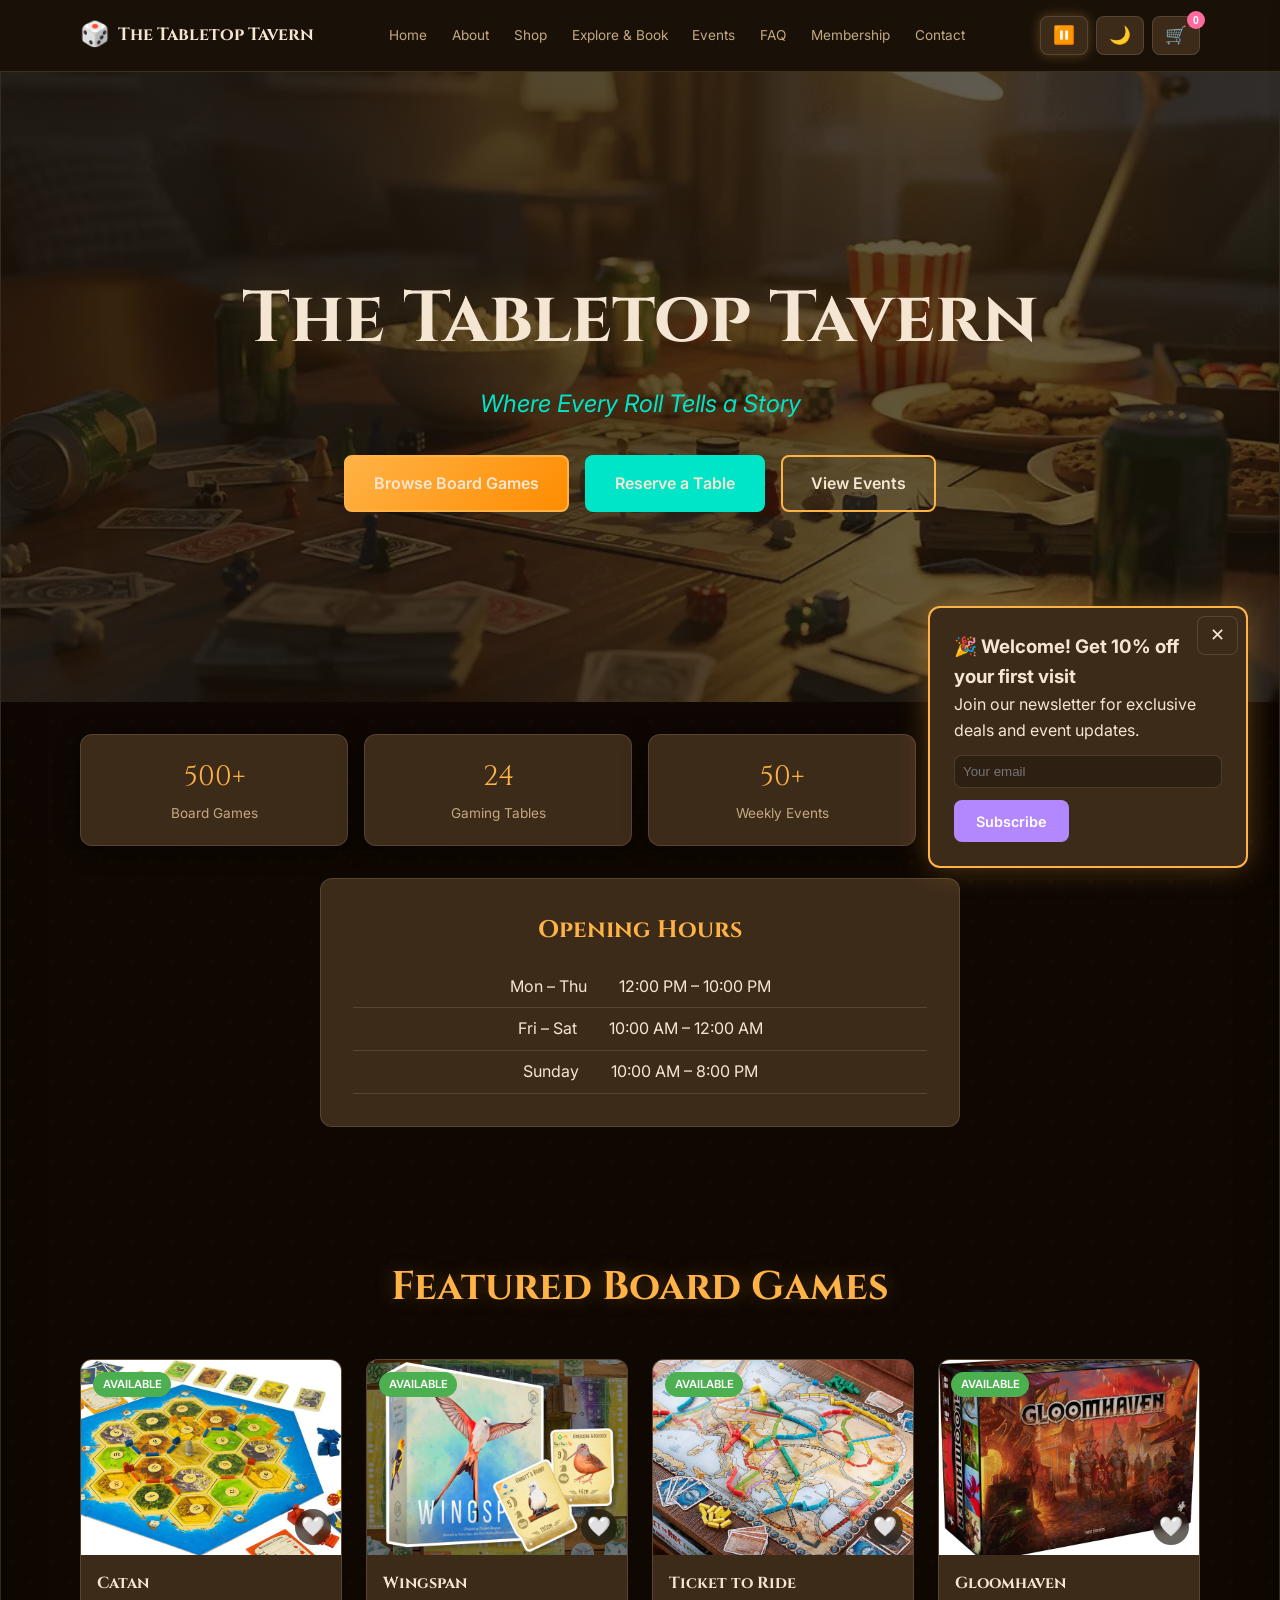
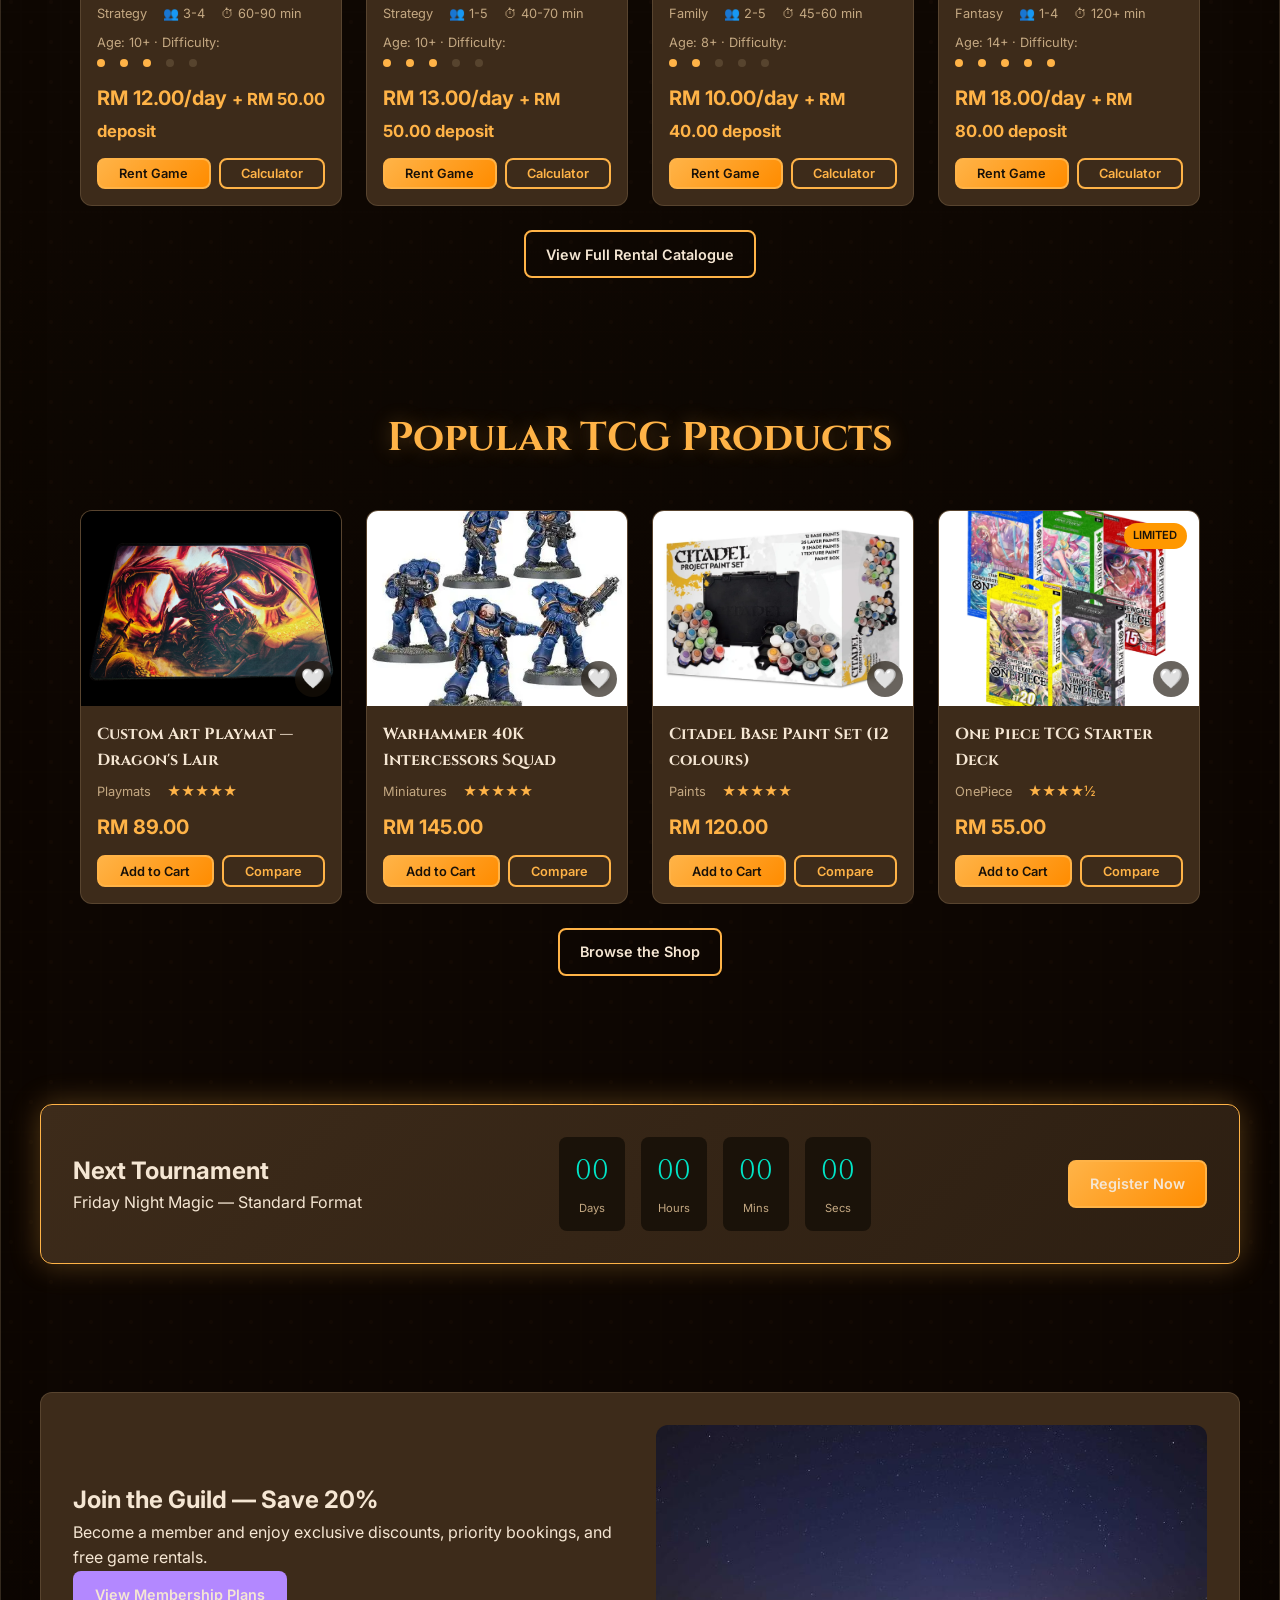
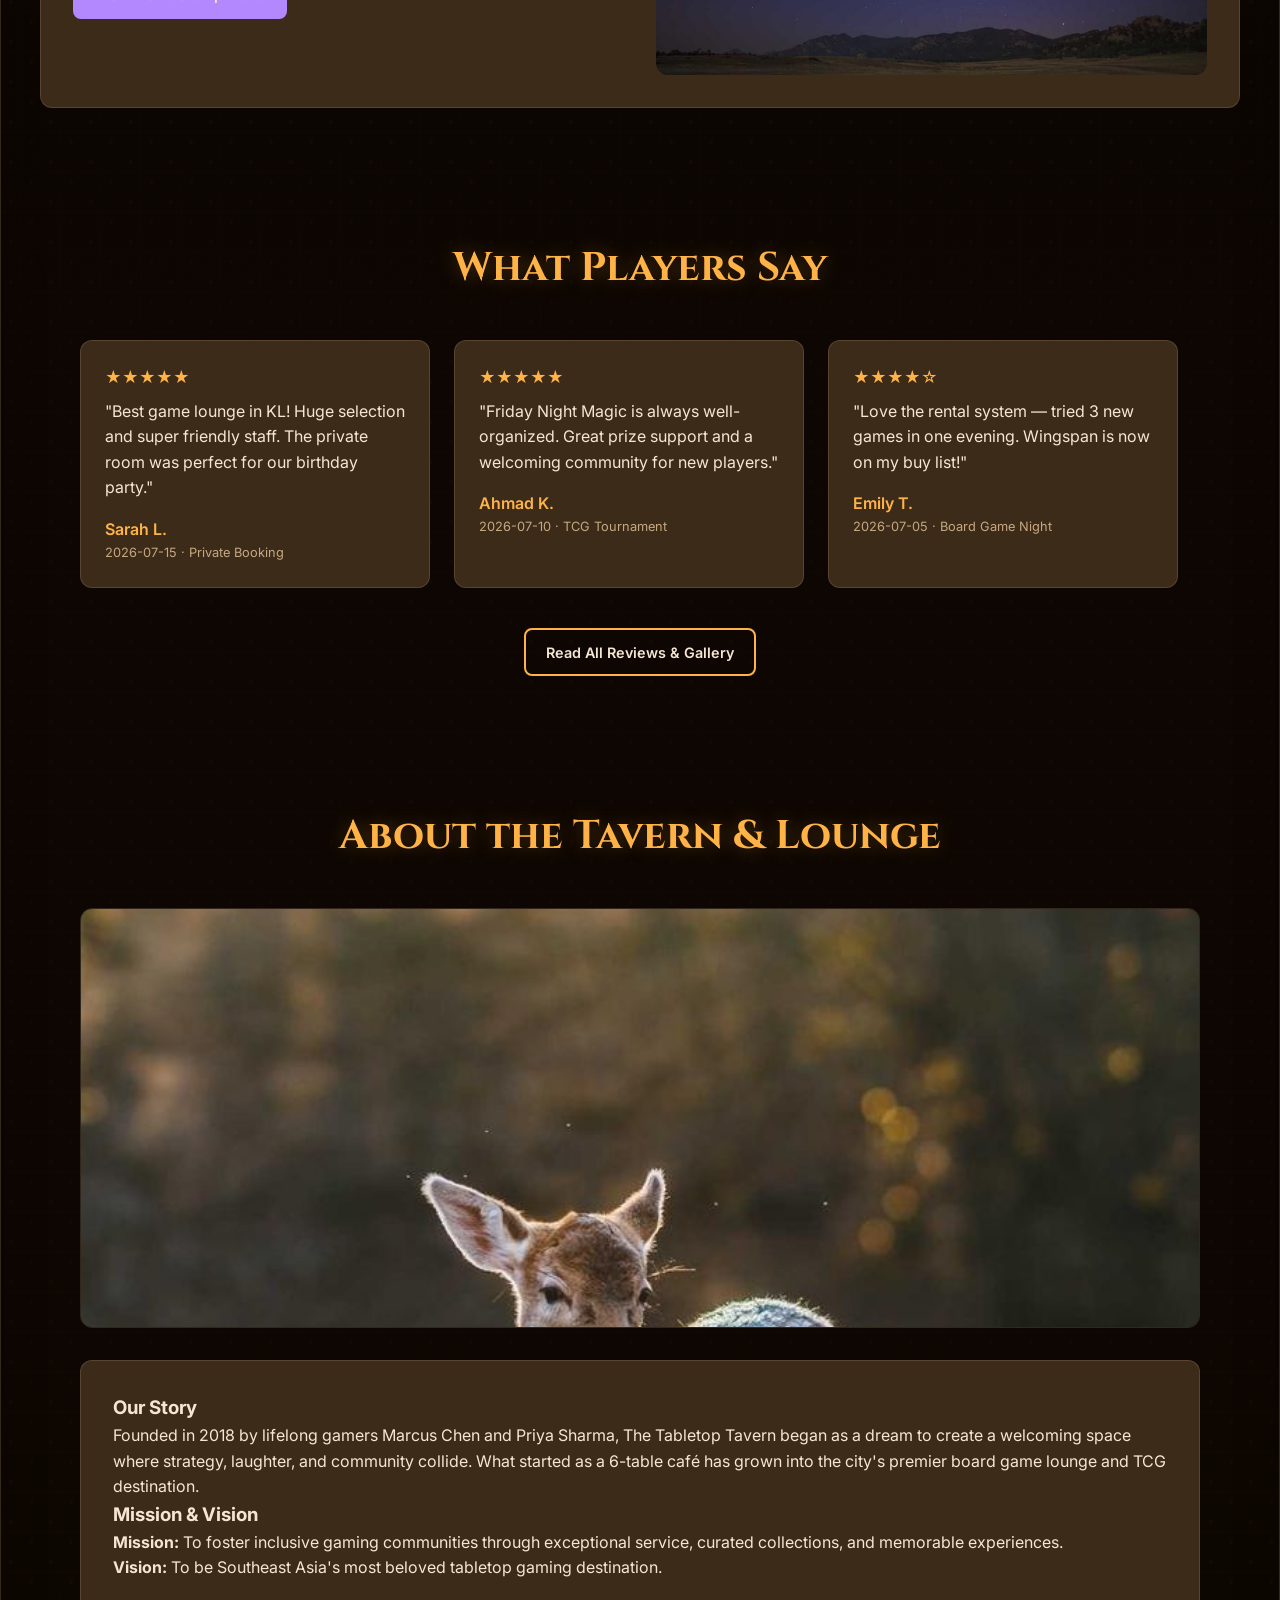
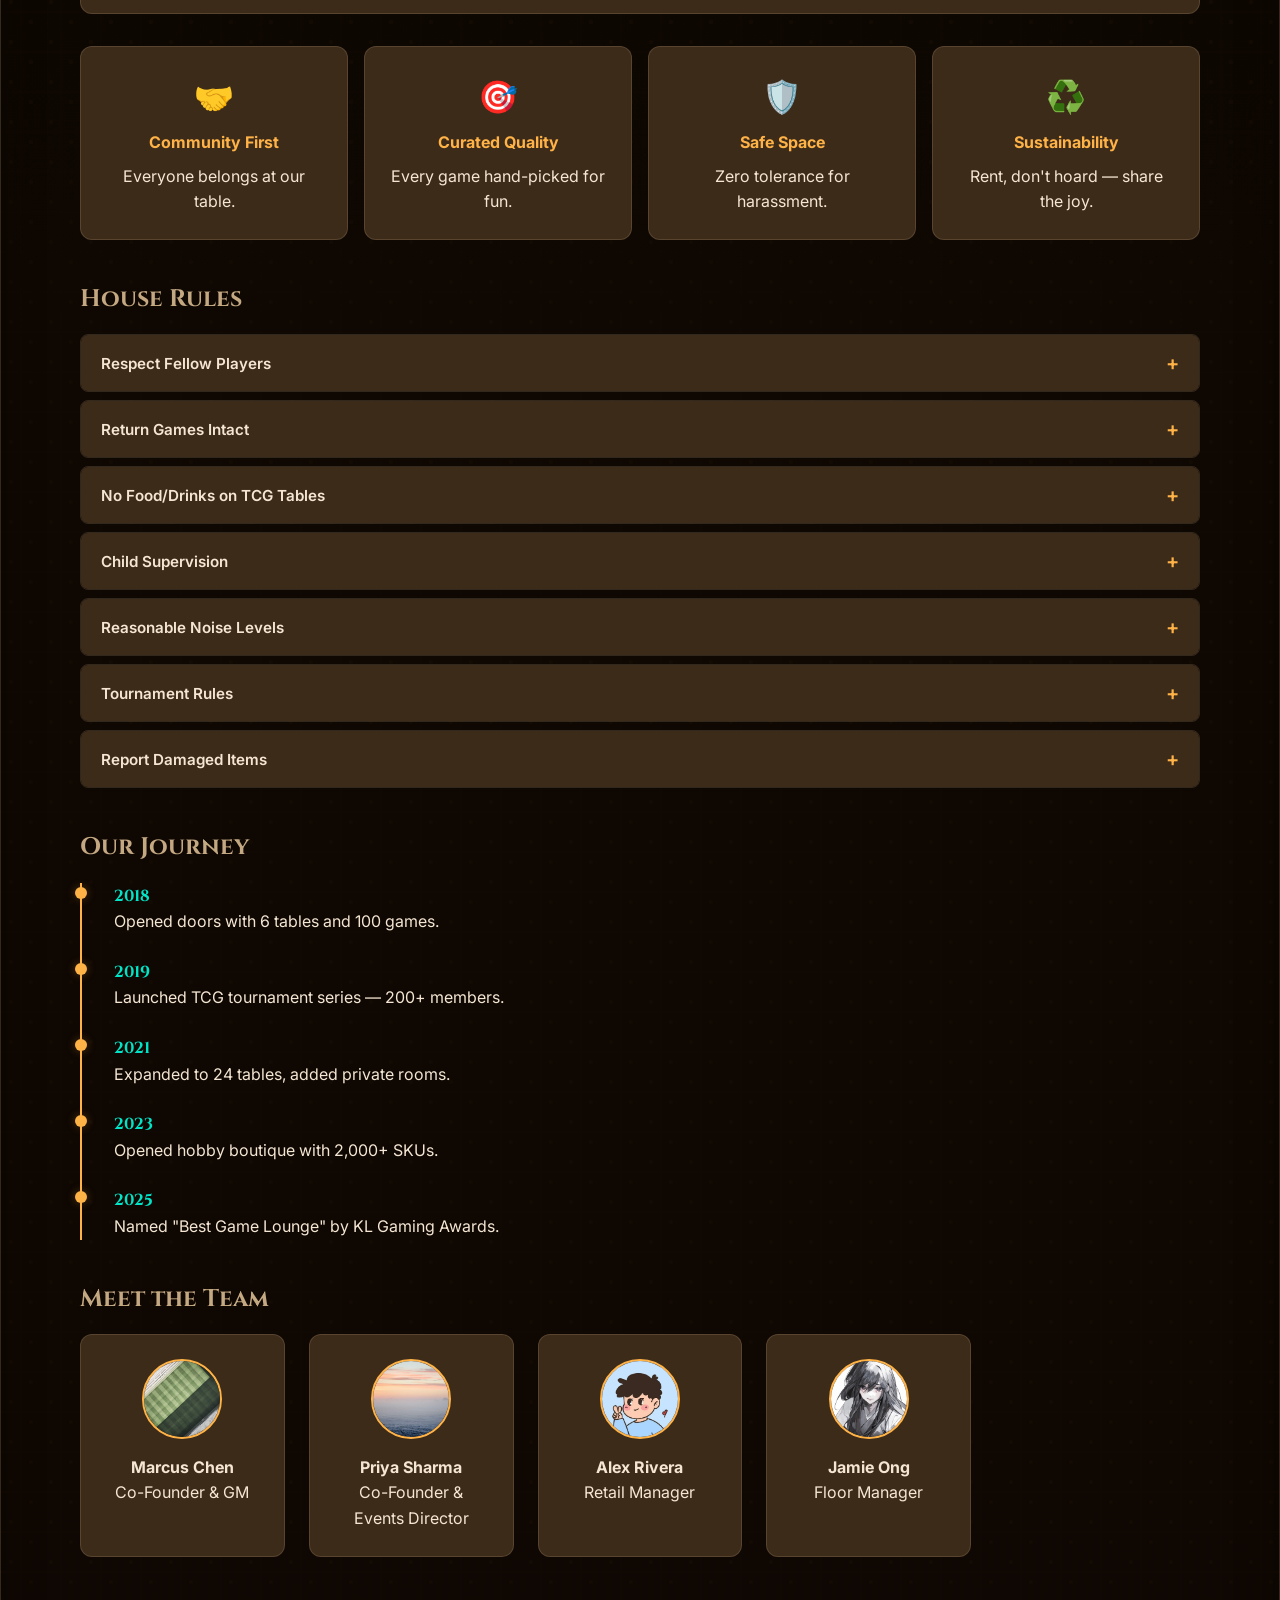
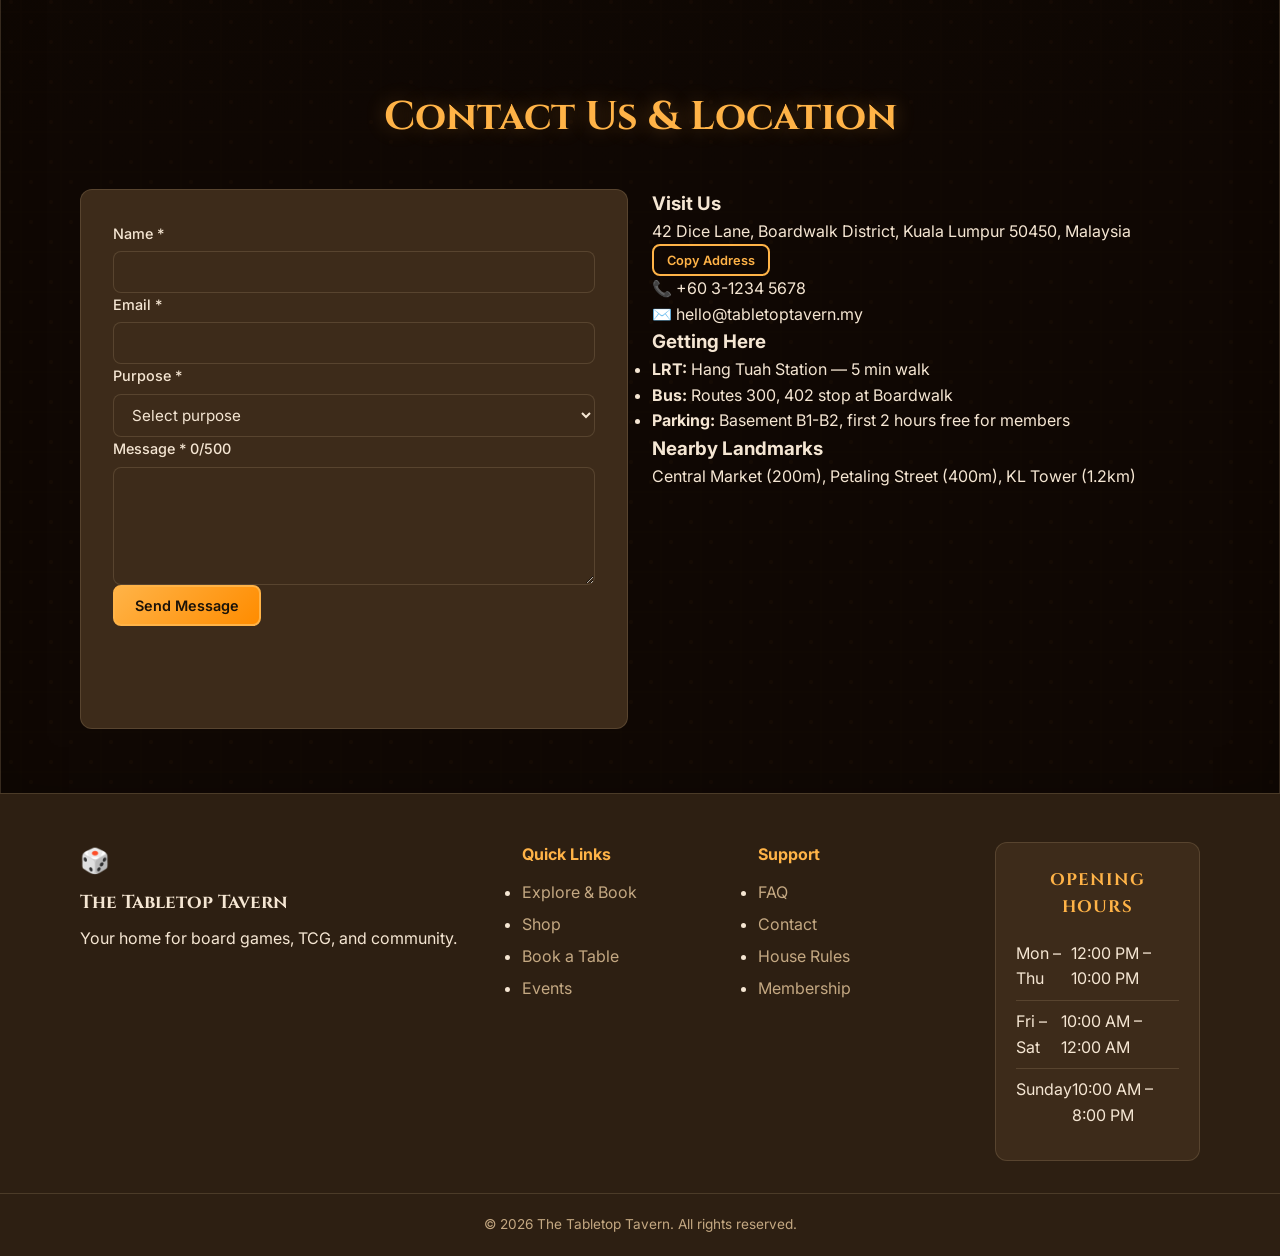
==== index.html @ 68245356 "Add files via upload" ====
<!DOCTYPE html>
<html lang="en">
<head>
  <meta charset="UTF-8">
  <meta name="viewport" content="width=device-width, initial-scale=1.0">
  <meta name="description" content="The Tabletop Tavern - Board Game Lounge & TCG Store. Rent games, shop hobby supplies, reserve tables, and join tournaments.">
  <title>The Tabletop Tavern | Board Game Lounge & TCG Store</title>
  <link rel="stylesheet" href="styles.css">
  <link rel="preconnect" href="https://fonts.googleapis.com">
  <link rel="preconnect" href="https://fonts.gstatic.com" crossorigin>
  <link href="https://fonts.googleapis.com/css2?family=Cinzel:wght@400;600;700&family=Inter:wght@300;400;500;600;700&display=swap" rel="stylesheet">
  <script src="https://cdn.jsdelivr.net/npm/@emailjs/browser@4/dist/email.min.js"></script>
</head>
<body data-page="home">
  <!-- Header & Navigation -->
    <header class="site-header" role="banner">
      <div class="container header-inner">
        <a href="index.html" class="logo" aria-label="The Tabletop Tavern Home">
          <span class="logo-icon">🎲</span>
          <span class="logo-text">The Tabletop Tavern</span>
        </a>
        <button id="nav-toggle" class="nav-toggle" aria-expanded="false" aria-controls="main-nav" aria-label="Toggle navigation">
          <span></span><span></span><span></span>
        </button>
        <nav id="main-nav" class="main-nav" role="navigation" aria-label="Main navigation">
          <ul role="list">
            <li><a href="index.html" class="nav-link active">Home</a></li>
            <li><a href="index.html#about" class="nav-link">About</a></li>
            <li><a href="shop.html" class="nav-link">Shop</a></li>
            <li><a href="explore-book.html" class="nav-link">Explore & Book</a></li>
            <li><a href="events.html" class="nav-link">Events</a></li>
            <li><a href="faq.html" class="nav-link">FAQ</a></li>
            <li><a href="membership.html" class="nav-link">Membership</a></li>
            <li><a href="index.html#contact" class="nav-link">Contact</a></li>
          </ul>
        </nav>
        <div class="header-actions">
          <button id="music-toggle" class="btn-icon" type="button" aria-label="Play background music" aria-pressed="false">🎵</button>
          <button id="theme-toggle" class="btn-icon" aria-label="Toggle theme">🌙</button>
          <button id="cart-toggle" class="btn-icon cart-btn" aria-label="Open shopping cart">
            🛒<span id="cart-count" class="cart-count">0</span>
          </button>
        </div>
      </div>
    </header>

    <main id="main-content" class="page-frame">

      <!-- MODULE 1: HOME -->
      <section id="home" class="section hero-section" aria-labelledby="hero-heading">
        <div class="hero-slider">
          <div class="hero-slide active" style="background-image:url('images/board-game.jpg')">
            <div class="hero-overlay"></div>
            <div class="container hero-content">
              <h1 id="hero-heading">The Tabletop Tavern</h1>
              <p class="hero-slogan">Where Every Roll Tells a Story</p>
              <div class="hero-cta">
                <a href="explore-book.html#rentals" class="btn btn-primary btn-lg">Browse Board Games</a>
                <a href="explore-book.html#booking" class="btn btn-secondary btn-lg">Reserve a Table</a>
                <a href="events.html" class="btn btn-outline btn-lg">View Events</a>
              </div>
            </div>
          </div>
        </div>
        <div class="container">
          <div class="hero-stats">
            <div class="stat-card"><span class="stat-num">500+</span><span class="stat-label">Board Games</span></div>
            <div class="stat-card"><span class="stat-num">24</span><span class="stat-label">Gaming Tables</span></div>
            <div class="stat-card"><span class="stat-num">50+</span><span class="stat-label">Weekly Events</span></div>
            <div class="stat-card"><span class="stat-num">4.9★</span><span class="stat-label">Customer Rating</span></div>
          </div>
        </div>
      </section>

      <!-- Opening Hours (below hero) -->
      <section class="section hours-section hours-section--top" aria-labelledby="hours-heading">
        <div class="container">
          <div class="hours-card hours-card--featured">
            <h2 id="hours-heading">Opening Hours</h2>
            <ul class="hours-list">
              <li><span>Mon – Thu</span><span>12:00 PM – 10:00 PM</span></li>
              <li><span>Fri – Sat</span><span>10:00 AM – 12:00 AM</span></li>
              <li><span>Sunday</span><span>10:00 AM – 8:00 PM</span></li>
            </ul>
          </div>
        </div>
      </section>

      <!-- Featured Games -->
      <section class="section featured-section" aria-labelledby="featured-heading">
        <div class="container">
          <h2 id="featured-heading" class="section-title">Featured Board Games</h2>
          <div id="featured-games" class="card-grid"></div>
          <p class="section-cta"><a href="explore-book.html#rentals" class="btn btn-outline">View Full Rental Catalogue</a></p>
        </div>
      </section>

      <!-- Popular TCG -->
      <section class="section tcg-section" aria-labelledby="tcg-heading">
        <div class="container">
          <h2 id="tcg-heading" class="section-title">Popular TCG Products</h2>
          <div id="featured-products" class="card-grid"></div>
          <p class="section-cta"><a href="shop.html" class="btn btn-outline">Browse the Shop</a></p>
        </div>
      </section>

      <!-- Tournament Countdown -->
      <section class="section countdown-section" aria-labelledby="countdown-heading">
        <div class="container countdown-banner">
          <div class="countdown-info">
            <h2 id="countdown-heading">Next Tournament</h2>
            <p id="countdown-event-name">Friday Night Magic — Standard Format</p>
          </div>
          <div id="tournament-countdown" class="countdown-timer" aria-live="polite">
            <div class="countdown-unit"><span id="cd-days">00</span><small>Days</small></div>
            <div class="countdown-unit"><span id="cd-hours">00</span><small>Hours</small></div>
            <div class="countdown-unit"><span id="cd-mins">00</span><small>Mins</small></div>
            <div class="countdown-unit"><span id="cd-secs">00</span><small>Secs</small></div>
          </div>
          <a href="events.html" class="btn btn-primary">Register Now</a>
        </div>
      </section>

      <!-- Membership Promo -->
      <section class="section promo-section" aria-labelledby="promo-heading">
        <div class="container promo-banner">
          <div class="promo-content">
            <h2 id="promo-heading">Join the Guild — Save 20%</h2>
            <p>Become a member and enjoy exclusive discounts, priority bookings, and free game rentals.</p>
            <a href="membership.html" class="btn btn-accent">View Membership Plans</a>
          </div>
          <img src="images/promo.jpg" alt="Board game night at the tavern" class="promo-img" loading="lazy">
        </div>
      </section>

      <!-- Reviews Preview -->
      <section class="section reviews-preview" aria-labelledby="reviews-preview-heading">
        <div class="container">
          <h2 id="reviews-preview-heading" class="section-title">What Players Say</h2>
          <div id="reviews-slider" class="reviews-slider"></div>
          <p class="section-cta"><a href="faq.html" class="btn btn-outline">Read All Reviews & Gallery</a></p>
        </div>
      </section>

      <!-- MODULE 1: ABOUT -->
      <section id="about" class="section about-section" aria-labelledby="about-heading">
        <div class="container">
          <h2 id="about-heading" class="section-title">About the Tavern & Lounge</h2>
          <img src="images/games/board-lounge.jpg" alt="Cozy board game lounge interior" class="about-lead-image" loading="lazy">
          <div class="about-grid">
            <div class="about-text-block">
              <h3>Our Story</h3>
              <p>Founded in 2018 by lifelong gamers Marcus Chen and Priya Sharma, The Tabletop Tavern began as a dream to create a welcoming space where strategy, laughter, and community collide. What started as a 6-table café has grown into the city's premier board game lounge and TCG destination.</p>
              <h3>Mission & Vision</h3>
              <p><strong>Mission:</strong> To foster inclusive gaming communities through exceptional service, curated collections, and memorable experiences.</p>
              <p><strong>Vision:</strong> To be Southeast Asia's most beloved tabletop gaming destination.</p>
            </div>
            <div class="values-grid">
              <div class="value-card"><span>🤝</span><h4>Community First</h4><p>Everyone belongs at our table.</p></div>
              <div class="value-card"><span>🎯</span><h4>Curated Quality</h4><p>Every game hand-picked for fun.</p></div>
              <div class="value-card"><span>🛡️</span><h4>Safe Space</h4><p>Zero tolerance for harassment.</p></div>
              <div class="value-card"><span>♻️</span><h4>Sustainability</h4><p>Rent, don't hoard — share the joy.</p></div>
            </div>
          </div>

          <!-- House Rules Accordion -->
          <h3 class="subsection-title">House Rules</h3>
          <div class="accordion" id="house-rules">
            <div class="accordion-item">
              <button class="accordion-trigger" aria-expanded="false">Respect Fellow Players</button>
              <div class="accordion-panel"><p>Treat all guests with courtesy. No trash talk, gloating, or unsportsmanlike conduct. We're here to have fun together.</p></div>
            </div>
            <div class="accordion-item">
              <button class="accordion-trigger" aria-expanded="false">Return Games Intact</button>
              <div class="accordion-panel"><p>Count all pieces before and after play. Report missing components immediately. Replacement fees apply for lost items.</p></div>
            </div>
            <div class="accordion-item">
              <button class="accordion-trigger" aria-expanded="false">No Food/Drinks on TCG Tables</button>
              <div class="accordion-panel"><p>TCG tournament areas are drink-free zones. Snacks are welcome at standard tables only. Use coasters always.</p></div>
            </div>
            <div class="accordion-item">
              <button class="accordion-trigger" aria-expanded="false">Child Supervision</button>
              <div class="accordion-panel"><p>Children under 12 must be accompanied by an adult at all times. Family tables are available in the lounge area.</p></div>
            </div>
            <div class="accordion-item">
              <button class="accordion-trigger" aria-expanded="false">Reasonable Noise Levels</button>
              <div class="accordion-panel"><p>Celebrate victories — but respect others concentrating. Use private rooms for loud party games.</p></div>
            </div>
            <div class="accordion-item">
              <button class="accordion-trigger" aria-expanded="false">Tournament Rules</button>
              <div class="accordion-panel"><p>Official tournament rules apply during events. Judges' decisions are final. Register 15 minutes before start time.</p></div>
            </div>
            <div class="accordion-item">
              <button class="accordion-trigger" aria-expanded="false">Report Damaged Items</button>
              <div class="accordion-panel"><p>Found damaged games or equipment? Tell staff immediately. Never attempt repairs yourself.</p></div>
            </div>
          </div>

          <!-- Timeline -->
          <h3 class="subsection-title">Our Journey</h3>
          <div class="timeline" id="company-timeline">
            <div class="timeline-item"><span class="timeline-year">2018</span><p>Opened doors with 6 tables and 100 games.</p></div>
            <div class="timeline-item"><span class="timeline-year">2019</span><p>Launched TCG tournament series — 200+ members.</p></div>
            <div class="timeline-item"><span class="timeline-year">2021</span><p>Expanded to 24 tables, added private rooms.</p></div>
            <div class="timeline-item"><span class="timeline-year">2023</span><p>Opened hobby boutique with 2,000+ SKUs.</p></div>
            <div class="timeline-item"><span class="timeline-year">2025</span><p>Named "Best Game Lounge" by KL Gaming Awards.</p></div>
          </div>

          <!-- Team -->
          <h3 class="subsection-title">Meet the Team</h3>
          <div class="team-grid" id="team-grid"></div>
        </div>
      </section>

      <!-- MODULE 1: CONTACT -->
      <section id="contact" class="section contact-section" aria-labelledby="contact-heading">
        <div class="container">
          <h2 id="contact-heading" class="section-title">Contact Us & Location</h2>
          <div class="contact-grid">
            <form id="contact-form" class="contact-form" novalidate>
              <div class="form-group">
                <label for="contact-name">Name *</label>
                <input type="text" id="contact-name" required>
              </div>
              <div class="form-group">
                <label for="contact-email">Email *</label>
                <input type="email" id="contact-email" required>
              </div>
              <div class="form-group">
                <label for="contact-purpose">Purpose *</label>
                <select id="contact-purpose" required>
                  <option value="">Select purpose</option>
                  <option value="Booking">Booking</option>
                  <option value="Product">Product Inquiry</option>
                  <option value="Tournament">Tournament</option>
                  <option value="Membership">Membership</option>
                  <option value="Feedback">Feedback</option>
                </select>
              </div>
              <div class="form-group">
                <label for="contact-message">Message * <span id="char-count">0/500</span></label>
                <textarea id="contact-message" rows="5" maxlength="500" required></textarea>
              </div>
              <button type="submit" class="btn btn-primary">Send Message</button>
            </form>
            <div class="contact-info">
              <h3>Visit Us</h3>
              <p id="contact-address">42 Dice Lane, Boardwalk District, Kuala Lumpur 50450, Malaysia</p>
              <button id="copy-address" class="btn btn-outline btn-sm">Copy Address</button>
              <p>📞 +60 3-1234 5678</p>
              <p>✉️ hello@tabletoptavern.my</p>
              <h3>Getting Here</h3>
              <ul>
                <li><strong>LRT:</strong> Hang Tuah Station — 5 min walk</li>
                <li><strong>Bus:</strong> Routes 300, 402 stop at Boardwalk</li>
                <li><strong>Parking:</strong> Basement B1-B2, first 2 hours free for members</li>
              </ul>
              <h3>Nearby Landmarks</h3>
              <p>Central Market (200m), Petaling Street (400m), KL Tower (1.2km)</p>
              <div class="contact-map">
                <iframe title="Map to The Tabletop Tavern" src="https://www.openstreetmap.org/export/embed.html?bbox=101.6869%2C3.1390%2C101.6969%2C3.1490&layer=mapnik&marker=3.1440%2C101.6919" loading="lazy"></iframe>
              </div>
            </div>
          </div>
        </div>
      </section>

    </main>

    <!-- Footer -->
    <footer class="site-footer" role="contentinfo">
      <div class="container footer-grid">
        <div class="footer-brand">
          <span class="logo-icon">🎲</span>
          <h3>The Tabletop Tavern</h3>
          <p>Your home for board games, TCG, and community.</p>
        </div>
        <div class="footer-links">
          <h4>Quick Links</h4>
          <ul>
            <li><a href="explore-book.html">Explore & Book</a></li>
            <li><a href="shop.html">Shop</a></li>
            <li><a href="explore-book.html">Book a Table</a></li>
            <li><a href="events.html">Events</a></li>
          </ul>
        </div>
        <div class="footer-links">
          <h4>Support</h4>
          <ul>
            <li><a href="faq.html">FAQ</a></li>
            <li><a href="index.html#contact">Contact</a></li>
            <li><a href="index.html#about">House Rules</a></li>
            <li><a href="membership.html">Membership</a></li>
          </ul>
        </div>
        <div class="footer-hours-card hours-card">
          <h4>Opening Hours</h4>
          <ul class="hours-list">
            <li><span>Mon – Thu</span><span>12:00 PM – 10:00 PM</span></li>
            <li><span>Fri – Sat</span><span>10:00 AM – 12:00 AM</span></li>
            <li><span>Sunday</span><span>10:00 AM – 8:00 PM</span></li>
          </ul>
        </div>
      </div>
      <div class="footer-bottom">
        <p>&copy; 2026 The Tabletop Tavern. All rights reserved.</p>
      </div>
    </footer>

  <!-- Shopping Cart Slide-out -->
  <aside id="cart-panel" class="cart-panel" aria-label="Shopping cart" aria-hidden="true">
    <div class="cart-header">
      <h2>Your Cart</h2>
      <button id="cart-close" class="btn-icon" aria-label="Close cart">✕</button>
    </div>
    <div id="cart-items" class="cart-items"></div>
    <div class="cart-footer">
      <div class="cart-promo">
        <input type="text" id="cart-promo" placeholder="Promo code">
        <button id="cart-apply-promo" class="btn btn-outline btn-sm">Apply</button>
      </div>
      <p class="cart-subtotal">Subtotal: <strong id="cart-subtotal">RM 0.00</strong></p>
      <p class="cart-shipping">Pickup: Free | Shipping: RM 12</p>
      <a href="shop.html#checkout" id="cart-checkout" class="btn btn-primary btn-block">Proceed to Checkout</a>
      <button id="cart-empty" class="btn btn-outline btn-block">Empty Cart</button>
    </div>
  </aside>
  <div id="cart-overlay" class="overlay hidden"></div>

  <!-- Generic Modal -->
  <div id="modal" class="modal hidden" role="dialog" aria-modal="true" aria-labelledby="modal-title">
    <div class="modal-backdrop"></div>
    <div class="modal-content">
      <button class="modal-close btn-icon" aria-label="Close modal">✕</button>
      <h2 id="modal-title" class="modal-title"></h2>
      <div id="modal-body" class="modal-body"></div>
    </div>
  </div>

  <!-- Lightbox -->
  <div id="lightbox" class="lightbox hidden" role="dialog" aria-modal="true" aria-label="Image viewer">
    <button class="lightbox-close btn-icon" aria-label="Close lightbox">✕</button>
    <img id="lightbox-img" src="" alt="">
    <p id="lightbox-caption"></p>
  </div>

  <!-- Membership Popup Banner -->
  <div id="membership-popup" class="membership-popup hidden" role="dialog" aria-label="Membership promotion">
    <button class="popup-close btn-icon" aria-label="Dismiss">✕</button>
    <h3>🎉 Welcome! Get 10% off your first visit</h3>
    <p>Join our newsletter for exclusive deals and event updates.</p>
    <input type="email" id="popup-email" placeholder="Your email">
    <button id="popup-subscribe" class="btn btn-accent">Subscribe</button>
  </div>

  <script src="app.js"></script>
</body>
</html>
---- styles.css ----
/* ============================================
   The Tabletop Tavern — Styles
   Dark / Warm Wood / Neon Accent Theme
   ============================================ */

:root {
  --wood-dark: #1a1209;
  --wood-mid: #2d1f12;
  --wood-light: #3d2b1a;
  --wood-accent: #5c3d2e;
  --cream: #f5e6d3;
  --cream-muted: #c4a882;
  --neon-amber: #ffb347;
  --neon-cyan: #00e5c7;
  --neon-purple: #b388ff;
  --neon-pink: #ff6b9d;
  --success: #4caf50;
  --warning: #ff9800;
  --danger: #f44336;
  --occupied: #e53935;
  --available: #43a047;

  --bg-primary: var(--wood-dark);
  --bg-secondary: var(--wood-mid);
  --bg-card: var(--wood-light);
  --text-primary: var(--cream);
  --text-secondary: var(--cream-muted);
  --accent: var(--neon-amber);
  --accent-glow: rgba(255, 179, 71, 0.3);
  --border: rgba(196, 168, 130, 0.2);
  --shadow: 0 4px 24px rgba(0, 0, 0, 0.4);
  --radius: 12px;
  --radius-sm: 8px;
  --transition: 0.3s ease;
  --font-display: 'Cinzel', serif;
  --font-body: 'Inter', sans-serif;
  --header-h: 72px;
  --page-gutter: clamp(1rem, 4vw, 2.5rem);
  --section-pad-y: clamp(2.5rem, 5vw, 5rem);
}

[data-theme="light"] {
  --bg-primary: #faf6f0;
  --bg-secondary: #f0e8dc;
  --bg-card: #ffffff;
  --text-primary: #1a1209;
  --text-secondary: #5c3d2e;
  --border: rgba(92, 61, 46, 0.15);
  --shadow: 0 4px 24px rgba(92, 61, 46, 0.12);
}

*, *::before, *::after { box-sizing: border-box; margin: 0; padding: 0; }

html { scroll-behavior: smooth; scroll-padding-top: var(--header-h); }

body {
  font-family: var(--font-body);
  background: var(--bg-primary);
  color: var(--text-primary);
  line-height: 1.6;
  overflow-x: hidden;
}

/* Medium-contrast side gutters via textured frame */
.page-frame {
  background:
    url('images/bg-pattern.svg') repeat,
    linear-gradient(180deg, #4a3526 0%, #3d2b1a 45%, #4a3526 100%);
  background-color: #3d2b1a;
  background-blend-mode: overlay, normal;
  border-left: 1px solid rgba(196, 168, 130, 0.22);
  border-right: 1px solid rgba(196, 168, 130, 0.22);
  box-shadow: inset 0 0 48px rgba(0, 0, 0, 0.18);
}
.page-banner {
  position: relative;
  padding: calc(var(--header-h) + 2.5rem) 0 2.5rem;
  text-align: center;
  background-color: var(--wood-mid);
  background-size: cover;
  background-position: center;
  border-bottom: 1px solid var(--border);
  overflow: hidden;
}
.page-banner::before {
  content: '';
  position: absolute;
  inset: 0;
  background: linear-gradient(180deg, rgba(26, 18, 9, 0.55), rgba(26, 18, 9, 0.82));
}
.page-banner .container { position: relative; z-index: 1; }
.page-banner h1 {
  font-family: var(--font-display);
  font-size: clamp(2rem, 5vw, 3rem);
  color: var(--cream);
  margin-bottom: 0.5rem;
  text-shadow: 0 2px 12px rgba(0, 0, 0, 0.5);
}
.page-banner p {
  color: rgba(245, 230, 211, 0.9);
  max-width: 600px;
  margin: 0 auto;
}
.page-banner--shop { background-image: url('images/products/tcg.jpg'); }
.page-banner--explore { background-image: url('images/games/board-lounge.jpg'); }
.page-banner--events { background-image: url('images/games/party.jpg'); }
.page-banner--faq { background-image: url('images/games/family.jpg'); }
.page-banner--membership { background-image: url('images/promo.jpg'); }
.page-banner--detail { background-image: url('images/games/strategy.jpg'); }

img { max-width: 100%; height: auto; display: block; }
a { color: var(--accent); text-decoration: none; transition: color var(--transition); }
a:hover:not(.btn):not(.nav-link):not(.logo) { color: var(--neon-cyan); }
a.btn { color: inherit; text-decoration: none; }
ul[role="list"] { list-style: none; }

.container {
  width: min(1200px, 100%);
  margin: 0 auto;
  padding-left: var(--page-gutter);
  padding-right: var(--page-gutter);
}
.section { padding: var(--section-pad-y) 0; }
.section-title {
  font-family: var(--font-display);
  font-size: clamp(1.75rem, 4vw, 2.5rem);
  text-align: center;
  margin-bottom: 2.5rem;
  color: var(--accent);
  text-shadow: 0 0 20px var(--accent-glow);
}
.subsection-title {
  font-family: var(--font-display);
  font-size: 1.5rem;
  margin: 2.5rem 0 1rem;
  color: var(--cream-muted);
}
.section-desc { text-align: center; margin-bottom: 2rem; color: var(--text-secondary); }
.section-cta { text-align: center; margin-top: 1.5rem; }

/* ========== HEADER ========== */
.site-header {
  position: sticky;
  top: 0;
  z-index: 1000;
  background: rgba(26, 18, 9, 0.95);
  backdrop-filter: blur(12px);
  border-bottom: 1px solid var(--border);
  height: var(--header-h);
}
[data-theme="light"] .site-header { background: rgba(250, 246, 240, 0.95); }

.header-inner {
  display: flex;
  align-items: center;
  justify-content: space-between;
  height: 100%;
  gap: 1rem;
}

.logo {
  display: flex;
  align-items: center;
  gap: 0.5rem;
  color: var(--text-primary);
  font-family: var(--font-display);
  font-weight: 700;
  font-size: 1.1rem;
  white-space: nowrap;
}
.logo-icon { font-size: 1.5rem; }

.main-nav ul {
  display: flex;
  gap: 0.25rem;
  flex-wrap: wrap;
}
.nav-link {
  padding: 0.4rem 0.65rem;
  color: var(--text-secondary);
  font-size: 0.85rem;
  border-radius: var(--radius-sm);
  transition: all var(--transition);
}
.nav-link:hover, .nav-link.active {
  color: var(--accent);
  background: rgba(255, 179, 71, 0.1);
}

.header-actions { display: flex; gap: 0.5rem; align-items: center; }

.nav-toggle {
  display: none;
  flex-direction: column;
  gap: 5px;
  background: none;
  border: none;
  cursor: pointer;
  padding: 0.5rem;
}
.nav-toggle span {
  display: block;
  width: 24px;
  height: 2px;
  background: var(--text-primary);
  transition: var(--transition);
}

.btn-icon {
  background: var(--bg-card);
  border: 1px solid var(--border);
  border-radius: var(--radius-sm);
  padding: 0.5rem 0.75rem;
  cursor: pointer;
  font-size: 1.1rem;
  color: var(--text-primary);
  position: relative;
  transition: all var(--transition);
}
.btn-icon:hover { border-color: var(--accent); box-shadow: 0 0 12px var(--accent-glow); }

.cart-count {
  position: absolute;
  top: -6px;
  right: -6px;
  background: var(--neon-pink);
  color: #fff;
  font-size: 0.65rem;
  font-weight: 700;
  width: 18px;
  height: 18px;
  border-radius: 50%;
  display: flex;
  align-items: center;
  justify-content: center;
}

/* ========== BUTTONS ========== */
.btn {
  display: inline-flex;
  align-items: center;
  justify-content: center;
  gap: 0.5rem;
  padding: 0.65rem 1.25rem;
  border-radius: var(--radius-sm);
  font-weight: 600;
  font-size: 0.9rem;
  cursor: pointer;
  border: 2px solid transparent;
  transition: all var(--transition);
  font-family: var(--font-body);
}
.btn-primary {
  background: linear-gradient(135deg, var(--neon-amber), #ff8c00);
  color: var(--wood-dark);
  border-color: var(--neon-amber);
}
.btn-primary:hover {
  box-shadow: 0 0 20px var(--accent-glow);
  transform: translateY(-2px);
}
.btn-secondary {
  background: var(--neon-cyan);
  color: var(--wood-dark);
  border: 2px solid var(--neon-cyan);
}
.btn-secondary:hover {
  background: #00b8a0;
  border-color: #7fffd4;
  color: var(--wood-dark);
  box-shadow: 0 0 24px rgba(0, 229, 199, 0.55);
  transform: translateY(-2px);
}
.btn-accent {
  background: var(--neon-purple);
  color: #fff;
}
.btn-outline {
  background: transparent;
  border-color: var(--accent);
  color: var(--accent);
}
.btn-outline:hover { background: rgba(255, 179, 71, 0.15); }
.btn-sm { padding: 0.4rem 0.8rem; font-size: 0.8rem; }
.btn-lg { padding: 0.85rem 1.75rem; font-size: 1rem; }
.btn-block { width: 100%; }

/* ========== HERO ========== */
.hero-section { padding: 0; }
.hero-slider { position: relative; height: 70vh; min-height: 450px; }
.hero-slide {
  position: absolute;
  inset: 0;
  background-size: cover;
  background-position: center;
  display: flex;
  align-items: center;
}
.hero-overlay {
  position: absolute;
  inset: 0;
  background: linear-gradient(135deg, rgba(26,18,9,0.78) 0%, rgba(26,18,9,0.62) 100%);
}
.hero-content {
  position: relative;
  z-index: 1;
  text-align: center;
}
.hero-content h1 {
  font-family: var(--font-display);
  font-size: clamp(2.5rem, 6vw, 4.5rem);
  color: var(--cream);
  text-shadow: 0 0 40px var(--accent-glow);
  margin-bottom: 0.5rem;
}
.hero-slogan {
  font-size: clamp(1rem, 2.5vw, 1.5rem);
  color: var(--neon-cyan);
  margin-bottom: 2rem;
  font-style: italic;
}
.hero-cta { display: flex; gap: 1rem; justify-content: center; flex-wrap: wrap; }

.hero-stats {
  display: grid;
  grid-template-columns: repeat(4, 1fr);
  gap: 1rem;
  margin-top: 2rem;
  padding-bottom: 2rem;
  position: relative;
  z-index: 2;
}
.stat-card {
  background: var(--bg-card);
  border: 1px solid var(--border);
  border-radius: var(--radius);
  padding: 1.25rem;
  text-align: center;
  box-shadow: var(--shadow);
}
.stat-num {
  display: block;
  font-family: var(--font-display);
  font-size: 1.75rem;
  color: var(--accent);
}
.stat-label { font-size: 0.85rem; color: var(--text-secondary); }

/* ========== CARDS ========== */
.card-grid {
  display: grid;
  grid-template-columns: repeat(auto-fill, minmax(260px, 1fr));
  gap: 1.5rem;
}

.game-card, .product-card, .event-card {
  background: var(--bg-card);
  border: 1px solid var(--border);
  border-radius: var(--radius);
  overflow: hidden;
  transition: all var(--transition);
  display: flex;
  flex-direction: column;
}
.game-card:hover, .product-card:hover, .event-card:hover {
  transform: translateY(-4px);
  box-shadow: var(--shadow), 0 0 20px var(--accent-glow);
  border-color: var(--accent);
}

.card-img-wrap {
  position: relative;
  aspect-ratio: 4/3;
  overflow: hidden;
  background: var(--wood-mid);
}
.card-img-wrap img {
  width: 100%;
  height: 100%;
  object-fit: cover;
  object-position: center;
  transition: transform 0.5s ease;
}
.game-card:hover .card-img-wrap img,
.product-card:hover .card-img-wrap img { transform: scale(1.05); }

.card-badge {
  position: absolute;
  top: 0.75rem;
  left: 0.75rem;
  padding: 0.25rem 0.6rem;
  border-radius: 20px;
  font-size: 0.7rem;
  font-weight: 600;
  text-transform: uppercase;
}
.badge-available { background: var(--success); color: #fff; }
.badge-unavailable { background: var(--danger); color: #fff; }
.badge-discount { background: var(--neon-pink); color: #fff; left: auto; right: 0.75rem; }
.badge-stock { background: var(--warning); color: var(--wood-dark); left: auto; right: 0.75rem; }

.card-body { padding: 1rem; flex: 1; display: flex; flex-direction: column; }
.card-body h3 { font-size: 1rem; margin-bottom: 0.5rem; font-family: var(--font-display); }
.card-meta { font-size: 0.8rem; color: var(--text-secondary); margin-bottom: 0.5rem; }
.card-meta span { margin-right: 0.75rem; }
.card-price { font-size: 1.25rem; font-weight: 700; color: var(--accent); margin-top: auto; }
.card-actions {
  display: flex;
  gap: 0.5rem;
  margin-top: 0.75rem;
  flex-wrap: wrap;
  align-items: center;
}
.card-actions .btn { flex: 1 1 auto; min-width: 0; }

.difficulty-dots { display: inline-flex; gap: 3px; }
.difficulty-dots span {
  width: 8px; height: 8px;
  border-radius: 50%;
  background: var(--border);
}
.difficulty-dots span.filled { background: var(--accent); }

.rating { color: var(--neon-amber); font-size: 0.85rem; }
.wishlist-btn {
  background: none;
  border: none;
  font-size: 1.2rem;
  cursor: pointer;
  transition: transform var(--transition);
}
.wishlist-btn.active { transform: scale(1.2); }
.card-wishlist-overlay {
  position: absolute;
  bottom: 0.6rem;
  right: 0.6rem;
  z-index: 3;
  width: 2.25rem;
  height: 2.25rem;
  display: flex;
  align-items: center;
  justify-content: center;
  border-radius: 50%;
  background: rgba(26, 18, 9, 0.65);
  backdrop-filter: blur(4px);
  line-height: 1;
}
.card-wishlist-overlay:hover { background: rgba(26, 18, 9, 0.85); }
.card-img-link {
  display: block;
  width: 100%;
  height: 100%;
  color: inherit;
  text-decoration: none;
}
.card-img-link img {
  width: 100%;
  height: 100%;
  object-fit: cover;
  object-position: center;
}

/* ========== COUNTDOWN ========== */
.countdown-banner {
  display: flex;
  align-items: center;
  justify-content: space-between;
  gap: 2rem;
  flex-wrap: wrap;
  background: linear-gradient(135deg, var(--wood-light), var(--wood-mid));
  border: 1px solid var(--accent);
  border-radius: var(--radius);
  padding: 2rem;
  box-shadow: 0 0 30px var(--accent-glow);
}
.countdown-timer { display: flex; gap: 1rem; }
.countdown-unit {
  text-align: center;
  background: var(--bg-primary);
  padding: 0.75rem 1rem;
  border-radius: var(--radius-sm);
  min-width: 60px;
}
.countdown-unit span {
  display: block;
  font-family: var(--font-display);
  font-size: 1.75rem;
  color: var(--neon-cyan);
}
.countdown-unit small { font-size: 0.7rem; color: var(--text-secondary); }

/* ========== PROMO ========== */
.promo-banner {
  display: grid;
  grid-template-columns: 1fr 1fr;
  gap: 2rem;
  align-items: center;
  background: var(--bg-card);
  border-radius: var(--radius);
  padding: 2rem;
  border: 1px solid var(--border);
}
.promo-img { border-radius: var(--radius); width: 100%; height: 250px; object-fit: cover; object-position: center; }

/* ========== REVIEWS ========== */
.reviews-slider {
  display: flex;
  gap: 1.5rem;
  overflow-x: auto;
  scroll-snap-type: x mandatory;
  padding-bottom: 1rem;
}
.review-card {
  flex: 0 0 min(350px, 85vw);
  scroll-snap-align: start;
  background: var(--bg-card);
  border: 1px solid var(--border);
  border-radius: var(--radius);
  padding: 1.5rem;
}
.review-stars { color: var(--neon-amber); margin-bottom: 0.5rem; }
.review-author { font-weight: 600; margin-top: 1rem; color: var(--accent); }
.review-date { font-size: 0.8rem; color: var(--text-secondary); }

.reviews-grid {
  display: grid;
  grid-template-columns: repeat(auto-fill, minmax(300px, 1fr));
  gap: 1.5rem;
  margin-bottom: 2rem;
}

/* ========== HOURS ========== */
.hours-section--top { padding-top: 0; }
.hours-card--featured {
  max-width: 640px;
  margin: 0 auto;
  text-align: center;
}
.hours-card--featured .hours-list li {
  justify-content: center;
  gap: 2rem;
}
.hours-grid {
  display: grid;
  grid-template-columns: 1fr 1fr;
  gap: 2rem;
}
.hours-card {
  background: var(--bg-card);
  border-radius: var(--radius);
  padding: 2rem;
  border: 1px solid var(--border);
}
.hours-card h2, .hours-card h3 {
  font-family: var(--font-display);
  color: var(--accent);
  margin-bottom: 1rem;
}
.hours-list li {
  display: flex;
  justify-content: space-between;
  padding: 0.5rem 0;
  border-bottom: 1px solid var(--border);
}
.map-preview iframe, .contact-map iframe {
  width: 100%;
  height: 200px;
  border: none;
  border-radius: var(--radius-sm);
  margin: 1rem 0;
}

/* ========== ABOUT ========== */
.about-lead-image {
  width: 100%;
  max-height: 420px;
  object-fit: cover;
  border-radius: var(--radius);
  margin-bottom: 2rem;
  border: 1px solid var(--border);
}
.about-grid { display: flex; flex-direction: column; gap: 2rem; }
.about-text-block {
  background: var(--bg-card);
  border: 1px solid var(--border);
  border-radius: var(--radius);
  padding: 2rem;
}
.about-story {
  display: grid;
  grid-template-columns: 1fr 1fr;
  gap: 2rem;
  align-items: start;
}
.about-story img { border-radius: var(--radius); height: 100%; object-fit: cover; min-height: 300px; }

.values-grid {
  display: grid;
  grid-template-columns: repeat(4, 1fr);
  gap: 1rem;
}
.value-card {
  background: var(--bg-card);
  border: 1px solid var(--border);
  border-radius: var(--radius);
  padding: 1.5rem;
  text-align: center;
}
.value-card span { font-size: 2rem; }
.value-card h4 { margin: 0.5rem 0; color: var(--accent); }

/* Accordion */
.accordion-item { border: 1px solid var(--border); border-radius: var(--radius-sm); margin-bottom: 0.5rem; overflow: hidden; }
.accordion-trigger {
  width: 100%;
  padding: 1rem 1.25rem;
  background: var(--bg-card);
  border: none;
  color: var(--text-primary);
  font-weight: 600;
  text-align: left;
  cursor: pointer;
  display: flex;
  justify-content: space-between;
  align-items: center;
  font-family: var(--font-body);
  font-size: 0.95rem;
}
.accordion-trigger::after { content: '+'; font-size: 1.25rem; color: var(--accent); }
.accordion-trigger[aria-expanded="true"]::after { content: '−'; }
.accordion-panel {
  max-height: 0;
  overflow: hidden;
  transition: max-height 0.3s ease;
  background: var(--bg-secondary);
}
.accordion-panel p, .accordion-panel .faq-answer { padding: 1rem 1.25rem; color: var(--text-secondary); }
.accordion-item.open .accordion-panel { max-height: 500px; }

.faq-vote { padding: 0 1.25rem 1rem; display: flex; gap: 0.5rem; align-items: center; }
.faq-vote button {
  padding: 0.3rem 0.75rem;
  border: 1px solid var(--border);
  background: var(--bg-card);
  color: var(--text-primary);
  border-radius: 20px;
  cursor: pointer;
  font-size: 0.8rem;
}
.faq-vote button:hover { border-color: var(--accent); }

/* Timeline */
.timeline {
  position: relative;
  padding-left: 2rem;
  border-left: 2px solid var(--accent);
}
.timeline-item { margin-bottom: 1.5rem; position: relative; }
.timeline-item::before {
  content: '';
  position: absolute;
  left: -2.45rem;
  top: 0.25rem;
  width: 12px;
  height: 12px;
  background: var(--accent);
  border-radius: 50%;
  box-shadow: 0 0 10px var(--accent-glow);
}
.timeline-year {
  font-family: var(--font-display);
  color: var(--neon-cyan);
  font-weight: 700;
}

/* Team */
.team-grid {
  display: grid;
  grid-template-columns: repeat(auto-fill, minmax(200px, 1fr));
  gap: 1.5rem;
}
.team-card {
  background: var(--bg-card);
  border: 1px solid var(--border);
  border-radius: var(--radius);
  padding: 1.5rem;
  text-align: center;
  cursor: pointer;
  transition: all var(--transition);
}
.team-card:hover { border-color: var(--accent); transform: translateY(-2px); }
.team-card img {
  width: 80px;
  height: 80px;
  border-radius: 50%;
  object-fit: cover;
  margin: 0 auto 1rem;
  border: 2px solid var(--accent);
}

/* ========== FILTERS ========== */
.filter-bar {
  display: flex;
  flex-wrap: wrap;
  gap: 0.75rem;
  margin-bottom: 1.5rem;
  padding: 1rem;
  background: var(--bg-card);
  border-radius: var(--radius);
  border: 1px solid var(--border);
  align-items: center;
}
.filter-bar input[type="search"],
.filter-bar select {
  flex: 1 1 160px;
  min-width: 0;
}
.filter-bar input[type="search"],
.filter-bar select,
.filter-bar input[type="range"] {
  padding: 0.5rem 0.75rem;
  background: var(--bg-secondary);
  border: 1px solid var(--border);
  border-radius: var(--radius-sm);
  color: var(--text-primary);
  font-family: var(--font-body);
}

input[type="date"],
input[type="time"] {
  color-scheme: dark;
}
input[type="date"]::-webkit-calendar-picker-indicator,
input[type="time"]::-webkit-calendar-picker-indicator,
.form-group input[type="date"]::-webkit-calendar-picker-indicator {
  filter: invert(1) brightness(2);
  cursor: pointer;
  opacity: 1;
  width: 1.1rem;
  height: 1.1rem;
}
[data-theme="light"] input[type="date"]::-webkit-calendar-picker-indicator,
[data-theme="light"] input[type="time"]::-webkit-calendar-picker-indicator {
  filter: none;
}
[data-theme="light"] input[type="date"],
[data-theme="light"] input[type="time"] {
  color-scheme: light;
}

.game-rental-picks {
  display: grid;
  gap: 0.75rem;
}
.game-rental-picks select {
  width: 100%;
  padding: 0.65rem 0.75rem;
  background: var(--bg-secondary);
  border: 1px solid var(--border);
  border-radius: var(--radius-sm);
  color: var(--text-primary);
  font-family: var(--font-body);
}
.game-rentals-group .form-hint { margin-bottom: 0.75rem; }

#music-toggle[aria-pressed="true"] {
  color: var(--accent);
  box-shadow: 0 0 12px var(--accent-glow);
}
.toggle-label { display: flex; align-items: center; gap: 0.5rem; font-size: 0.9rem; cursor: pointer; }

.rental-calculator {
  background: var(--bg-card);
  border: 1px solid var(--accent);
  border-radius: var(--radius);
  padding: 1.25rem;
}
.rental-calculator label { display: block; margin: 0.5rem 0; }
.calc-controls .form-group select {
  width: 100%;
  padding: 0.65rem 0.75rem;
  background: var(--bg-secondary);
  border: 1px solid var(--border);
  border-radius: var(--radius-sm);
  color: var(--text-primary);
  font-family: var(--font-body);
}
.calc-controls .form-group { margin-bottom: 0.75rem; }
.calc-days-label {
  display: flex !important;
  align-items: center;
  gap: 0.75rem;
  font-weight: 500;
}
.calc-days-label input[type="number"] {
  width: 5rem;
  padding: 0.5rem 0.75rem;
  background: var(--bg-secondary);
  border: 1px solid var(--border);
  border-radius: var(--radius-sm);
  color: var(--text-primary);
  font-size: 1rem;
}
.calc-total { font-size: 1.1rem; margin-top: 0.75rem; color: var(--accent); }
.rental-calc-section { padding-bottom: calc(var(--section-pad-y) + 2rem); }

.game-card-link {
  color: inherit;
  text-decoration: none;
  display: block;
}
.game-card-link:hover { color: var(--accent); }
.game-card-link h3 { transition: color var(--transition); }
.game-card:hover .card-img-link img { transform: scale(1.03); }

.room-player-guide {
  background: var(--bg-card);
  border: 1px solid var(--border);
  border-radius: var(--radius);
  padding: 1rem 1.25rem;
  margin-bottom: 1.25rem;
}
.room-player-guide h3 {
  font-family: var(--font-display);
  font-size: 1rem;
  margin-bottom: 0.75rem;
  color: var(--accent);
}
.room-guide-list {
  display: grid;
  grid-template-columns: repeat(auto-fill, minmax(220px, 1fr));
  gap: 0.5rem 1.5rem;
  font-size: 0.9rem;
}
.room-guide-list li { color: var(--text-secondary); }

.rental-detail-page { padding: 2rem 0 4rem; }
.rental-detail-layout {
  display: grid;
  grid-template-columns: 1fr 1fr;
  gap: 2rem;
  align-items: start;
}
.rental-detail-layout .modal-detail-img {
  width: 100%;
  border-radius: var(--radius);
  object-fit: cover;
  max-height: 420px;
}
.rental-detail-info h1 {
  font-family: var(--font-display);
  margin: 0.5rem 0 1rem;
}
.back-link {
  display: inline-block;
  margin: 1.5rem 0;
  color: var(--text-secondary);
}
.back-link:hover { color: var(--accent); }
@media (max-width: 768px) {
  .rental-detail-layout { grid-template-columns: 1fr; }
}

/* ========== FLOOR PLAN ========== */
.floor-plan {
  display: grid;
  grid-template-columns: repeat(6, 1fr);
  grid-template-rows: repeat(5, minmax(88px, auto));
  gap: 10px;
  background: var(--bg-card);
  border: 2px solid var(--wood-accent);
  border-radius: var(--radius);
  padding: 1rem;
  min-height: 480px;
}
.floor-area {
  display: flex;
  flex-direction: column;
  align-items: center;
  justify-content: center;
  text-align: center;
  padding: 0.5rem;
  border-radius: var(--radius-sm);
  font-size: 0.72rem;
  font-weight: 600;
  border: 1px solid rgba(255, 255, 255, 0.12);
  color: #fff;
  cursor: pointer;
  transition: transform var(--transition), box-shadow var(--transition);
  gap: 0.25rem;
  line-height: 1.25;
}
.floor-area-name { display: block; }
.floor-area-tag {
  display: block;
  font-size: 0.58rem;
  font-weight: 500;
  text-transform: uppercase;
  letter-spacing: 0.03em;
  opacity: 0.9;
}
.floor-area.available { background: rgba(67, 160, 71, 0.85); }
.floor-area.occupied { background: rgba(229, 57, 53, 0.85); }
.floor-area.non-bookable,
.floor-area.is-non-bookable {
  background: rgba(92, 61, 46, 0.75);
  border: 1px dashed rgba(196, 168, 130, 0.45);
  color: var(--cream-muted);
  cursor: default;
}
.floor-area.is-non-bookable .floor-area-tag {
  color: var(--cream);
  font-weight: 600;
}
.floor-area:not(.is-non-bookable):hover {
  transform: scale(1.03);
  box-shadow: 0 0 12px var(--accent-glow);
  z-index: 1;
}
.floor-plan-controls {
  max-width: 520px;
  margin: 0 auto 1rem;
}
.floor-plan-hint {
  text-align: center;
  margin-bottom: 1.25rem;
}
.floor-status-badge {
  display: inline-block;
  padding: 0.2rem 0.6rem;
  border-radius: 20px;
  font-size: 0.8rem;
  font-weight: 600;
  text-transform: capitalize;
}
.floor-status-badge.available { background: var(--success); color: #fff; }
.floor-status-badge.occupied { background: var(--danger); color: #fff; }
.floor-status-badge.non-bookable { background: var(--wood-accent); color: var(--cream); }
.legend .dot.non-bookable { background: var(--wood-accent); }
.legend { margin: 0 0.5rem; font-size: 0.85rem; }
.dot { display: inline-block; width: 10px; height: 10px; border-radius: 50%; margin-right: 4px; }
.dot.available { background: var(--available); }
.dot.occupied { background: var(--occupied); }

/* ========== VISITOR GUIDE ========== */
.visitor-guide {
  background: var(--bg-card);
  border-radius: var(--radius);
  padding: 1.5rem;
  margin-bottom: 2rem;
  border: 1px solid var(--border);
}
.checklist { list-style: none; counter-reset: steps; }
.checklist li {
  padding: 0.75rem 0;
  border-bottom: 1px solid var(--border);
  counter-increment: steps;
}
.checklist li label { display: flex; align-items: center; gap: 0.75rem; cursor: pointer; }
.checklist input[type="checkbox"] { width: 18px; height: 18px; accent-color: var(--accent); }

.faq-controls { display: flex; gap: 1rem; margin-bottom: 1.5rem; flex-wrap: wrap; }
.faq-controls input, .faq-controls select {
  flex: 1;
  min-width: 200px;
  padding: 0.6rem;
  background: var(--bg-card);
  border: 1px solid var(--border);
  border-radius: var(--radius-sm);
  color: var(--text-primary);
}

/* ========== GALLERY ========== */
.gallery-filters { display: flex; gap: 0.5rem; flex-wrap: wrap; margin-bottom: 1.5rem; }
.gallery-filter {
  padding: 0.4rem 1rem;
  border: 1px solid var(--border);
  background: var(--bg-card);
  color: var(--text-primary);
  border-radius: 20px;
  cursor: pointer;
  transition: all var(--transition);
}
.gallery-filter.active, .gallery-filter:hover {
  background: var(--accent);
  color: var(--wood-dark);
  border-color: var(--accent);
}

.photo-gallery {
  display: grid;
  grid-template-columns: repeat(auto-fill, minmax(200px, 1fr));
  gap: 1rem;
  margin-bottom: 2rem;
}
.gallery-item {
  position: relative;
  aspect-ratio: 1;
  border-radius: var(--radius-sm);
  overflow: hidden;
  cursor: pointer;
}
.gallery-item img { width: 100%; height: 100%; object-fit: cover; transition: transform 0.3s; }
.gallery-item:hover img { transform: scale(1.08); }
.gallery-item .gallery-tag {
  position: absolute;
  bottom: 0;
  left: 0;
  right: 0;
  padding: 0.5rem;
  background: linear-gradient(transparent, rgba(0,0,0,0.8));
  font-size: 0.75rem;
}

/* ========== FORMS ========== */
.form-grid, .checkout-grid, .contact-grid {
  display: grid;
  grid-template-columns: 1fr 1fr;
  gap: 1.5rem;
}
.form-group { display: flex; flex-direction: column; gap: 0.4rem; }
.form-group.full-width { grid-column: 1 / -1; }
.form-group label { font-weight: 500; font-size: 0.9rem; }
.form-group input, .form-group select, .form-group textarea {
  padding: 0.65rem 0.85rem;
  background: var(--bg-card);
  border: 1px solid var(--border);
  border-radius: var(--radius-sm);
  color: var(--text-primary);
  font-family: var(--font-body);
  font-size: 0.95rem;
  transition: border-color var(--transition);
}
.form-group input:focus, .form-group select:focus, .form-group textarea:focus {
  outline: none;
  border-color: var(--accent);
  box-shadow: 0 0 0 3px var(--accent-glow);
}
.form-group input.error { border-color: var(--danger); }
.form-hint { font-size: 0.8rem; color: var(--text-secondary); }
.form-hint.success { color: var(--success); }
.form-hint.error { color: var(--danger); }
.form-row { display: grid; grid-template-columns: 1fr 1fr; gap: 1rem; }

.booking-form, .checkout-form, .contact-form {
  background: var(--bg-card);
  border: 1px solid var(--border);
  border-radius: var(--radius);
  padding: 2rem;
}

.booking-summary, .order-summary {
  background: var(--bg-secondary);
  border-radius: var(--radius-sm);
  padding: 1.25rem;
  margin: 1rem 0;
}
.summary-total, .summary-line.total {
  font-size: 1.2rem;
  color: var(--accent);
  font-weight: 700;
  margin-top: 0.5rem;
  padding-top: 0.5rem;
  border-top: 1px solid var(--border);
}
.summary-line { display: flex; justify-content: space-between; padding: 0.25rem 0; }

.table-availability {
  display: flex;
  flex-wrap: wrap;
  gap: 0.5rem;
  margin: 1rem 0;
}
.avail-slot {
  padding: 0.4rem 0.8rem;
  border-radius: 20px;
  font-size: 0.8rem;
  font-weight: 600;
}
.avail-slot.free { background: rgba(67,160,71,0.2); color: var(--success); border: 1px solid var(--success); }
.avail-slot.busy { background: rgba(229,57,53,0.2); color: var(--danger); border: 1px solid var(--danger); }

.payment-methods { display: flex; flex-direction: column; gap: 0.5rem; margin-bottom: 1rem; }
.payment-methods label { display: flex; align-items: center; gap: 0.5rem; cursor: pointer; }
.pickup-label { display: block; margin: 0.5rem 0; cursor: pointer; }

.promo-row { display: flex; gap: 0.5rem; }
.promo-row input { flex: 1; }

.checkout-items { max-height: 200px; overflow-y: auto; margin-bottom: 1rem; }
.checkout-item {
  display: flex;
  justify-content: space-between;
  padding: 0.5rem 0;
  border-bottom: 1px solid var(--border);
  font-size: 0.9rem;
}

.event-filters { display: flex; gap: 1rem; margin-bottom: 1.5rem; flex-wrap: wrap; }
.event-filters select {
  padding: 0.5rem;
  background: var(--bg-card);
  border: 1px solid var(--border);
  border-radius: var(--radius-sm);
  color: var(--text-primary);
}

.event-status {
  display: inline-block;
  padding: 0.2rem 0.6rem;
  border-radius: 20px;
  font-size: 0.7rem;
  font-weight: 700;
  text-transform: uppercase;
}
.status-open { background: var(--success); color: #fff; }
.status-almost { background: var(--warning); color: var(--wood-dark); }
.status-soldout { background: var(--danger); color: #fff; }
.status-completed { background: var(--text-secondary); color: #fff; }

/* ========== MEMBERSHIP ========== */
.billing-toggle {
  display: flex;
  align-items: center;
  justify-content: center;
  gap: 1rem;
  margin-bottom: 2rem;
}
.billing-label { font-weight: 500; }
.badge {
  background: var(--neon-pink);
  color: #fff;
  padding: 0.15rem 0.5rem;
  border-radius: 10px;
  font-size: 0.7rem;
}

.switch { position: relative; display: inline-block; width: 52px; height: 28px; }
.switch input { opacity: 0; width: 0; height: 0; }
.slider-switch {
  position: absolute;
  cursor: pointer;
  inset: 0;
  background: var(--bg-card);
  border: 1px solid var(--border);
  border-radius: 28px;
  transition: var(--transition);
}
.slider-switch::before {
  content: '';
  position: absolute;
  height: 20px;
  width: 20px;
  left: 3px;
  bottom: 3px;
  background: var(--accent);
  border-radius: 50%;
  transition: var(--transition);
}
.switch input:checked + .slider-switch::before { transform: translateX(24px); }

.membership-grid {
  display: grid;
  grid-template-columns: repeat(3, 1fr);
  gap: 1.5rem;
  margin-bottom: 2rem;
}
.tier-card {
  background: var(--bg-card);
  border: 2px solid var(--border);
  border-radius: var(--radius);
  padding: 2rem;
  text-align: center;
  transition: all var(--transition);
  position: relative;
}
.tier-card.featured {
  border-color: var(--accent);
  box-shadow: 0 0 30px var(--accent-glow);
  transform: scale(1.03);
}
.tier-card h3 { font-family: var(--font-display); font-size: 1.5rem; margin-bottom: 0.5rem; }
.tier-bronze h3 { color: #cd7f32; }
.tier-silver h3 { color: #c0c0c0; }
.tier-gold h3 { color: var(--neon-amber); }
.tier-price { font-size: 2rem; font-weight: 700; margin: 1rem 0; }
.tier-price small { font-size: 0.9rem; color: var(--text-secondary); }
.tier-benefits { list-style: none; text-align: left; margin: 1.5rem 0; }
.tier-benefits li { padding: 0.4rem 0; font-size: 0.9rem; color: var(--text-secondary); }
.tier-benefits li::before { content: '✓ '; color: var(--success); }

.comparison-matrix {
  overflow-x: auto;
  background: var(--bg-card);
  border-radius: var(--radius);
  border: 1px solid var(--border);
}
.comparison-matrix table {
  width: 100%;
  border-collapse: collapse;
  font-size: 0.9rem;
}
.comparison-matrix th, .comparison-matrix td {
  padding: 0.75rem 1rem;
  border: 1px solid var(--border);
  text-align: center;
}
.comparison-matrix th { background: var(--bg-secondary); color: var(--accent); }
.comparison-matrix td:first-child { text-align: left; font-weight: 500; }

/* ========== CART ========== */
.cart-panel {
  position: fixed;
  top: 0;
  right: -420px;
  width: min(400px, 100vw);
  height: 100vh;
  background: var(--bg-secondary);
  border-left: 1px solid var(--border);
  z-index: 2000;
  display: flex;
  flex-direction: column;
  transition: right var(--transition);
  box-shadow: -4px 0 24px rgba(0,0,0,0.3);
  color: #ffffff;
}
.cart-panel.open { right: 0; }
.cart-header {
  display: flex;
  justify-content: space-between;
  align-items: center;
  padding: 1.25rem;
  border-bottom: 1px solid var(--border);
}
.cart-header h2 { color: #ffffff; }
.cart-panel .btn-icon { color: #ffffff; }
.cart-items { flex: 1; overflow-y: auto; padding: 1rem; color: #ffffff; }
.cart-item {
  display: grid;
  grid-template-columns: 60px 1fr auto;
  gap: 0.75rem;
  padding: 0.75rem 0;
  border-bottom: 1px solid var(--border);
  align-items: center;
}
.cart-item img { width: 60px; height: 60px; object-fit: cover; border-radius: var(--radius-sm); }
.cart-item-info h4 { font-size: 0.9rem; color: #ffffff; }
.cart-item-info p { font-size: 0.8rem; color: rgba(255, 255, 255, 0.75); }
.qty-control { display: flex; align-items: center; gap: 0.5rem; }
.qty-control button {
  width: 28px; height: 28px;
  border: 1px solid var(--border);
  background: var(--bg-card);
  color: var(--text-primary);
  border-radius: 4px;
  cursor: pointer;
  font-size: 1rem;
}
.cart-item-remove {
  background: none;
  border: none;
  color: var(--danger);
  cursor: pointer;
  font-size: 0.8rem;
}
.cart-footer { padding: 1.25rem; border-top: 1px solid var(--border); color: #ffffff; }
.cart-footer .cart-subtotal { color: #ffffff; }
.cart-footer .btn-primary { color: #1a1209; }
.cart-promo { display: flex; gap: 0.5rem; margin-bottom: 0.75rem; }
.cart-promo input { flex: 1; padding: 0.5rem; background: var(--bg-card); border: 1px solid var(--border); border-radius: var(--radius-sm); color: var(--text-primary); }
.cart-empty-state { text-align: center; padding: 3rem 1rem; color: #ffffff; }
.cart-empty-state p { color: #ffffff; margin-bottom: 1rem; }
.cart-empty-state .btn-primary { color: #1a1209; }

/* Compare Drawer */
.compare-drawer {
  position: fixed;
  bottom: 0;
  left: 0;
  right: 0;
  background: var(--bg-secondary);
  border-top: 2px solid var(--accent);
  z-index: 1500;
  max-height: 50vh;
  overflow-y: auto;
  transform: translateY(100%);
  transition: transform var(--transition);
}
.compare-drawer.open { transform: translateY(0); }
body.compare-open { padding-bottom: min(50vh, 320px); }
.compare-header {
  display: flex;
  justify-content: space-between;
  align-items: center;
  padding: 1rem var(--page-gutter);
  border-bottom: 1px solid var(--border);
}
.compare-content {
  display: flex;
  gap: 1rem;
  padding: 1rem var(--page-gutter);
  overflow-x: auto;
}
.compare-card { flex: 0 0 200px; background: var(--bg-card); border-radius: var(--radius-sm); padding: 1rem; text-align: center; }

/* ========== MODALS ========== */
.modal, .lightbox {
  position: fixed;
  inset: 0;
  z-index: 3000;
  display: flex;
  align-items: center;
  justify-content: center;
  padding: 1rem;
}
.modal.hidden, .lightbox.hidden, .overlay.hidden, .membership-popup.hidden { display: none; }

.modal-backdrop, .overlay {
  position: absolute;
  inset: 0;
  background: rgba(0, 0, 0, 0.7);
  backdrop-filter: blur(4px);
}
.overlay { z-index: 1999; }

.modal-content {
  position: relative;
  background: var(--bg-secondary);
  border: 1px solid var(--border);
  border-radius: var(--radius);
  padding: 2rem;
  max-width: 600px;
  width: 100%;
  max-height: 85vh;
  overflow-y: auto;
  box-shadow: var(--shadow);
  z-index: 1;
}
.modal-lg { max-width: 900px; }
.modal-close { position: absolute; top: 1rem; right: 1rem; }
.modal-title { font-family: var(--font-display); margin-bottom: 1rem; color: var(--accent); }

.modal-detail-img { width: 100%; border-radius: var(--radius-sm); margin-bottom: 1rem; }
.modal-detail-grid { display: grid; grid-template-columns: 1fr 1fr; gap: 0.5rem; font-size: 0.9rem; margin: 1rem 0; }

/* Lightbox */
.lightbox { background: rgba(0,0,0,0.9); flex-direction: column; }
.lightbox img { max-height: 80vh; border-radius: var(--radius); }
.lightbox-close { position: absolute; top: 1rem; right: 1rem; z-index: 1; }
#lightbox-caption { color: var(--cream); margin-top: 1rem; }

/* Membership Popup */
.membership-popup {
  position: fixed;
  bottom: 2rem;
  right: 2rem;
  background: var(--bg-card);
  border: 2px solid var(--accent);
  border-radius: var(--radius);
  padding: 1.5rem;
  z-index: 1200;
  max-width: 320px;
  box-shadow: 0 0 30px var(--accent-glow);
}
.membership-popup input {
  width: 100%;
  padding: 0.5rem;
  margin: 0.75rem 0;
  background: var(--bg-secondary);
  border: 1px solid var(--border);
  border-radius: var(--radius-sm);
  color: var(--text-primary);
}
.popup-close { position: absolute; top: 0.5rem; right: 0.5rem; }

/* ========== FOOTER ========== */
.site-footer {
  background: var(--wood-mid);
  border-top: 1px solid var(--border);
  padding: 3rem 0 0;
}
.footer-grid {
  display: grid;
  grid-template-columns: 2fr 1fr 1fr 1fr;
  gap: 2rem;
  padding-bottom: 2rem;
}
.footer-bottom {
  text-align: center;
  padding: 1.25rem var(--page-gutter);
  border-top: 1px solid var(--border);
  font-size: 0.85rem;
  color: var(--text-secondary);
}
.footer-brand h3 { font-family: var(--font-display); margin: 0.5rem 0; }
.footer-links h4 { color: var(--accent); margin-bottom: 0.75rem; }
.footer-links ul li { margin: 0.4rem 0; }
.footer-links a { color: var(--text-secondary); }
.footer-links a:hover { color: var(--accent); }

.footer-hours-card {
  background: var(--bg-card);
  border-radius: var(--radius);
  padding: 1.5rem 1.25rem;
  border: 1px solid var(--border);
}
.footer-hours-card h4 {
  font-family: var(--font-display);
  color: var(--accent);
  text-align: center;
  text-transform: uppercase;
  letter-spacing: 0.06em;
  margin-bottom: 0.75rem;
  font-size: 1.05rem;
}
.footer-hours-card .hours-list li:last-child { border-bottom: none; }

.member-badge {
  display: inline-flex;
  align-items: center;
  padding: 0.35rem 0.65rem;
  border-radius: var(--radius-sm);
  background: var(--accent);
  color: var(--bg-primary);
  font-size: 0.75rem;
  font-weight: 600;
  white-space: nowrap;
}
.member-status { margin-bottom: 2rem; }
.member-status-card {
  background: var(--bg-card);
  border: 1px solid var(--border);
  border-radius: var(--radius);
  padding: 1.5rem 2rem;
  max-width: 640px;
  margin: 0 auto 1rem;
}
.member-status-card h3 {
  font-family: var(--font-display);
  color: var(--accent);
  margin-bottom: 0.5rem;
}
.member-since { color: var(--text-secondary); font-size: 0.9rem; margin-bottom: 1rem; }
.member-perks-list { list-style: disc; padding-left: 1.25rem; }
.member-perks-list li { margin: 0.35rem 0; }
.summary-member, .summary-priority {
  color: var(--success);
  font-size: 0.9rem;
}
.calc-member-note {
  color: var(--success);
  font-size: 0.9rem;
}

.hidden { display: none !important; }
.discount.hidden { display: none; }

/* ========== RESPONSIVE ========== */
@media (max-width: 1024px) {
  .main-nav ul { gap: 0.1rem; }
  .nav-link { font-size: 0.8rem; padding: 0.35rem 0.5rem; }
  .logo-text { font-size: 0.95rem; }
  .hero-stats { grid-template-columns: repeat(2, 1fr); }
  .values-grid { grid-template-columns: repeat(2, 1fr); }
  .membership-grid { grid-template-columns: 1fr; }
  .footer-grid { grid-template-columns: 1fr 1fr; }
  .about-story { grid-template-columns: 1fr; }
  .promo-banner { grid-template-columns: 1fr; }
}

@media (max-width: 768px) {
  :root { --header-h: 60px; }

  .filter-bar { flex-direction: column; align-items: stretch; }
  .filter-bar input[type="search"],
  .filter-bar select,
  .filter-bar label { width: 100%; }
  .filter-bar .btn { width: 100%; }

  .card-actions { flex-direction: column; align-items: stretch; }
  .card-actions .btn,
  .card-actions .compare-btn { width: 100%; text-align: center; }

  .booking-form, .checkout-form, .contact-form { padding: 1.25rem; }

  .nav-toggle { display: flex; }
  .main-nav {
    position: fixed;
    top: var(--header-h);
    left: 0;
    right: 0;
    background: var(--bg-secondary);
    border-bottom: 1px solid var(--border);
    padding: 1rem;
    transform: translateY(-120%);
    opacity: 0;
    transition: all var(--transition);
    z-index: 999;
  }
  .main-nav.open { transform: translateY(0); opacity: 1; }
  .main-nav ul { flex-direction: column; }
  .nav-link { display: block; padding: 0.75rem var(--page-gutter); }

  .hours-grid, .form-grid, .checkout-grid, .contact-grid { grid-template-columns: 1fr; }

  .countdown-banner { flex-direction: column; text-align: center; }
  .floor-plan {
    grid-template-columns: repeat(2, 1fr);
    grid-template-rows: auto;
  }
  .floor-area {
    grid-row: auto !important;
    grid-column: auto !important;
    min-height: 72px;
  }

  .footer-grid { grid-template-columns: 1fr; }
  .membership-popup { left: 1rem; right: 1rem; bottom: 1rem; max-width: none; }
}

@media (max-width: 480px) {
  .hero-stats { grid-template-columns: 1fr 1fr; }
  .hero-cta { flex-direction: column; width: 100%; max-width: 320px; margin: 0 auto; }
  .hero-cta .btn { width: 100%; }
  .values-grid { grid-template-columns: 1fr; }
  .card-grid { grid-template-columns: 1fr; }
}
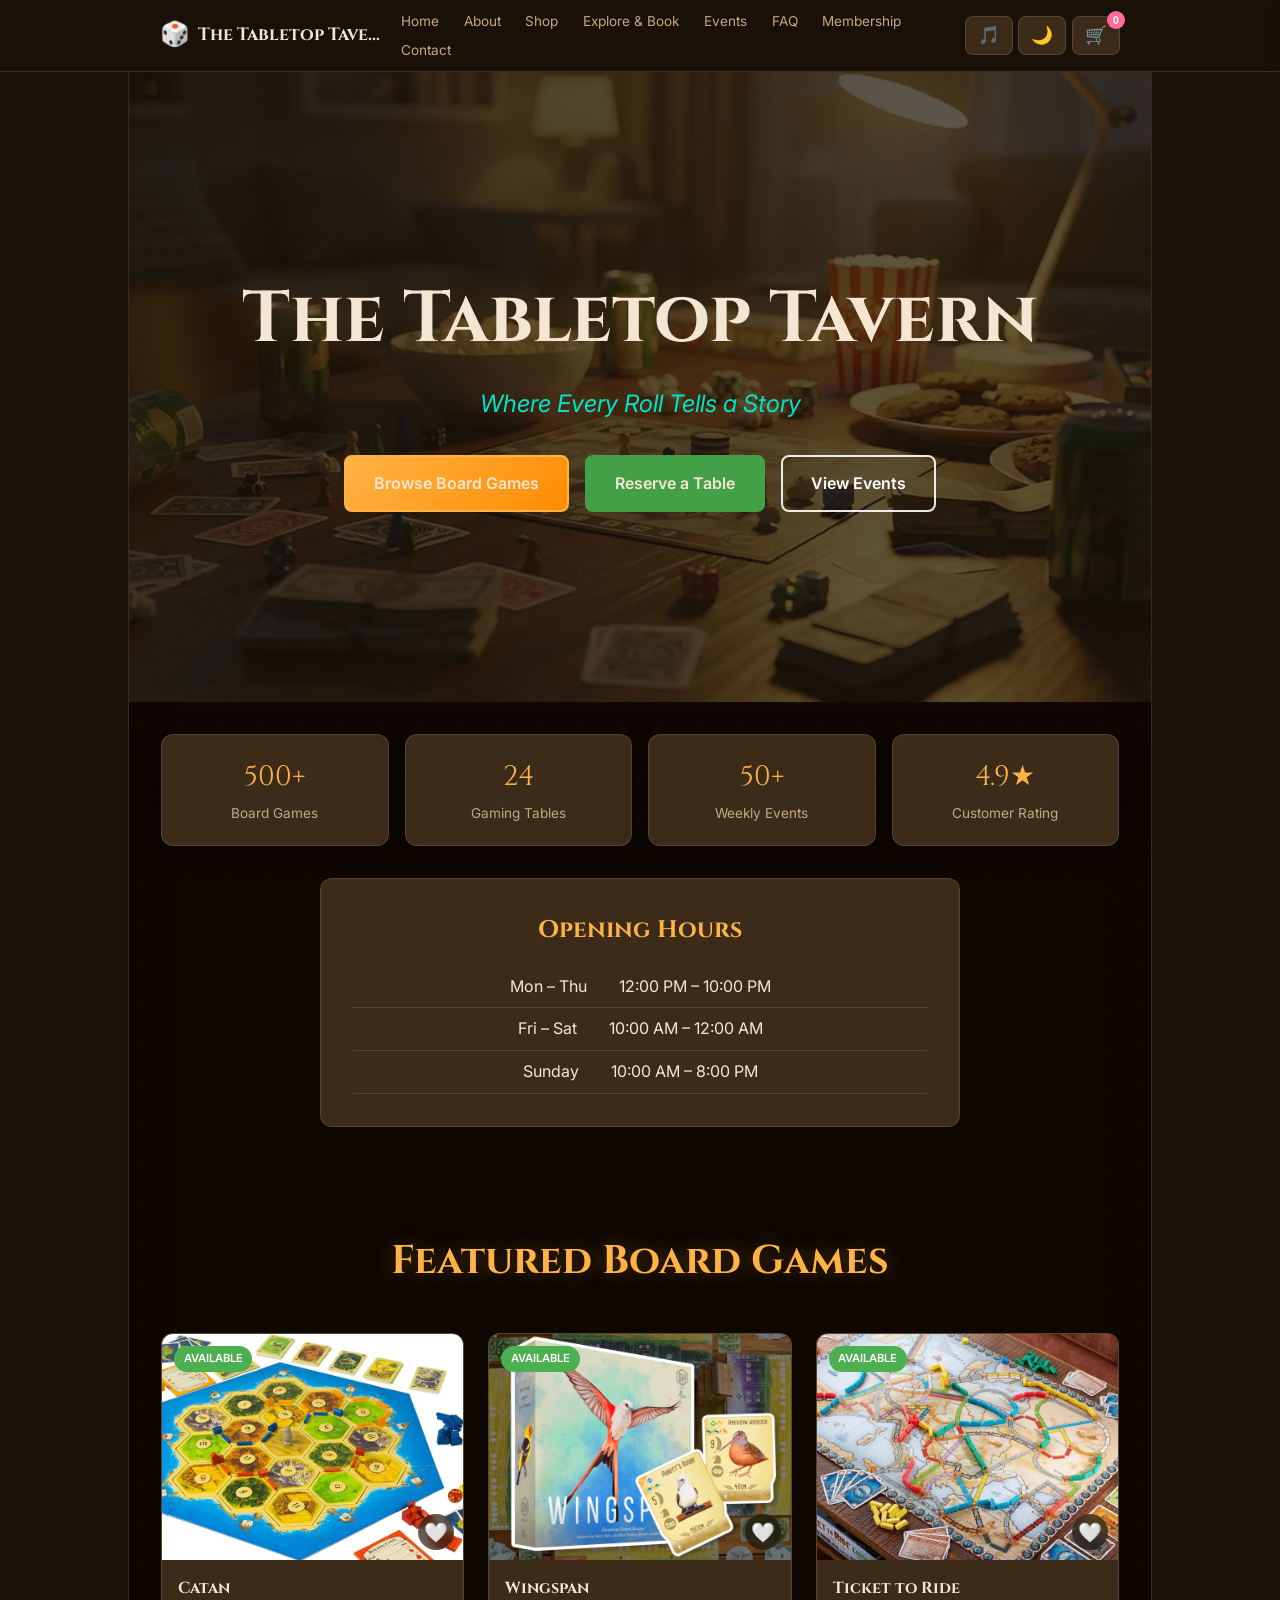
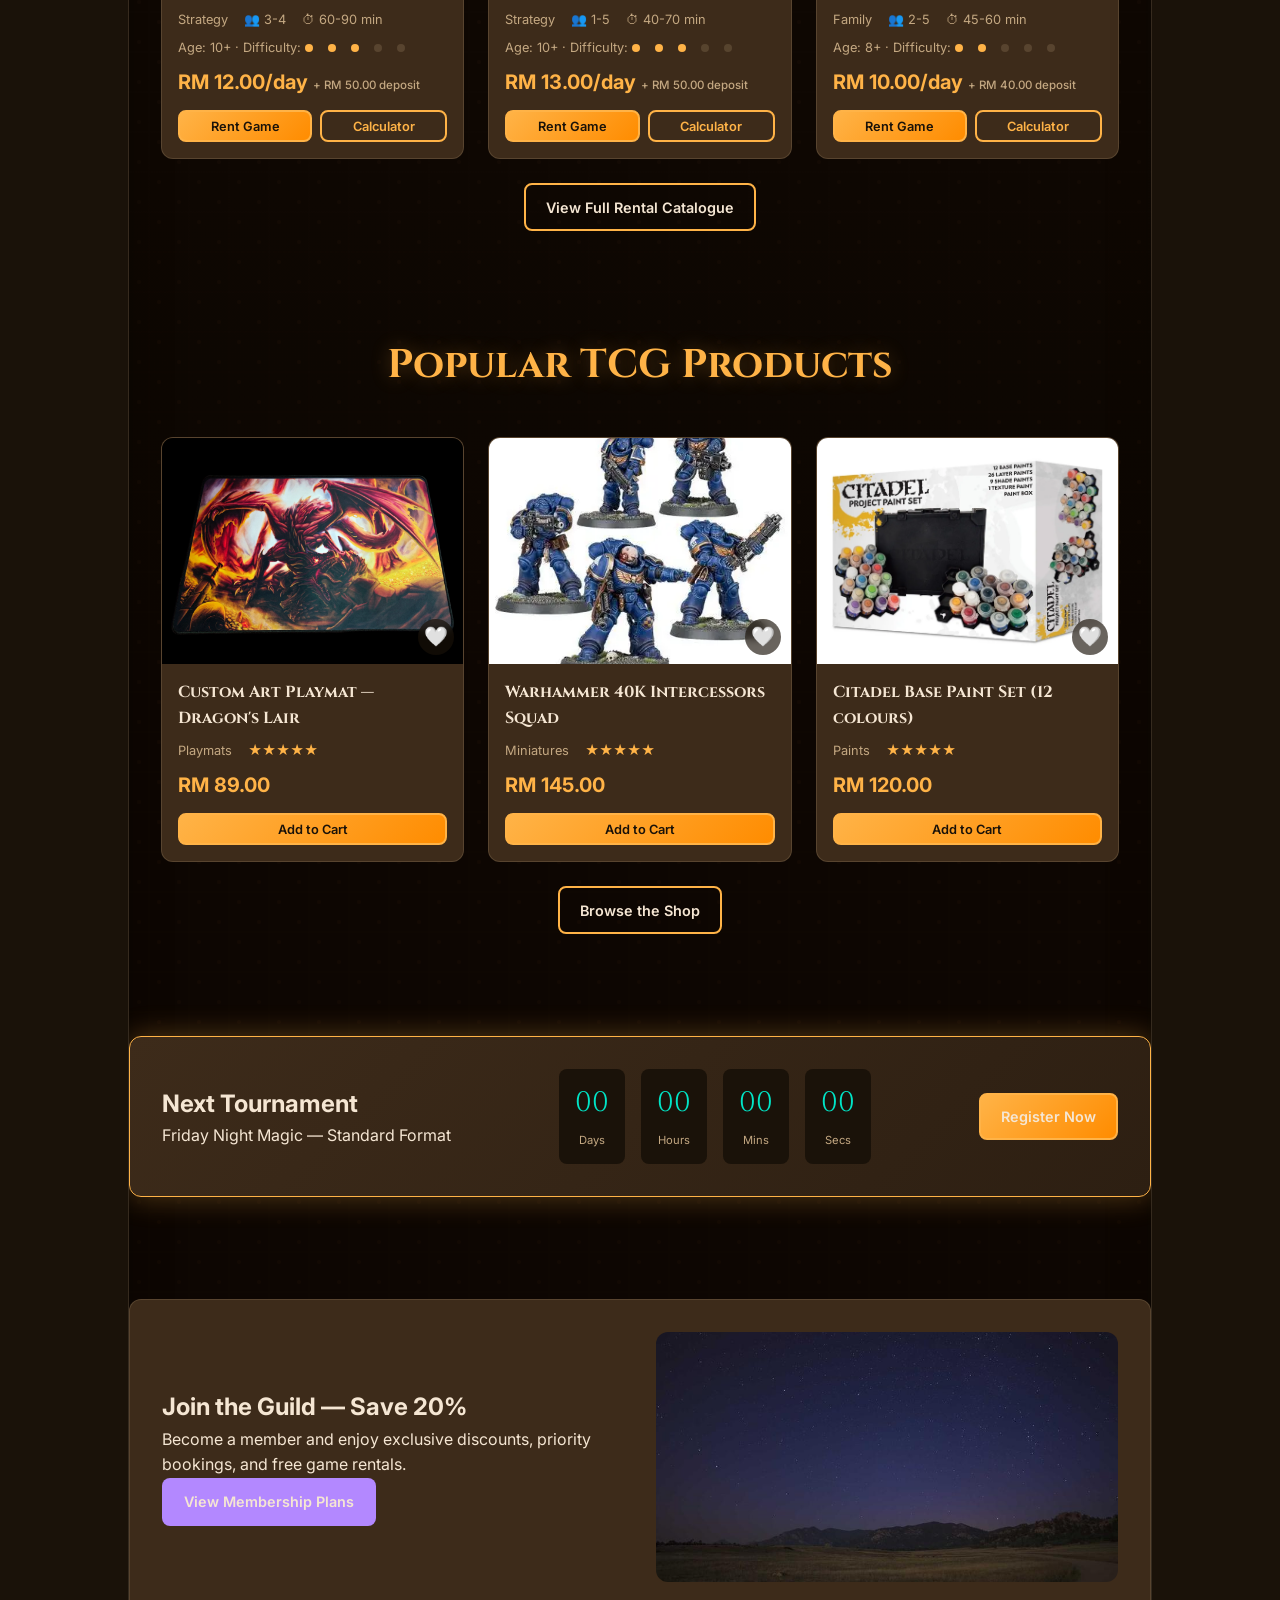
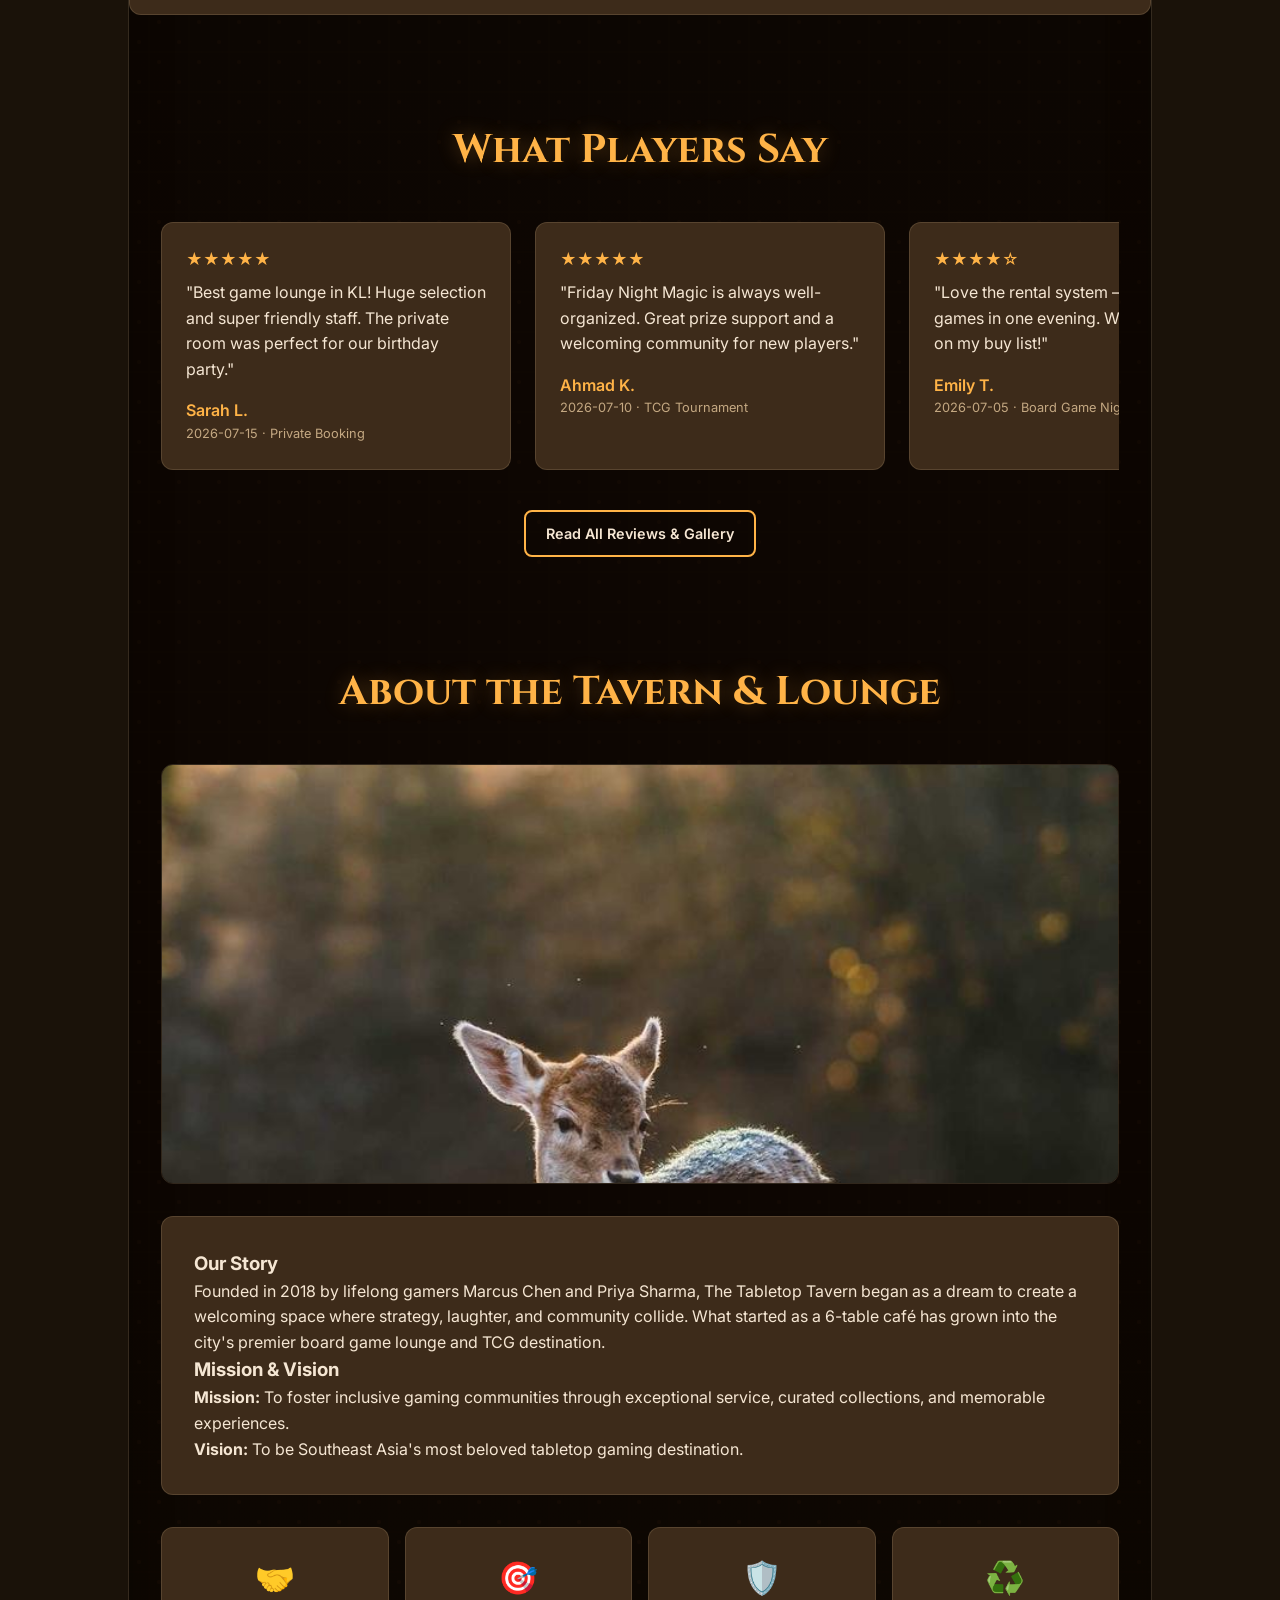
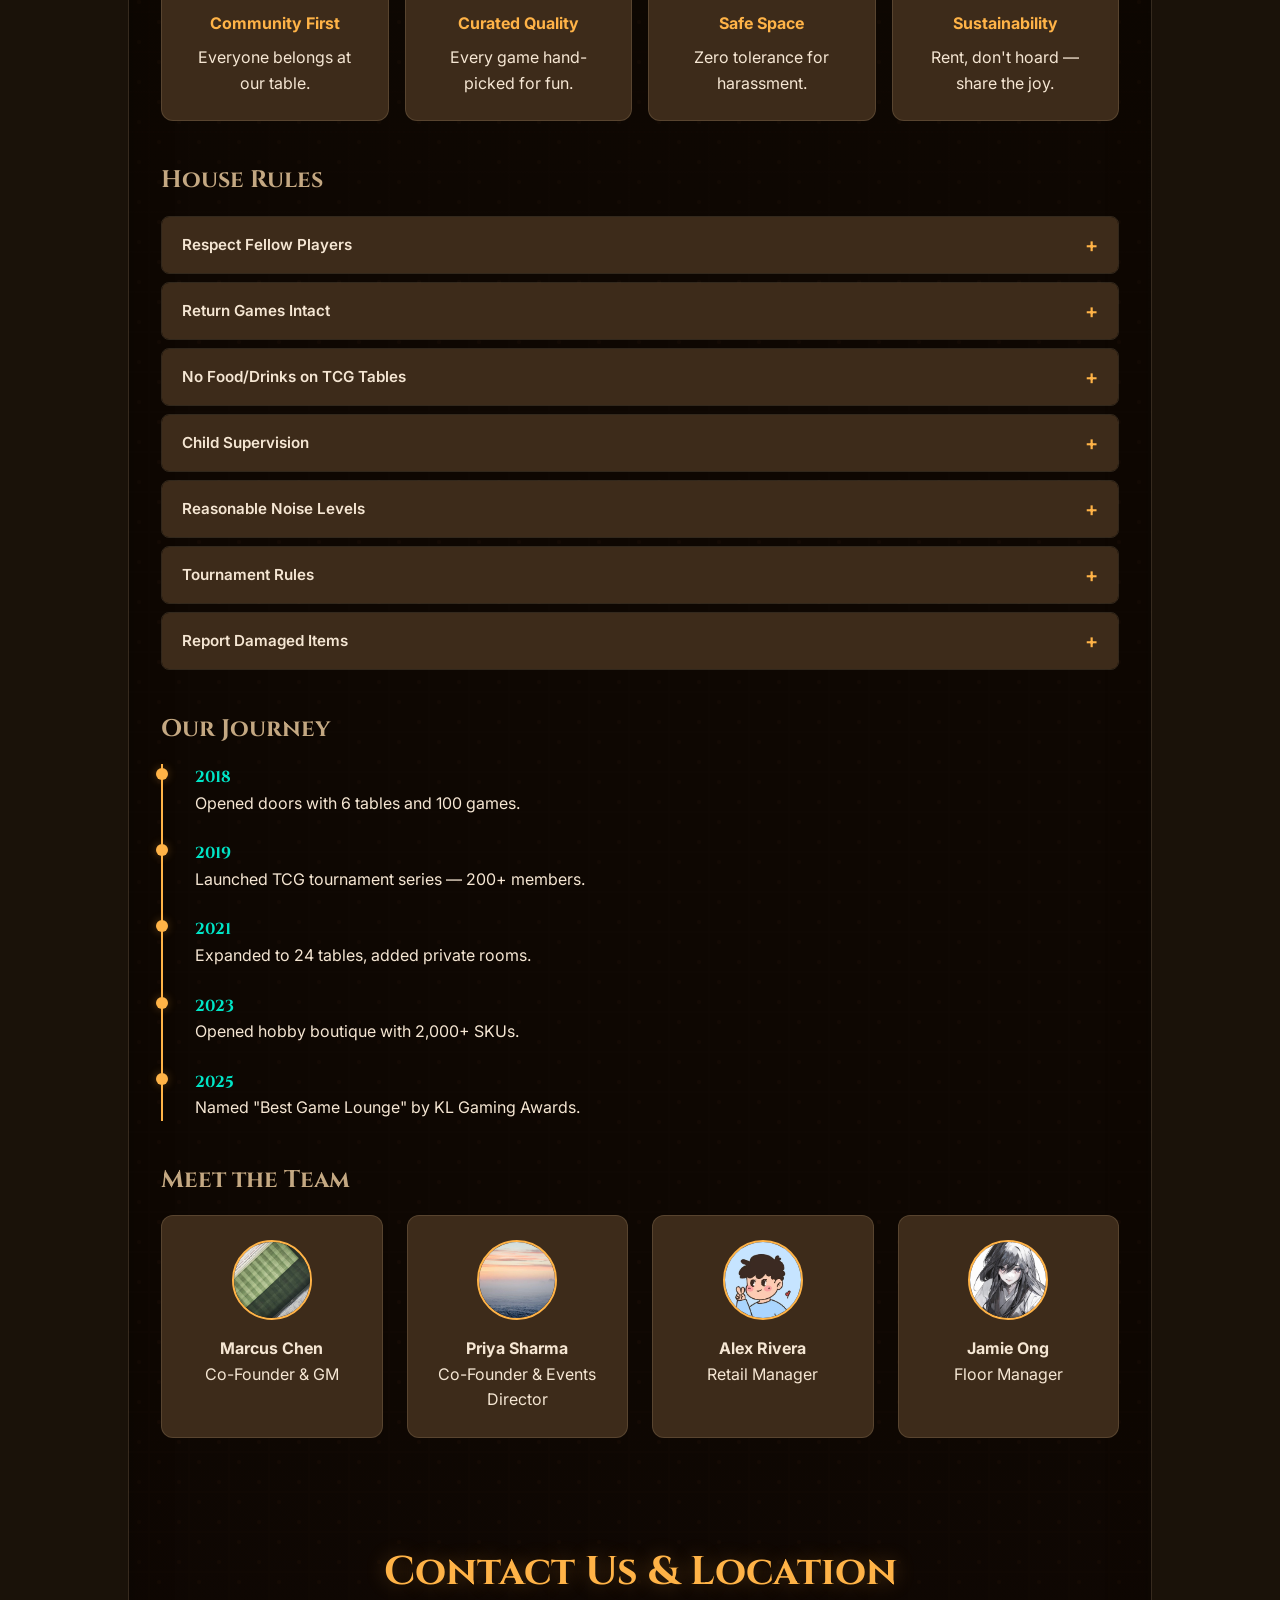
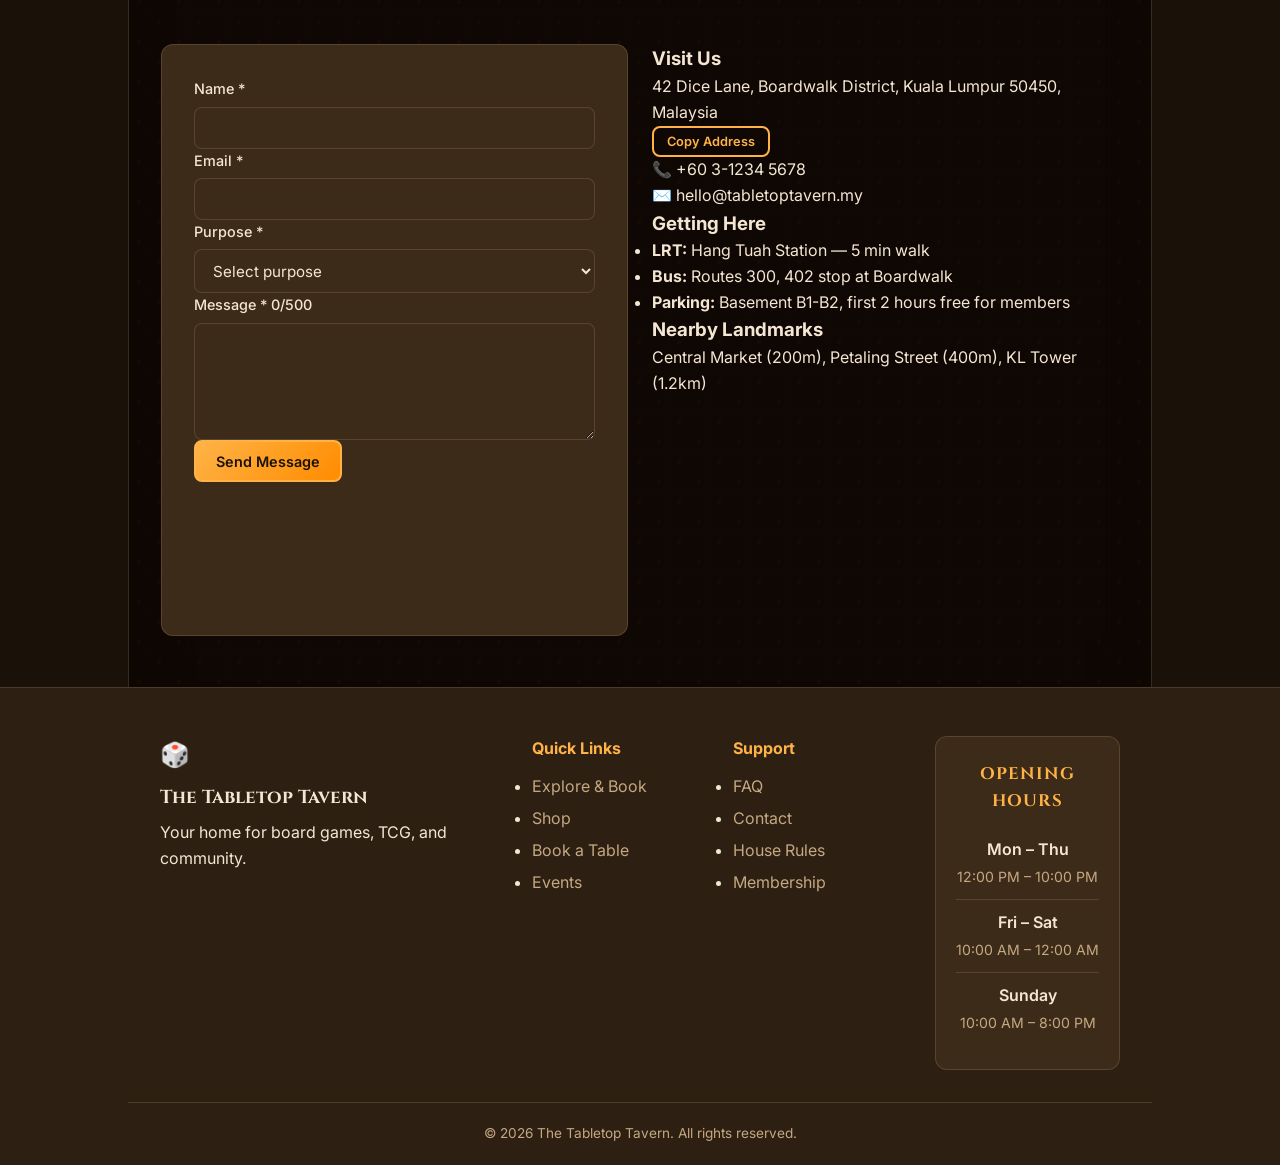
==== commit 87727eb5: "Update index.html" ====
--- a/index.html
+++ b/index.html
@@ -55,7 +55,7 @@
               <h1 id="hero-heading">The Tabletop Tavern</h1>
               <p class="hero-slogan">Where Every Roll Tells a Story</p>
               <div class="hero-cta">
-                <a href="explore-book.html#rentals" class="btn btn-primary btn-lg">Browse Board Games</a>
+                <a href="explore-book.html#shop" class="btn btn-primary btn-lg">Browse Board Games</a>
                 <a href="explore-book.html#booking" class="btn btn-secondary btn-lg">Reserve a Table</a>
                 <a href="events.html" class="btn btn-outline btn-lg">View Events</a>
               </div>
--- a/styles.css
+++ b/styles.css
@@ -25,18 +25,44 @@
   --bg-card: var(--wood-light);
   --text-primary: var(--cream);
   --text-secondary: var(--cream-muted);
+  --text-subheading: var(--cream-muted);
+  --text-on-inverted: var(--wood-dark);
+  --text-on-banner: var(--cream);
+  --text-on-banner-muted: rgba(245, 230, 211, 0.9);
+  --text-cart: #ffffff;
   --accent: var(--neon-amber);
   --accent-glow: rgba(255, 179, 71, 0.3);
   --border: rgba(196, 168, 130, 0.2);
+  --border-strong: var(--wood-accent);
   --shadow: 0 4px 24px rgba(0, 0, 0, 0.4);
+  --surface-header: rgba(26, 18, 9, 0.95);
+  --surface-footer: var(--wood-mid);
+  --surface-banner-fallback: var(--wood-mid);
+  --surface-page-frame: linear-gradient(180deg, #4a3526 0%, #3d2b1a 45%, #4a3526 100%);
+  --surface-page-frame-color: #3d2b1a;
+  --surface-page-frame-border: rgba(196, 168, 130, 0.22);
+  --surface-page-frame-shadow: inset 0 0 48px rgba(0, 0, 0, 0.18);
+  --surface-countdown: linear-gradient(135deg, var(--wood-light), var(--wood-mid));
+  --surface-card-media: var(--wood-mid);
+  --surface-cart: var(--bg-secondary);
+  --overlay-banner: linear-gradient(180deg, rgba(26, 18, 9, 0.55), rgba(26, 18, 9, 0.82));
+  --overlay-hero: linear-gradient(135deg, rgba(26, 18, 9, 0.78) 0%, rgba(26, 18, 9, 0.65) 100%);
+  --overlay-modal: rgba(0, 0, 0, 0.7);
+  --overlay-scrim: rgba(0, 0, 0, 0.7);
+  --wishlist-overlay: rgba(26, 18, 9, 0.65);
+  --wishlist-overlay-hover: rgba(26, 18, 9, 0.85);
+  --section-title-shadow: 0 0 20px var(--accent-glow);
+  --cart-panel-shadow: -4px 0 24px rgba(0, 0, 0, 0.3);
   --radius: 12px;
   --radius-sm: 8px;
   --transition: 0.3s ease;
   --font-display: 'Cinzel', serif;
   --font-body: 'Inter', sans-serif;
   --header-h: 72px;
-  --page-gutter: clamp(1rem, 4vw, 2.5rem);
-  --section-pad-y: clamp(2.5rem, 5vw, 5rem);
+  --layout-max: 1024px;
+  /* 32px side padding at 1024px viewport; scales down on smaller screens */
+  --page-gutter: clamp(1rem, 3.125vw, 2rem);
+  --section-pad-y: clamp(2rem, 4vw, 4rem);
 }
 
 [data-theme="light"] {
@@ -45,13 +71,46 @@
   --bg-card: #ffffff;
   --text-primary: #1a1209;
   --text-secondary: #5c3d2e;
-  --border: rgba(92, 61, 46, 0.15);
-  --shadow: 0 4px 24px rgba(92, 61, 46, 0.12);
+  --text-subheading: #6b4e3d;
+  --text-on-inverted: #1a1209;
+  --text-cart: #1a1209;
+  --accent: #c97a00;
+  --accent-glow: rgba(201, 122, 0, 0.2);
+  --neon-amber: #c97a00;
+  --neon-cyan: #00796b;
+  --neon-purple: #7c4dff;
+  --neon-pink: #d81b60;
+  --border: rgba(92, 61, 46, 0.18);
+  --border-strong: rgba(92, 61, 46, 0.35);
+  --shadow: 0 4px 20px rgba(92, 61, 46, 0.1);
+  --surface-header: rgba(250, 246, 240, 0.96);
+  --surface-footer: #ebe3d6;
+  --surface-banner-fallback: #d7ccc8;
+  --surface-page-frame: linear-gradient(180deg, #ebe3d6 0%, #e4d9c8 45%, #ebe3d6 100%);
+  --surface-page-frame-color: #e8dfd0;
+  --surface-page-frame-border: rgba(92, 61, 46, 0.12);
+  --surface-page-frame-shadow: inset 0 0 48px rgba(92, 61, 46, 0.06);
+  --surface-countdown: linear-gradient(135deg, #fff8ef, #f5ebdc);
+  --surface-card-media: #eee5d8;
+  --surface-cart: #ffffff;
+  --overlay-banner: linear-gradient(180deg, rgba(26, 18, 9, 0.42), rgba(26, 18, 9, 0.68));
+  --overlay-hero: linear-gradient(135deg, rgba(26, 18, 9, 0.72) 0%, rgba(26, 18, 9, 0.58) 100%);
+  --overlay-modal: rgba(26, 18, 9, 0.45);
+  --overlay-scrim: rgba(26, 18, 9, 0.35);
+  --wishlist-overlay: rgba(255, 255, 255, 0.88);
+  --wishlist-overlay-hover: rgba(255, 255, 255, 0.96);
+  --section-title-shadow: none;
+  --cart-panel-shadow: -4px 0 24px rgba(92, 61, 46, 0.14);
 }
 
 *, *::before, *::after { box-sizing: border-box; margin: 0; padding: 0; }
 
-html { scroll-behavior: smooth; scroll-padding-top: var(--header-h); }
+html {
+  scroll-behavior: smooth;
+  scroll-padding-top: var(--header-h);
+  overflow-x: hidden;
+  max-width: 100%;
+}
 
 body {
   font-family: var(--font-body);
@@ -59,24 +118,30 @@
   color: var(--text-primary);
   line-height: 1.6;
   overflow-x: hidden;
-}
-
-/* Medium-contrast side gutters via textured frame */
+  max-width: 100%;
+  min-height: 100vh;
+}
+
+/* Centered content column — 1024px max, consistent side gutters */
 .page-frame {
+  width: 100%;
+  max-width: min(var(--layout-max), 100%);
+  margin-inline: auto;
+  overflow-x: clip;
   background:
     url('images/bg-pattern.svg') repeat,
-    linear-gradient(180deg, #4a3526 0%, #3d2b1a 45%, #4a3526 100%);
-  background-color: #3d2b1a;
+    var(--surface-page-frame);
+  background-color: var(--surface-page-frame-color);
   background-blend-mode: overlay, normal;
-  border-left: 1px solid rgba(196, 168, 130, 0.22);
-  border-right: 1px solid rgba(196, 168, 130, 0.22);
-  box-shadow: inset 0 0 48px rgba(0, 0, 0, 0.18);
+  border-left: 1px solid var(--surface-page-frame-border);
+  border-right: 1px solid var(--surface-page-frame-border);
+  box-shadow: var(--surface-page-frame-shadow);
 }
 .page-banner {
   position: relative;
   padding: calc(var(--header-h) + 2.5rem) 0 2.5rem;
   text-align: center;
-  background-color: var(--wood-mid);
+  background-color: var(--surface-banner-fallback);
   background-size: cover;
   background-position: center;
   border-bottom: 1px solid var(--border);
@@ -86,18 +151,18 @@
   content: '';
   position: absolute;
   inset: 0;
-  background: linear-gradient(180deg, rgba(26, 18, 9, 0.55), rgba(26, 18, 9, 0.82));
+  background: var(--overlay-banner);
 }
 .page-banner .container { position: relative; z-index: 1; }
 .page-banner h1 {
   font-family: var(--font-display);
   font-size: clamp(2rem, 5vw, 3rem);
-  color: var(--cream);
+  color: var(--text-on-banner);
   margin-bottom: 0.5rem;
   text-shadow: 0 2px 12px rgba(0, 0, 0, 0.5);
 }
 .page-banner p {
-  color: rgba(245, 230, 211, 0.9);
+  color: var(--text-on-banner-muted);
   max-width: 600px;
   margin: 0 auto;
 }
@@ -115,27 +180,32 @@
 ul[role="list"] { list-style: none; }
 
 .container {
-  width: min(1200px, 100%);
-  margin: 0 auto;
-  padding-left: var(--page-gutter);
-  padding-right: var(--page-gutter);
-}
-.section { padding: var(--section-pad-y) 0; }
+  width: 100%;
+  max-width: min(var(--layout-max), 100%);
+  margin-inline: auto;
+  padding-inline: var(--page-gutter);
+  overflow-x: clip;
+}
+.section {
+  padding-block: var(--section-pad-y);
+  max-width: 100%;
+}
 .section-title {
   font-family: var(--font-display);
   font-size: clamp(1.75rem, 4vw, 2.5rem);
   text-align: center;
   margin-bottom: 2.5rem;
   color: var(--accent);
-  text-shadow: 0 0 20px var(--accent-glow);
+  text-shadow: var(--section-title-shadow);
 }
 .subsection-title {
   font-family: var(--font-display);
   font-size: 1.5rem;
   margin: 2.5rem 0 1rem;
-  color: var(--cream-muted);
-}
-.section-desc { text-align: center; margin-bottom: 2rem; color: var(--text-secondary); }
+  color: var(--text-subheading);
+}
+.section-desc { text-align: center; margin-bottom: 2rem; color: var(--text-secondary); overflow-wrap: anywhere; }
+.section-desc .legend { display: inline-block; margin: 0.25rem 0.5rem; }
 .section-cta { text-align: center; margin-top: 1.5rem; }
 
 /* ========== HEADER ========== */
@@ -143,19 +213,26 @@
   position: sticky;
   top: 0;
   z-index: 1000;
-  background: rgba(26, 18, 9, 0.95);
+  background: var(--surface-header);
   backdrop-filter: blur(12px);
   border-bottom: 1px solid var(--border);
   height: var(--header-h);
-}
-[data-theme="light"] .site-header { background: rgba(250, 246, 240, 0.95); }
+  max-width: 100%;
+  overflow-x: clip;
+}
+.site-header > .container {
+  height: 100%;
+  max-width: min(var(--layout-max), 100%);
+}
 
 .header-inner {
   display: flex;
   align-items: center;
   justify-content: space-between;
   height: 100%;
-  gap: 1rem;
+  gap: 0.5rem;
+  width: 100%;
+  min-width: 0;
 }
 
 .logo {
@@ -166,9 +243,16 @@
   font-family: var(--font-display);
   font-weight: 700;
   font-size: 1.1rem;
+  min-width: 0;
+  flex: 1 1 auto;
+}
+.logo-icon { font-size: 1.5rem; flex-shrink: 0; }
+.logo-text {
+  overflow: hidden;
+  text-overflow: ellipsis;
   white-space: nowrap;
-}
-.logo-icon { font-size: 1.5rem; }
+  min-width: 0;
+}
 
 .main-nav ul {
   display: flex;
@@ -187,7 +271,12 @@
   background: rgba(255, 179, 71, 0.1);
 }
 
-.header-actions { display: flex; gap: 0.5rem; align-items: center; }
+.header-actions {
+  display: flex;
+  gap: 0.35rem;
+  align-items: center;
+  flex-shrink: 0;
+}
 
 .nav-toggle {
   display: none;
@@ -218,6 +307,36 @@
   transition: all var(--transition);
 }
 .btn-icon:hover { border-color: var(--accent); box-shadow: 0 0 12px var(--accent-glow); }
+
+.btn-icon[data-tooltip] {
+  position: relative;
+}
+.btn-icon[data-tooltip]::after {
+  content: attr(data-tooltip);
+  position: absolute;
+  top: calc(100% + 6px);
+  bottom: auto;
+  left: 50%;
+  transform: translateX(-50%);
+  padding: 0.3rem 0.55rem;
+  background: var(--bg-card);
+  border: 1px solid var(--border);
+  border-radius: var(--radius-sm);
+  font-size: 0.7rem;
+  font-weight: 500;
+  font-family: var(--font-body);
+  color: var(--text-primary);
+  white-space: nowrap;
+  box-shadow: var(--shadow);
+  opacity: 0;
+  pointer-events: none;
+  transition: opacity 0.15s ease;
+  z-index: 1100;
+}
+.btn-icon[data-tooltip]:hover::after,
+.btn-icon[data-tooltip]:focus-visible::after {
+  opacity: 1;
+}
 
 .cart-count {
   position: absolute;
@@ -252,24 +371,33 @@
 }
 .btn-primary {
   background: linear-gradient(135deg, var(--neon-amber), #ff8c00);
-  color: var(--wood-dark);
+  color: var(--text-on-inverted);
   border-color: var(--neon-amber);
 }
 .btn-primary:hover {
   box-shadow: 0 0 20px var(--accent-glow);
-  transform: translateY(-2px);
+  transform: translateY(-5px);
 }
 .btn-secondary {
+  background: var(--available);
+  color: var(--text-on-inverted);
+  border: 2px solid var(--available);
+}
+.btn-secondary:hover {
+  background: #044d29;
+  border-color: #106842;
+  color: var(--text-on-inverted);
+  box-shadow: 0 0 24px rgba(0, 229, 199, 0.55);
+  transform: translateY(-5px);
+}
+[data-theme="light"] .btn-secondary{
   background: var(--neon-cyan);
-  color: var(--wood-dark);
   border: 2px solid var(--neon-cyan);
 }
 .btn-secondary:hover {
-  background: #00b8a0;
-  border-color: #7fffd4;
-  color: var(--wood-dark);
-  box-shadow: 0 0 24px rgba(0, 229, 199, 0.55);
-  transform: translateY(-2px);
+  background: #00695c;
+  border-color: #00897b;
+  box-shadow: 0 0 20px rgba(0, 121, 107, 0.25);
 }
 .btn-accent {
   background: var(--neon-purple);
@@ -280,7 +408,7 @@
   border-color: var(--accent);
   color: var(--accent);
 }
-.btn-outline:hover { background: rgba(255, 179, 71, 0.15); }
+.btn-outline:hover { background: rgba(255, 179, 71, 0.50); transform: translateY(-5px);}
 .btn-sm { padding: 0.4rem 0.8rem; font-size: 0.8rem; }
 .btn-lg { padding: 0.85rem 1.75rem; font-size: 1rem; }
 .btn-block { width: 100%; }
@@ -299,7 +427,7 @@
 .hero-overlay {
   position: absolute;
   inset: 0;
-  background: linear-gradient(135deg, rgba(26,18,9,0.78) 0%, rgba(26,18,9,0.62) 100%);
+  background: var(--overlay-hero);
 }
 .hero-content {
   position: relative;
@@ -309,7 +437,7 @@
 .hero-content h1 {
   font-family: var(--font-display);
   font-size: clamp(2.5rem, 6vw, 4.5rem);
-  color: var(--cream);
+  color: var(--text-on-banner);
   text-shadow: 0 0 40px var(--accent-glow);
   margin-bottom: 0.5rem;
 }
@@ -320,6 +448,15 @@
   font-style: italic;
 }
 .hero-cta { display: flex; gap: 1rem; justify-content: center; flex-wrap: wrap; }
+.hero-cta .btn-outline {
+  color: #fff;
+  border-color: rgba(255, 255, 255, 0.9);
+}
+.hero-cta .btn-outline:hover {
+  color: #fff;
+  background: rgba(255, 255, 255, 0.12);
+  border-color: #fff;
+}
 
 .hero-stats {
   display: grid;
@@ -349,7 +486,7 @@
 /* ========== CARDS ========== */
 .card-grid {
   display: grid;
-  grid-template-columns: repeat(auto-fill, minmax(260px, 1fr));
+  grid-template-columns: repeat(auto-fill, minmax(min(100%, 260px), 1fr));
   gap: 1.5rem;
 }
 
@@ -372,7 +509,7 @@
   position: relative;
   aspect-ratio: 4/3;
   overflow: hidden;
-  background: var(--wood-mid);
+  background: var(--surface-card-media);
 }
 .card-img-wrap img {
   width: 100%;
@@ -397,13 +534,19 @@
 .badge-available { background: var(--success); color: #fff; }
 .badge-unavailable { background: var(--danger); color: #fff; }
 .badge-discount { background: var(--neon-pink); color: #fff; left: auto; right: 0.75rem; }
-.badge-stock { background: var(--warning); color: var(--wood-dark); left: auto; right: 0.75rem; }
+.badge-stock { background: var(--warning); color: var(--text-on-inverted); left: auto; right: 0.75rem; }
 
 .card-body { padding: 1rem; flex: 1; display: flex; flex-direction: column; }
 .card-body h3 { font-size: 1rem; margin-bottom: 0.5rem; font-family: var(--font-display); }
 .card-meta { font-size: 0.8rem; color: var(--text-secondary); margin-bottom: 0.5rem; }
 .card-meta span { margin-right: 0.75rem; }
 .card-price { font-size: 1.25rem; font-weight: 700; color: var(--accent); margin-top: auto; }
+.card-price small,
+.deposit-note {
+  font-size: 0.72rem;
+  font-weight: 500;
+  color: var(--text-secondary);
+}
 .card-actions {
   display: flex;
   gap: 0.5rem;
@@ -441,11 +584,11 @@
   align-items: center;
   justify-content: center;
   border-radius: 50%;
-  background: rgba(26, 18, 9, 0.65);
+  background: var(--wishlist-overlay);
   backdrop-filter: blur(4px);
   line-height: 1;
 }
-.card-wishlist-overlay:hover { background: rgba(26, 18, 9, 0.85); }
+.card-wishlist-overlay:hover { background: var(--wishlist-overlay-hover); }
 .card-img-link {
   display: block;
   width: 100%;
@@ -467,7 +610,7 @@
   justify-content: space-between;
   gap: 2rem;
   flex-wrap: wrap;
-  background: linear-gradient(135deg, var(--wood-light), var(--wood-mid));
+  background: var(--surface-countdown);
   border: 1px solid var(--accent);
   border-radius: var(--radius);
   padding: 2rem;
@@ -524,7 +667,7 @@
 
 .reviews-grid {
   display: grid;
-  grid-template-columns: repeat(auto-fill, minmax(300px, 1fr));
+  grid-template-columns: repeat(auto-fill, minmax(min(100%, 300px), 1fr));
   gap: 1.5rem;
   margin-bottom: 2rem;
 }
@@ -676,7 +819,7 @@
 /* Team */
 .team-grid {
   display: grid;
-  grid-template-columns: repeat(auto-fill, minmax(200px, 1fr));
+  grid-template-columns: repeat(auto-fill, minmax(min(100%, 200px), 1fr));
   gap: 1.5rem;
 }
 .team-card {
@@ -712,8 +855,10 @@
 }
 .filter-bar input[type="search"],
 .filter-bar select {
-  flex: 1 1 160px;
+  flex: 1 1 100%;
   min-width: 0;
+  width: 100%;
+  max-width: 100%;
 }
 .filter-bar input[type="search"],
 .filter-bar select,
@@ -739,14 +884,6 @@
   width: 1.1rem;
   height: 1.1rem;
 }
-[data-theme="light"] input[type="date"]::-webkit-calendar-picker-indicator,
-[data-theme="light"] input[type="time"]::-webkit-calendar-picker-indicator {
-  filter: none;
-}
-[data-theme="light"] input[type="date"],
-[data-theme="light"] input[type="time"] {
-  color-scheme: light;
-}
 
 .game-rental-picks {
   display: grid;
@@ -802,6 +939,7 @@
   font-size: 1rem;
 }
 .calc-total { font-size: 1.1rem; margin-top: 0.75rem; color: var(--accent); }
+.calc-total .deposit-note { font-size: 0.8rem; }
 .rental-calc-section { padding-bottom: calc(var(--section-pad-y) + 2rem); }
 
 .game-card-link {
@@ -857,21 +995,31 @@
   color: var(--text-secondary);
 }
 .back-link:hover { color: var(--accent); }
-@media (max-width: 768px) {
-  .rental-detail-layout { grid-template-columns: 1fr; }
-}
 
 /* ========== FLOOR PLAN ========== */
+.floor-plan-wrap {
+  width: 100%;
+  max-width: 100%;
+  overflow-x: auto;
+  -webkit-overflow-scrolling: touch;
+  padding-bottom: 0.5rem;
+  display: flex;
+  justify-content: center;
+}
 .floor-plan {
   display: grid;
   grid-template-columns: repeat(6, 1fr);
   grid-template-rows: repeat(5, minmax(88px, auto));
   gap: 10px;
   background: var(--bg-card);
-  border: 2px solid var(--wood-accent);
+  border: 2px solid var(--border-strong);
   border-radius: var(--radius);
   padding: 1rem;
   min-height: 480px;
+  width: min(560px, 100%);
+  max-width: 560px;
+  margin-inline: auto;
+  flex-shrink: 0;
 }
 .floor-area {
   display: flex;
@@ -961,8 +1109,9 @@
 
 .faq-controls { display: flex; gap: 1rem; margin-bottom: 1.5rem; flex-wrap: wrap; }
 .faq-controls input, .faq-controls select {
-  flex: 1;
-  min-width: 200px;
+  flex: 1 1 100%;
+  min-width: 0;
+  width: 100%;
   padding: 0.6rem;
   background: var(--bg-card);
   border: 1px solid var(--border);
@@ -983,13 +1132,13 @@
 }
 .gallery-filter.active, .gallery-filter:hover {
   background: var(--accent);
-  color: var(--wood-dark);
+  color: var(--text-on-inverted);
   border-color: var(--accent);
 }
 
 .photo-gallery {
   display: grid;
-  grid-template-columns: repeat(auto-fill, minmax(200px, 1fr));
+  grid-template-columns: repeat(auto-fill, minmax(min(100%, 200px), 1fr));
   gap: 1rem;
   margin-bottom: 2rem;
 }
@@ -1015,13 +1164,21 @@
 /* ========== FORMS ========== */
 .form-grid, .checkout-grid, .contact-grid {
   display: grid;
-  grid-template-columns: 1fr 1fr;
-  gap: 1.5rem;
-}
-.form-group { display: flex; flex-direction: column; gap: 0.4rem; }
+  grid-template-columns: 1fr;
+  gap: 1rem;
+}
+.form-group {
+  display: flex;
+  flex-direction: column;
+  gap: 0.4rem;
+  min-width: 0;
+}
 .form-group.full-width { grid-column: 1 / -1; }
 .form-group label { font-weight: 500; font-size: 0.9rem; }
 .form-group input, .form-group select, .form-group textarea {
+  width: 100%;
+  max-width: 100%;
+  min-width: 0;
   padding: 0.65rem 0.85rem;
   background: var(--bg-card);
   border: 1px solid var(--border);
@@ -1040,13 +1197,15 @@
 .form-hint { font-size: 0.8rem; color: var(--text-secondary); }
 .form-hint.success { color: var(--success); }
 .form-hint.error { color: var(--danger); }
-.form-row { display: grid; grid-template-columns: 1fr 1fr; gap: 1rem; }
+.form-row { display: grid; grid-template-columns: 1fr; gap: 1rem; }
 
 .booking-form, .checkout-form, .contact-form {
   background: var(--bg-card);
   border: 1px solid var(--border);
   border-radius: var(--radius);
-  padding: 2rem;
+  padding: 1.25rem;
+  max-width: 100%;
+  overflow-x: clip;
 }
 
 .booking-summary, .order-summary {
@@ -1063,6 +1222,11 @@
   padding-top: 0.5rem;
   border-top: 1px solid var(--border);
 }
+.summary-total .deposit-note {
+  font-size: 0.8rem;
+  font-weight: 500;
+  color: var(--text-secondary);
+}
 .summary-line { display: flex; justify-content: space-between; padding: 0.25rem 0; }
 
 .table-availability {
@@ -1103,6 +1267,9 @@
   border: 1px solid var(--border);
   border-radius: var(--radius-sm);
   color: var(--text-primary);
+  width: 100%;
+  max-width: 100%;
+  min-width: 0;
 }
 
 .event-status {
@@ -1114,7 +1281,7 @@
   text-transform: uppercase;
 }
 .status-open { background: var(--success); color: #fff; }
-.status-almost { background: var(--warning); color: var(--wood-dark); }
+.status-almost { background: var(--warning); color: var(--text-on-inverted); }
 .status-soldout { background: var(--danger); color: #fff; }
 .status-completed { background: var(--text-secondary); color: #fff; }
 
@@ -1182,6 +1349,7 @@
 .tier-card h3 { font-family: var(--font-display); font-size: 1.5rem; margin-bottom: 0.5rem; }
 .tier-bronze h3 { color: #cd7f32; }
 .tier-silver h3 { color: #c0c0c0; }
+[data-theme="light"] .tier-silver h3 { color: #6b7280; }
 .tier-gold h3 { color: var(--neon-amber); }
 .tier-price { font-size: 2rem; font-weight: 700; margin: 1rem 0; }
 .tier-price small { font-size: 0.9rem; color: var(--text-secondary); }
@@ -1215,14 +1383,14 @@
   right: -420px;
   width: min(400px, 100vw);
   height: 100vh;
-  background: var(--bg-secondary);
+  background: var(--surface-cart);
   border-left: 1px solid var(--border);
   z-index: 2000;
   display: flex;
   flex-direction: column;
   transition: right var(--transition);
-  box-shadow: -4px 0 24px rgba(0,0,0,0.3);
-  color: #ffffff;
+  box-shadow: var(--cart-panel-shadow);
+  color: var(--text-cart);
 }
 .cart-panel.open { right: 0; }
 .cart-header {
@@ -1232,9 +1400,9 @@
   padding: 1.25rem;
   border-bottom: 1px solid var(--border);
 }
-.cart-header h2 { color: #ffffff; }
-.cart-panel .btn-icon { color: #ffffff; }
-.cart-items { flex: 1; overflow-y: auto; padding: 1rem; color: #ffffff; }
+.cart-header h2 { color: var(--text-cart); }
+.cart-panel .btn-icon { color: var(--text-primary); }
+.cart-items { flex: 1; overflow-y: auto; padding: 1rem; color: var(--text-cart); }
 .cart-item {
   display: grid;
   grid-template-columns: 60px 1fr auto;
@@ -1244,8 +1412,8 @@
   align-items: center;
 }
 .cart-item img { width: 60px; height: 60px; object-fit: cover; border-radius: var(--radius-sm); }
-.cart-item-info h4 { font-size: 0.9rem; color: #ffffff; }
-.cart-item-info p { font-size: 0.8rem; color: rgba(255, 255, 255, 0.75); }
+.cart-item-info h4 { font-size: 0.9rem; color: var(--text-cart); }
+.cart-item-info p { font-size: 0.8rem; color: var(--text-secondary); }
 .qty-control { display: flex; align-items: center; gap: 0.5rem; }
 .qty-control button {
   width: 28px; height: 28px;
@@ -1263,14 +1431,14 @@
   cursor: pointer;
   font-size: 0.8rem;
 }
-.cart-footer { padding: 1.25rem; border-top: 1px solid var(--border); color: #ffffff; }
-.cart-footer .cart-subtotal { color: #ffffff; }
-.cart-footer .btn-primary { color: #1a1209; }
+.cart-footer { padding: 1.25rem; border-top: 1px solid var(--border); color: var(--text-cart); }
+.cart-footer .cart-subtotal { color: var(--text-cart); }
+.cart-footer .btn-primary { color: var(--text-on-inverted); }
 .cart-promo { display: flex; gap: 0.5rem; margin-bottom: 0.75rem; }
 .cart-promo input { flex: 1; padding: 0.5rem; background: var(--bg-card); border: 1px solid var(--border); border-radius: var(--radius-sm); color: var(--text-primary); }
-.cart-empty-state { text-align: center; padding: 3rem 1rem; color: #ffffff; }
-.cart-empty-state p { color: #ffffff; margin-bottom: 1rem; }
-.cart-empty-state .btn-primary { color: #1a1209; }
+.cart-empty-state { text-align: center; padding: 3rem 1rem; color: var(--text-cart); }
+.cart-empty-state p { color: var(--text-secondary); margin-bottom: 1rem; }
+.cart-empty-state .btn-primary { color: var(--text-on-inverted); }
 
 /* Compare Drawer */
 .compare-drawer {
@@ -1294,12 +1462,16 @@
   align-items: center;
   padding: 1rem var(--page-gutter);
   border-bottom: 1px solid var(--border);
+  max-width: var(--layout-max);
+  margin-inline: auto;
 }
 .compare-content {
   display: flex;
   gap: 1rem;
   padding: 1rem var(--page-gutter);
   overflow-x: auto;
+  max-width: var(--layout-max);
+  margin-inline: auto;
 }
 .compare-card { flex: 0 0 200px; background: var(--bg-card); border-radius: var(--radius-sm); padding: 1rem; text-align: center; }
 
@@ -1318,7 +1490,7 @@
 .modal-backdrop, .overlay {
   position: absolute;
   inset: 0;
-  background: rgba(0, 0, 0, 0.7);
+  background: var(--overlay-scrim);
   backdrop-filter: blur(4px);
 }
 .overlay { z-index: 1999; }
@@ -1375,9 +1547,11 @@
 
 /* ========== FOOTER ========== */
 .site-footer {
-  background: var(--wood-mid);
+  background: var(--surface-footer);
   border-top: 1px solid var(--border);
   padding: 3rem 0 0;
+  max-width: 100%;
+  overflow-x: clip;
 }
 .footer-grid {
   display: grid;
@@ -1391,6 +1565,8 @@
   border-top: 1px solid var(--border);
   font-size: 0.85rem;
   color: var(--text-secondary);
+  max-width: var(--layout-max);
+  margin-inline: auto;
 }
 .footer-brand h3 { font-family: var(--font-display); margin: 0.5rem 0; }
 .footer-links h4 { color: var(--accent); margin-bottom: 0.75rem; }
@@ -1413,6 +1589,24 @@
   margin-bottom: 0.75rem;
   font-size: 1.05rem;
 }
+.footer-hours-card .hours-list li {
+  display: flex;
+  flex-direction: column;
+  align-items: center;
+  gap: 0.2rem;
+  padding: 0.65rem 0;
+  text-align: center;
+}
+.footer-hours-card .hours-list li span:first-child {
+  font-weight: 600;
+  color: var(--text-primary);
+  white-space: nowrap;
+}
+.footer-hours-card .hours-list li span:last-child {
+  color: var(--text-secondary);
+  font-size: 0.88rem;
+  white-space: nowrap;
+}
 .footer-hours-card .hours-list li:last-child { border-bottom: none; }
 
 .member-badge {
@@ -1421,7 +1615,7 @@
   padding: 0.35rem 0.65rem;
   border-radius: var(--radius-sm);
   background: var(--accent);
-  color: var(--bg-primary);
+  color: var(--text-on-inverted);
   font-size: 0.75rem;
   font-weight: 600;
   white-space: nowrap;
@@ -1455,35 +1649,83 @@
 .hidden { display: none !important; }
 .discount.hidden { display: none; }
 
+/* ========== TOAST ========== */
+@keyframes fadeIn {
+  from { opacity: 0; transform: translateX(-50%) translateY(12px); }
+  to { opacity: 1; transform: translateX(-50%) translateY(0); }
+}
+.toast {
+  position: fixed;
+  bottom: 2rem;
+  left: 50%;
+  transform: translateX(-50%);
+  padding: 0.75rem 1.5rem;
+  border-radius: var(--radius-sm);
+  z-index: 9999;
+  font-weight: 600;
+  color: #fff;
+  box-shadow: var(--shadow);
+  animation: fadeIn 0.3s ease;
+}
+.toast-success { background: var(--success); }
+.toast-error { background: var(--danger); }
+.toast-info { background: var(--warning); color: var(--text-on-inverted); }
+
+/* ========== LIGHT THEME TWEAKS ========== */
+[data-theme="light"] .status-completed { background: #8d6e63; }
+[data-theme="light"] .floor-plan { border-color: var(--border-strong); }
+[data-theme="light"] .floor-area.non-bookable,
+[data-theme="light"] .floor-area.is-non-bookable {
+  background: rgba(92, 61, 46, 0.18);
+  color: var(--text-secondary);
+  border-color: var(--border);
+}
+[data-theme="light"] .floor-area.is-non-bookable .floor-area-tag { color: var(--text-primary); }
+[data-theme="light"] .floor-status-badge.non-bookable {
+  background: #d7ccc8;
+  color: var(--text-primary);
+}
+[data-theme="light"] .legend .dot.non-bookable { background: #a1887f; }
+[data-theme="light"] .tier-card.featured { box-shadow: 0 8px 28px var(--accent-glow); }
+[data-theme="light"] .game-card:hover,
+[data-theme="light"] .product-card:hover,
+[data-theme="light"] .event-card:hover {
+  box-shadow: var(--shadow), 0 0 0 1px rgba(201, 122, 0, 0.15);
+}
+[data-theme="light"] input[type="date"]::-webkit-calendar-picker-indicator,
+[data-theme="light"] input[type="time"]::-webkit-calendar-picker-indicator {
+  filter: none;
+}
+[data-theme="light"] input[type="date"],
+[data-theme="light"] input[type="time"] {
+  color-scheme: light;
+}
+
 /* ========== RESPONSIVE ========== */
+/* Desktop — two-column forms */
+@media (min-width: 769px) {
+  .form-grid, .checkout-grid, .contact-grid {
+    grid-template-columns: 1fr 1fr;
+    gap: 1.5rem;
+  }
+  .form-row { grid-template-columns: 1fr 1fr; }
+  .booking-form, .checkout-form, .contact-form { padding: 2rem; }
+  .faq-controls input, .faq-controls select {
+    flex: 1;
+    min-width: 200px;
+    width: auto;
+  }
+  .filter-bar input[type="search"],
+  .filter-bar select {
+    flex: 1 1 160px;
+    width: auto;
+    max-width: none;
+  }
+}
+
+/* Tablet — up to 1024px reference width */
 @media (max-width: 1024px) {
-  .main-nav ul { gap: 0.1rem; }
-  .nav-link { font-size: 0.8rem; padding: 0.35rem 0.5rem; }
-  .logo-text { font-size: 0.95rem; }
-  .hero-stats { grid-template-columns: repeat(2, 1fr); }
-  .values-grid { grid-template-columns: repeat(2, 1fr); }
-  .membership-grid { grid-template-columns: 1fr; }
-  .footer-grid { grid-template-columns: 1fr 1fr; }
-  .about-story { grid-template-columns: 1fr; }
-  .promo-banner { grid-template-columns: 1fr; }
-}
-
-@media (max-width: 768px) {
-  :root { --header-h: 60px; }
-
-  .filter-bar { flex-direction: column; align-items: stretch; }
-  .filter-bar input[type="search"],
-  .filter-bar select,
-  .filter-bar label { width: 100%; }
-  .filter-bar .btn { width: 100%; }
-
-  .card-actions { flex-direction: column; align-items: stretch; }
-  .card-actions .btn,
-  .card-actions .compare-btn { width: 100%; text-align: center; }
-
-  .booking-form, .checkout-form, .contact-form { padding: 1.25rem; }
-
-  .nav-toggle { display: flex; }
+  .nav-toggle { display: flex; flex-shrink: 0; }
   .main-nav {
     position: fixed;
     top: var(--header-h);
@@ -1491,7 +1733,7 @@
     right: 0;
     background: var(--bg-secondary);
     border-bottom: 1px solid var(--border);
-    padding: 1rem;
+    padding: 1rem var(--page-gutter);
     transform: translateY(-120%);
     opacity: 0;
     transition: all var(--transition);
@@ -1499,14 +1741,48 @@
   }
   .main-nav.open { transform: translateY(0); opacity: 1; }
   .main-nav ul { flex-direction: column; }
-  .nav-link { display: block; padding: 0.75rem var(--page-gutter); }
-
-  .hours-grid, .form-grid, .checkout-grid, .contact-grid { grid-template-columns: 1fr; }
+  .nav-link { display: block; padding: 0.75rem 0; font-size: 0.95rem; }
+
+  .logo-text { font-size: 0.95rem; max-width: 10rem; }
+  .hero-stats { grid-template-columns: repeat(2, 1fr); }
+  .values-grid { grid-template-columns: repeat(2, 1fr); }
+  .membership-grid { grid-template-columns: 1fr; }
+  .footer-grid { grid-template-columns: 1fr 1fr; }
+  .about-story { grid-template-columns: 1fr; }
+  .promo-banner { grid-template-columns: 1fr; }
+  .checkout-grid,
+  .contact-grid,
+  .rental-detail-layout { grid-template-columns: 1fr; }
+  .hours-grid { grid-template-columns: 1fr; }
+  .countdown-banner { gap: 1.5rem; }
+  .modal-content { max-width: calc(100% - var(--page-gutter) * 2); }
+}
+
+/* Phone landscape / small tablet */
+@media (max-width: 768px) {
+  :root { --header-h: 60px; }
+
+  .logo { font-size: 0.85rem; }
+  .logo-text { max-width: 8.5rem; }
+  .btn-icon { padding: 0.4rem 0.55rem; font-size: 1rem; }
+
+  .filter-bar { flex-direction: column; align-items: stretch; }
+  .filter-bar input[type="search"],
+  .filter-bar select,
+  .filter-bar label { width: 100%; }
+  .filter-bar .btn { width: 100%; }
+
+  .card-actions { flex-direction: column; align-items: stretch; }
+  .card-actions .btn,
+  .card-actions .compare-btn { width: 100%; text-align: center; }
 
   .countdown-banner { flex-direction: column; text-align: center; }
+  .countdown-timer { justify-content: center; flex-wrap: wrap; }
   .floor-plan {
     grid-template-columns: repeat(2, 1fr);
     grid-template-rows: auto;
+    width: 100%;
+    min-height: 0;
   }
   .floor-area {
     grid-row: auto !important;
@@ -1515,13 +1791,47 @@
   }
 
   .footer-grid { grid-template-columns: 1fr; }
-  .membership-popup { left: 1rem; right: 1rem; bottom: 1rem; max-width: none; }
-}
-
+  .membership-popup {
+    left: var(--page-gutter);
+    right: var(--page-gutter);
+    bottom: 1rem;
+    max-width: none;
+  }
+  .faq-controls { flex-direction: column; }
+  .event-filters { flex-direction: column; }
+  .room-guide-list { grid-template-columns: 1fr; }
+  .hero-slider { min-height: 380px; }
+  .section-title { margin-bottom: 1.75rem; }
+  .reviews-slider { max-width: 100%; }
+  .review-card { flex: 0 0 min(300px, calc(100vw - var(--page-gutter) * 2 - 2rem)); }
+  .rental-calculator { padding: 1rem; }
+  .filter-bar { padding: 0.85rem; }
+  .promo-banner { padding: 1.25rem; }
+  .modal-content { padding: 1.25rem; }
+}
+
+/* Phone portrait */
 @media (max-width: 480px) {
+  :root { --page-gutter: 1rem; }
+
   .hero-stats { grid-template-columns: 1fr 1fr; }
   .hero-cta { flex-direction: column; width: 100%; max-width: 320px; margin: 0 auto; }
   .hero-cta .btn { width: 100%; }
   .values-grid { grid-template-columns: 1fr; }
   .card-grid { grid-template-columns: 1fr; }
-}
+  .hours-card--featured .hours-list li {
+    flex-direction: column;
+    align-items: center;
+    gap: 0.25rem;
+  }
+  .footer-hours-card { padding: 1.25rem 1rem; }
+  .billing-toggle { flex-wrap: wrap; justify-content: center; }
+  .promo-row { flex-direction: column; }
+  .cart-promo { flex-direction: column; }
+  .member-badge { font-size: 0.65rem; padding: 0.3rem 0.5rem; }
+  .booking-form, .checkout-form, .contact-form { padding: 1rem; }
+  .booking-summary, .order-summary { padding: 1rem; }
+  .summary-total { font-size: 1rem; word-break: break-word; }
+  .logo-text { max-width: 6.5rem; }
+  .section-title { font-size: clamp(1.35rem, 6vw, 1.75rem); }
+}
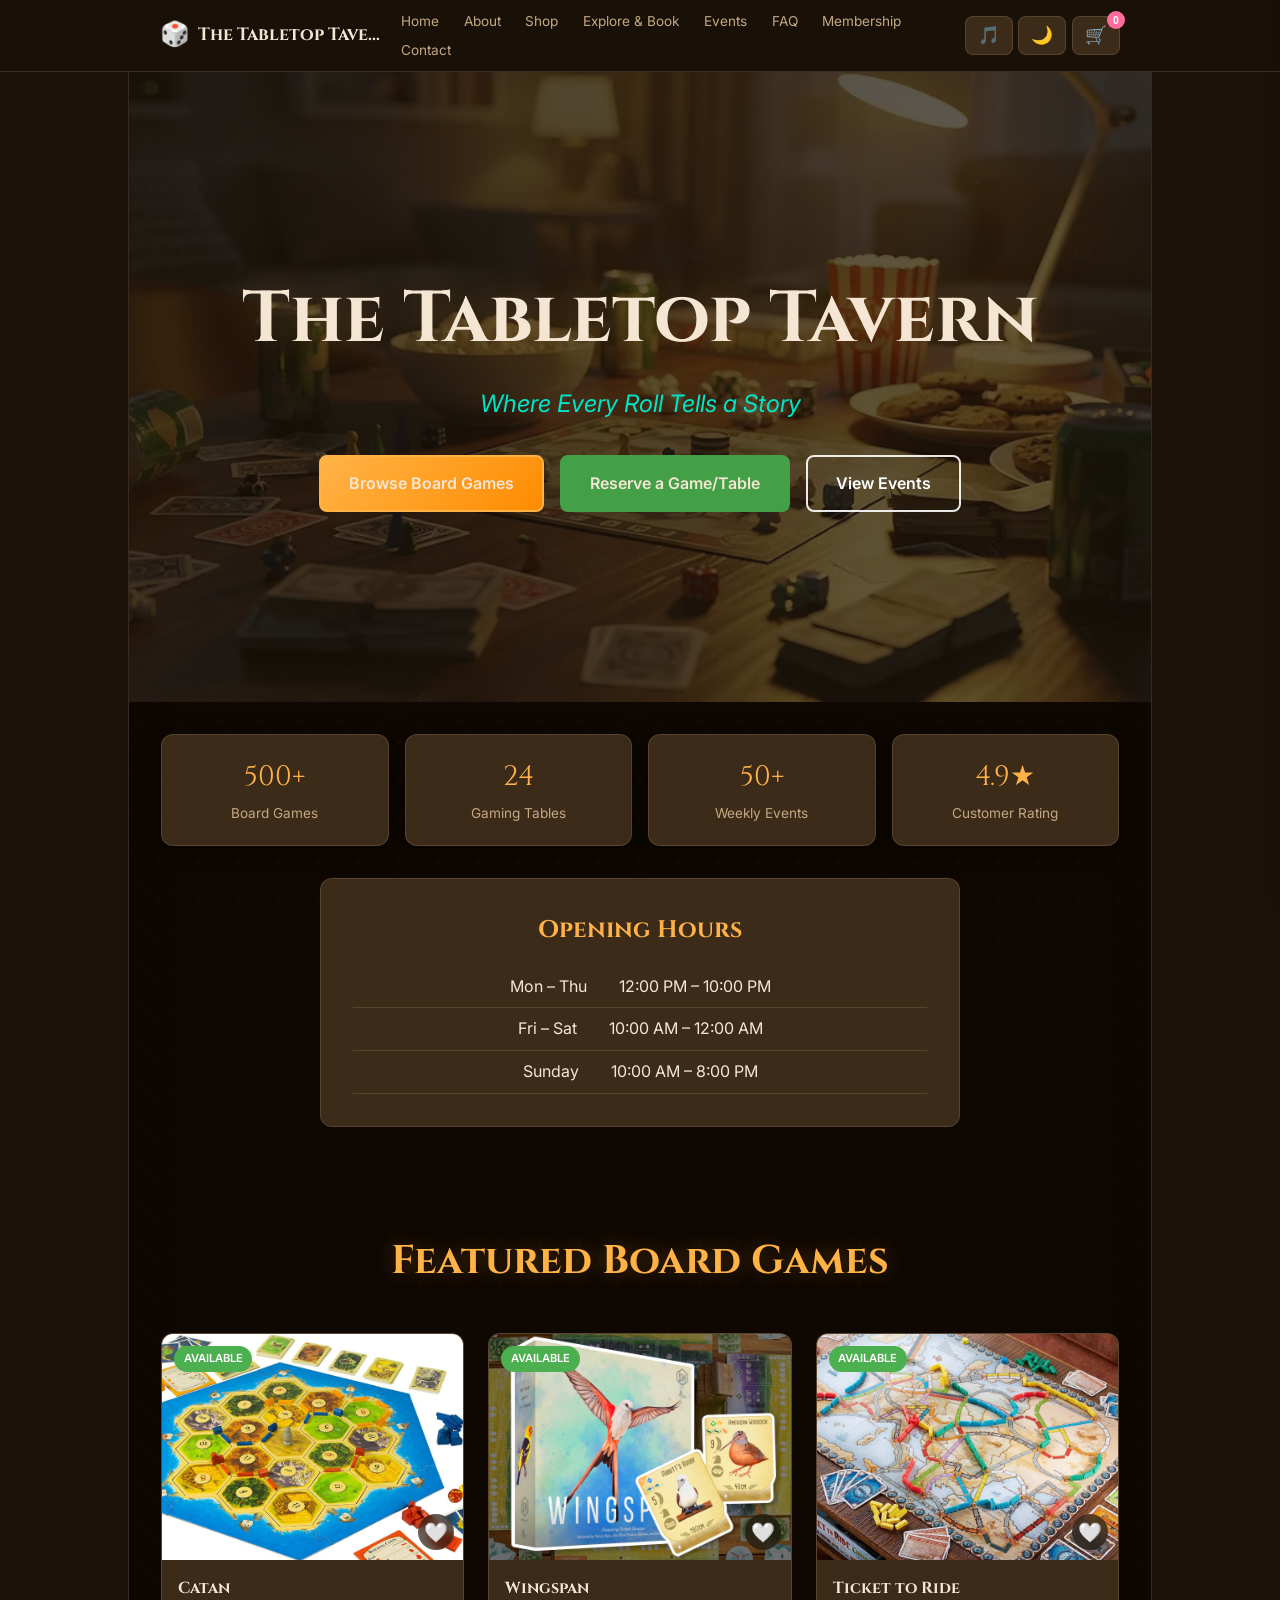
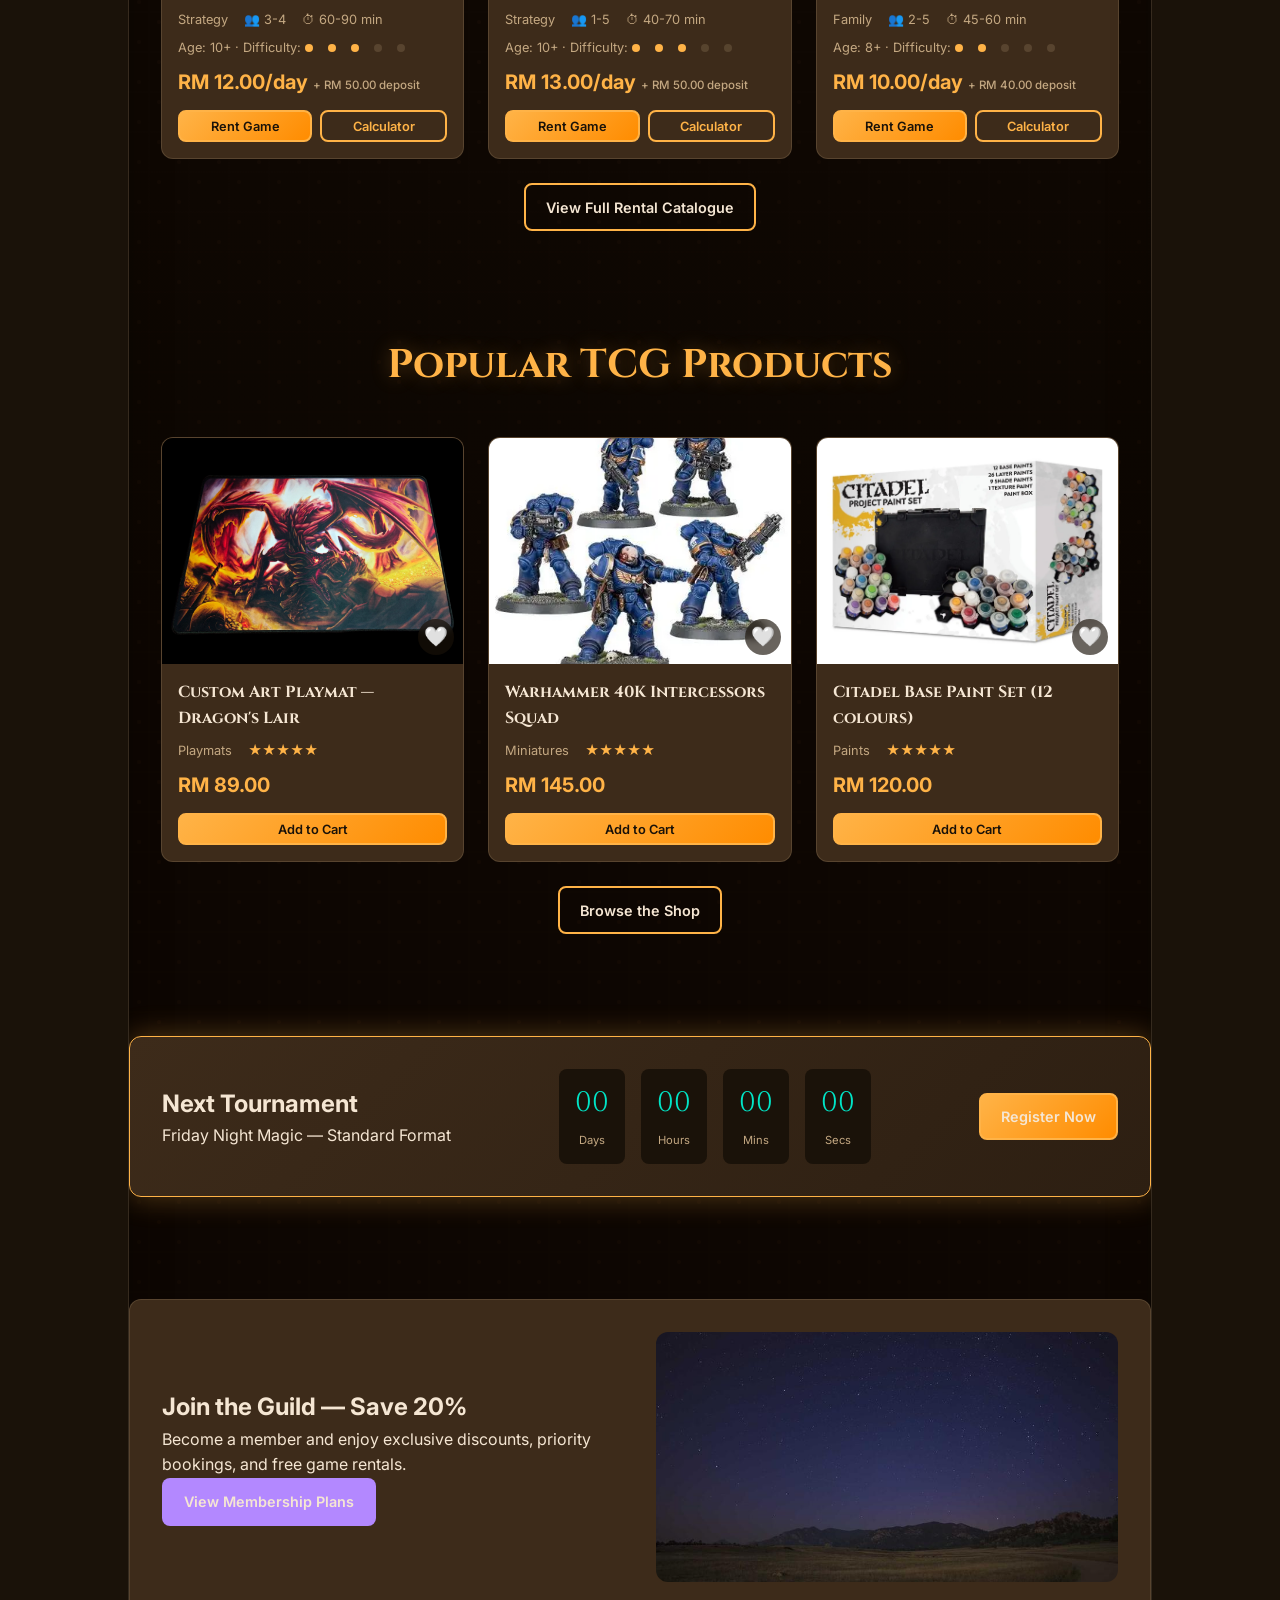
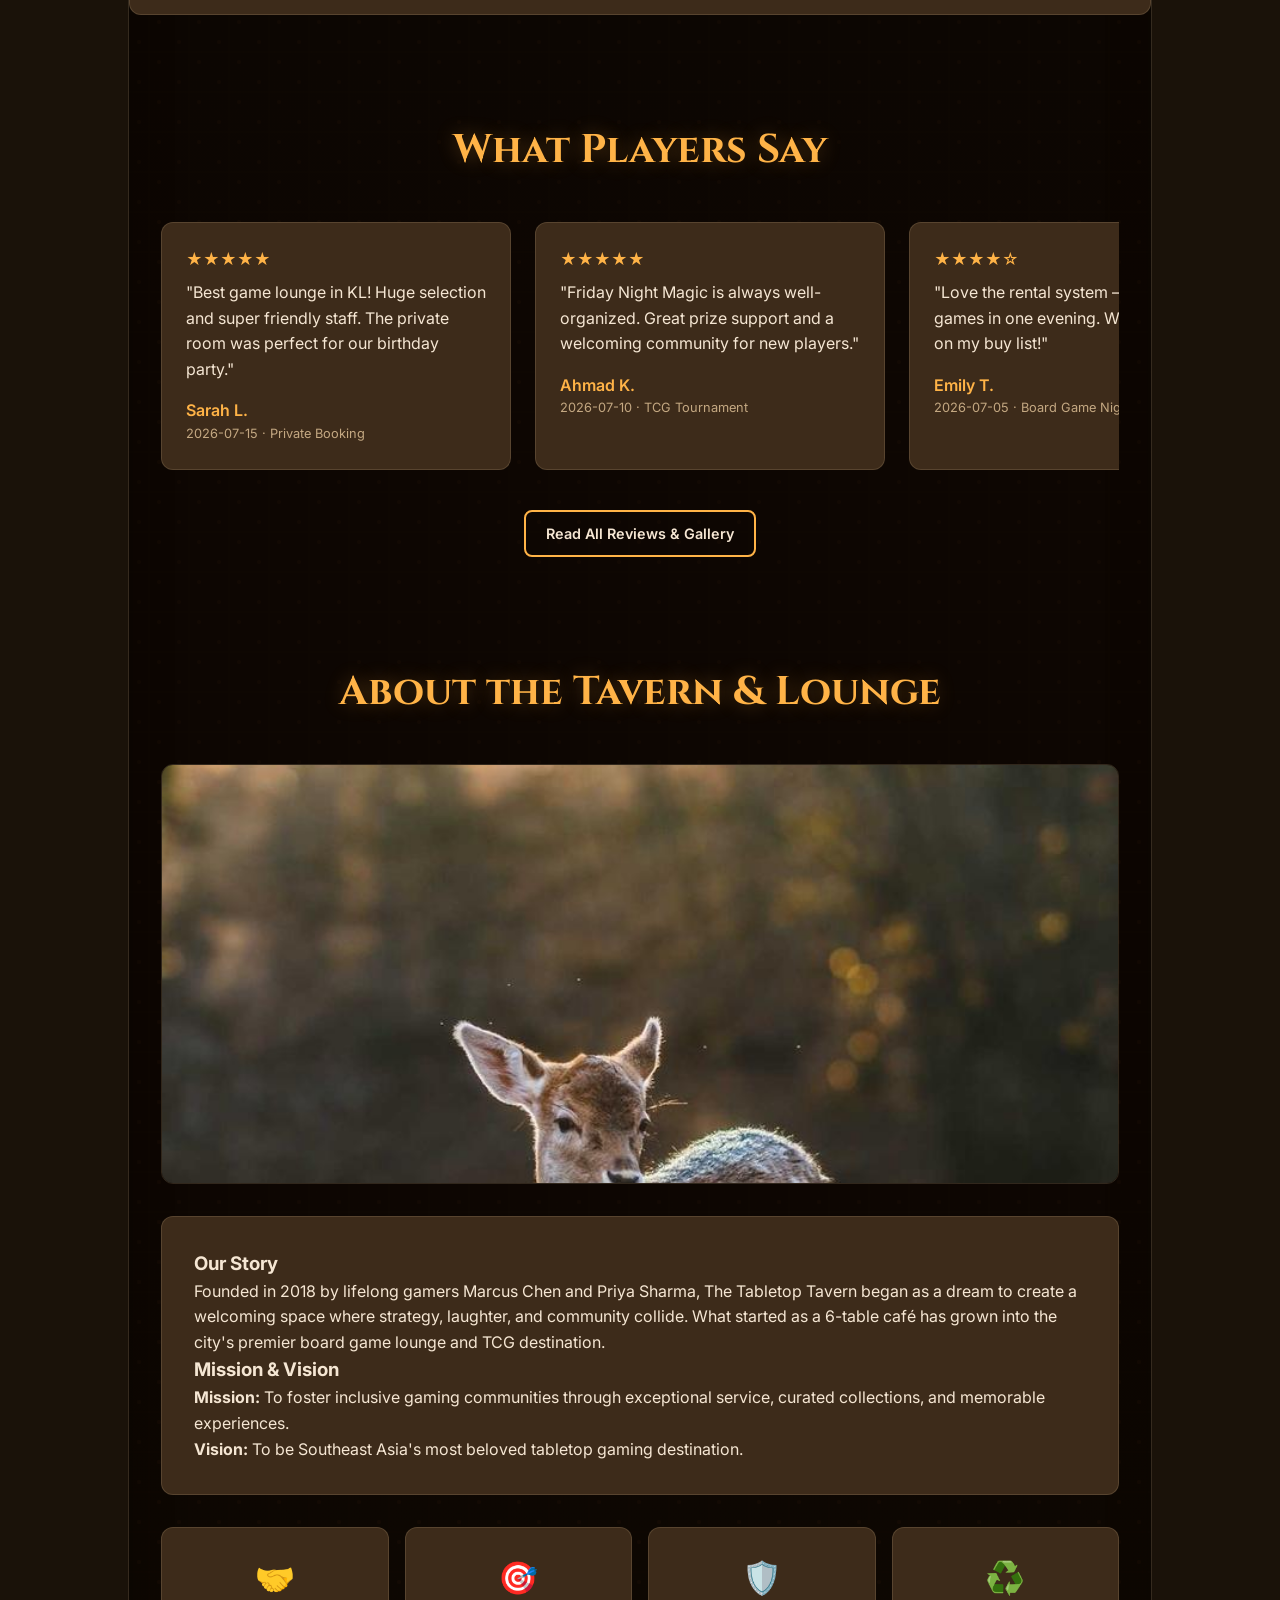
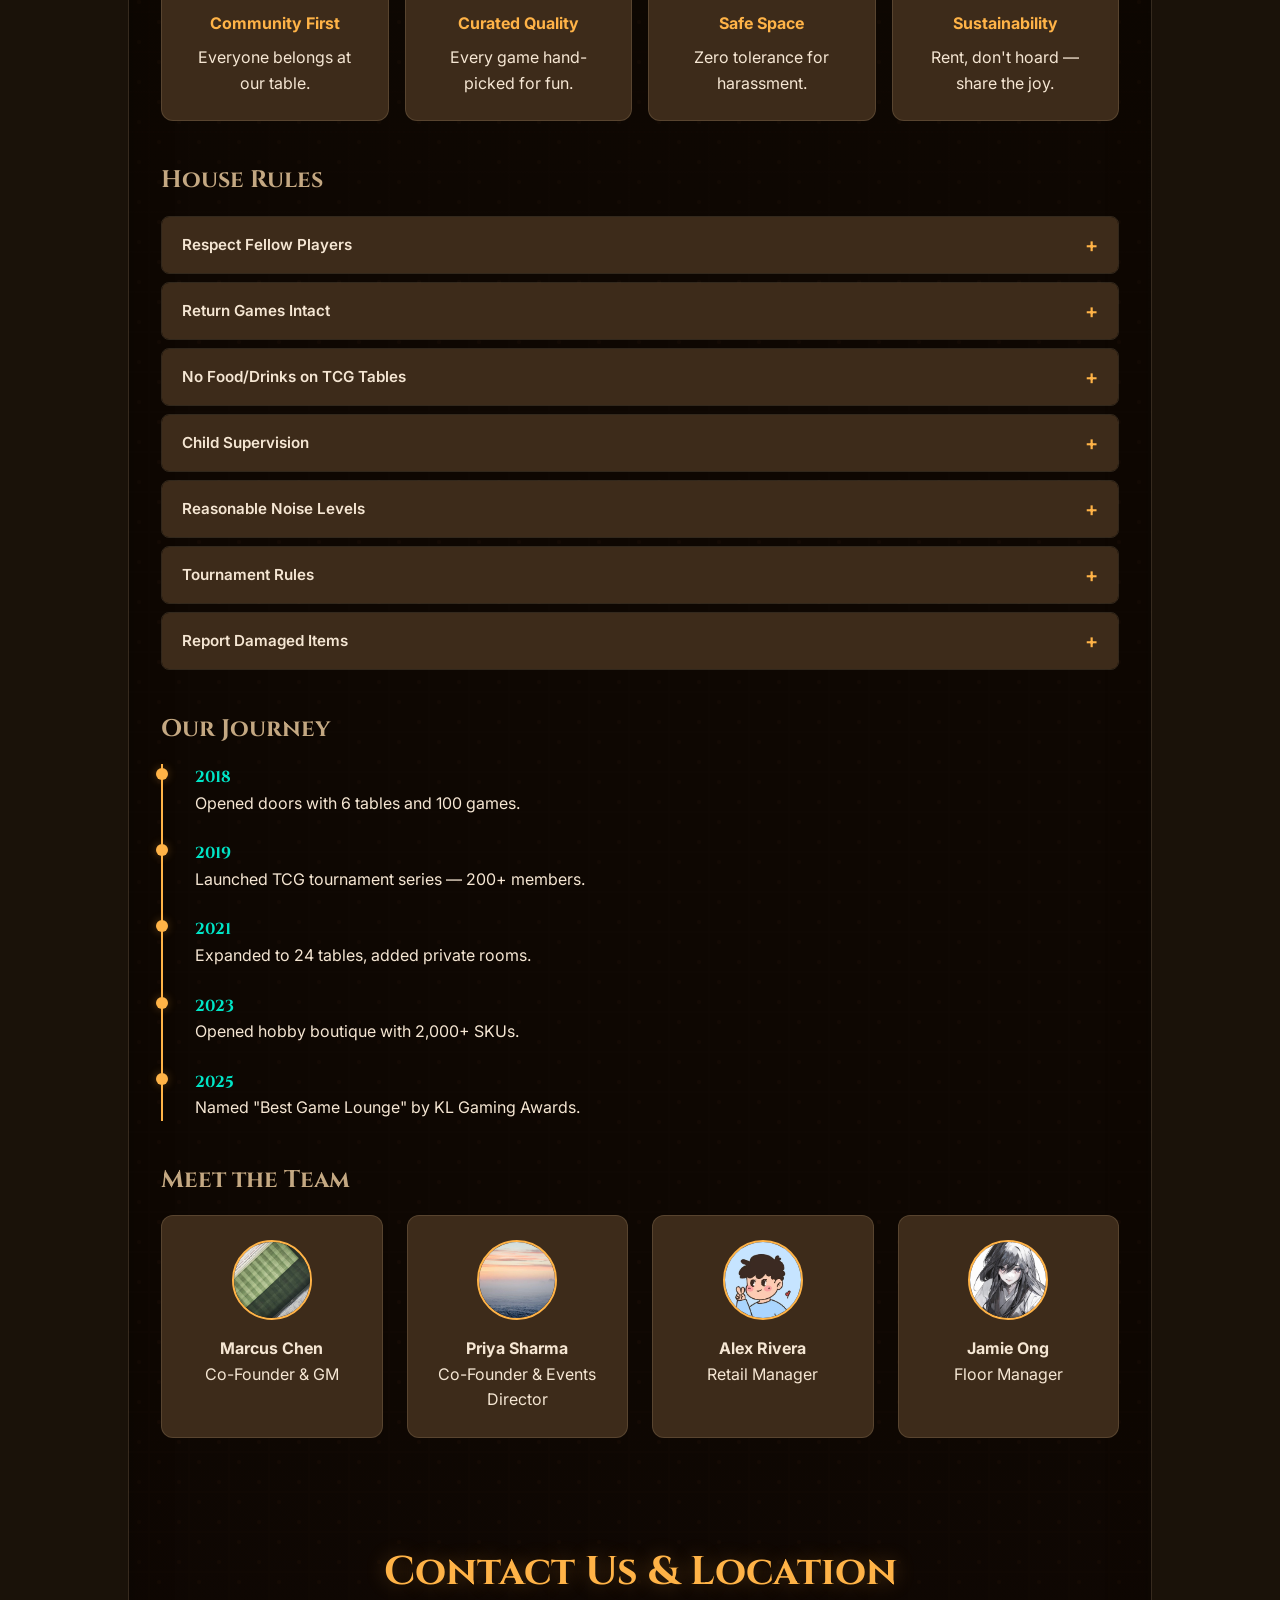
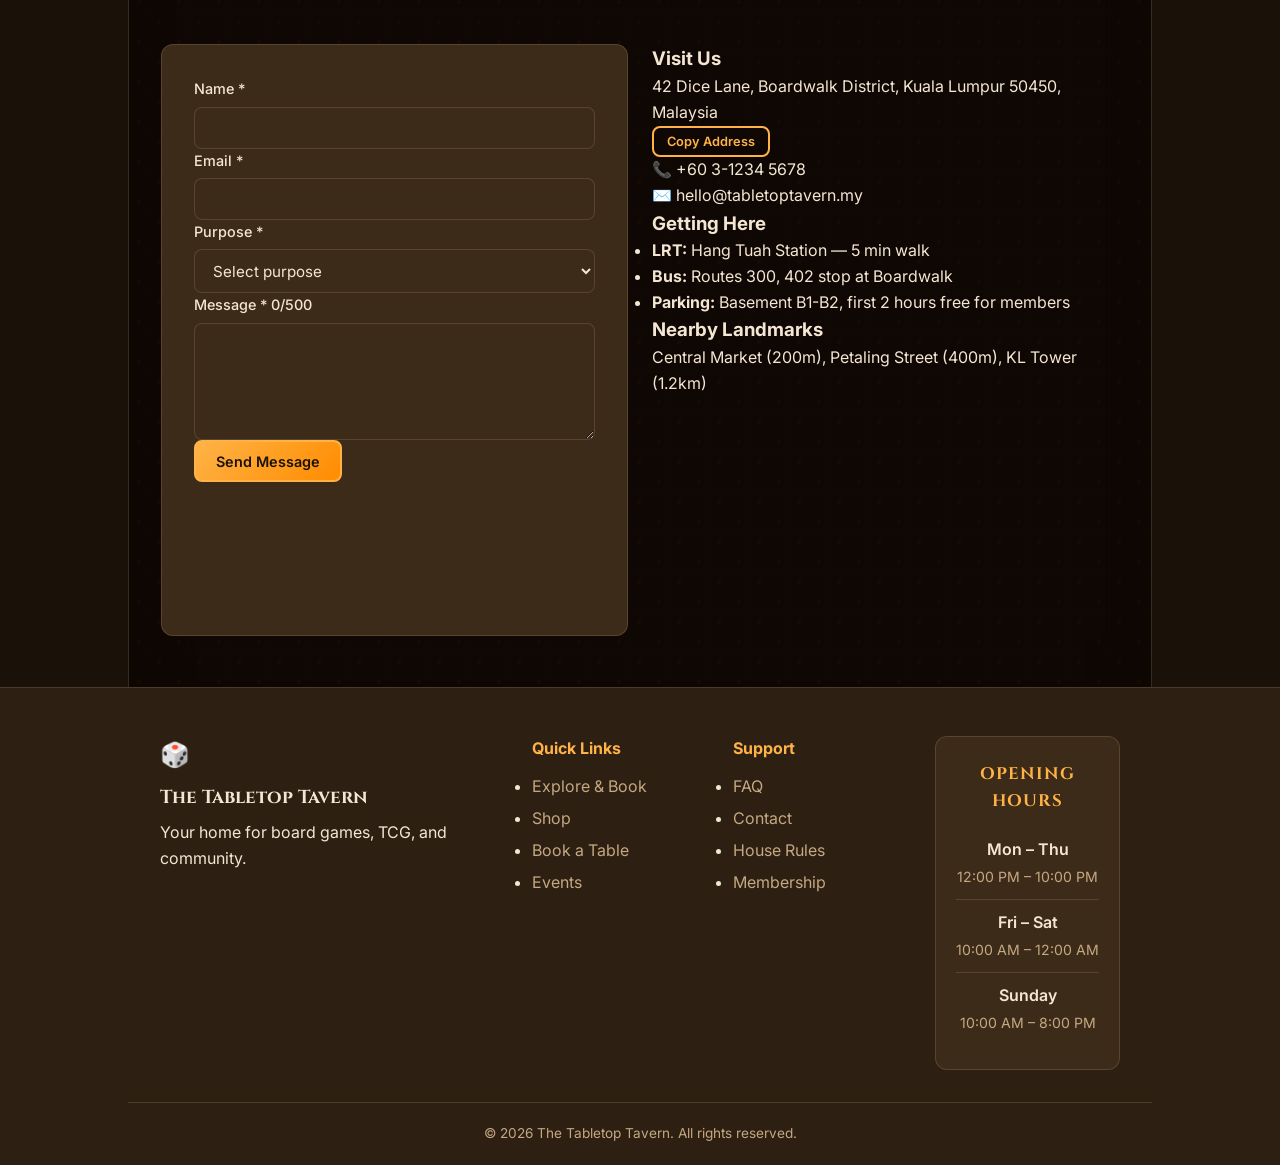
==== commit 855a017e: "Update index.html" ====
--- a/index.html
+++ b/index.html
@@ -56,7 +56,7 @@
               <p class="hero-slogan">Where Every Roll Tells a Story</p>
               <div class="hero-cta">
                 <a href="explore-book.html#shop" class="btn btn-primary btn-lg">Browse Board Games</a>
-                <a href="explore-book.html#booking" class="btn btn-secondary btn-lg">Reserve a Table</a>
+                <a href="explore-book.html#rentals" class="btn btn-secondary btn-lg">Reserve a Game/Table</a>
                 <a href="events.html" class="btn btn-outline btn-lg">View Events</a>
               </div>
             </div>
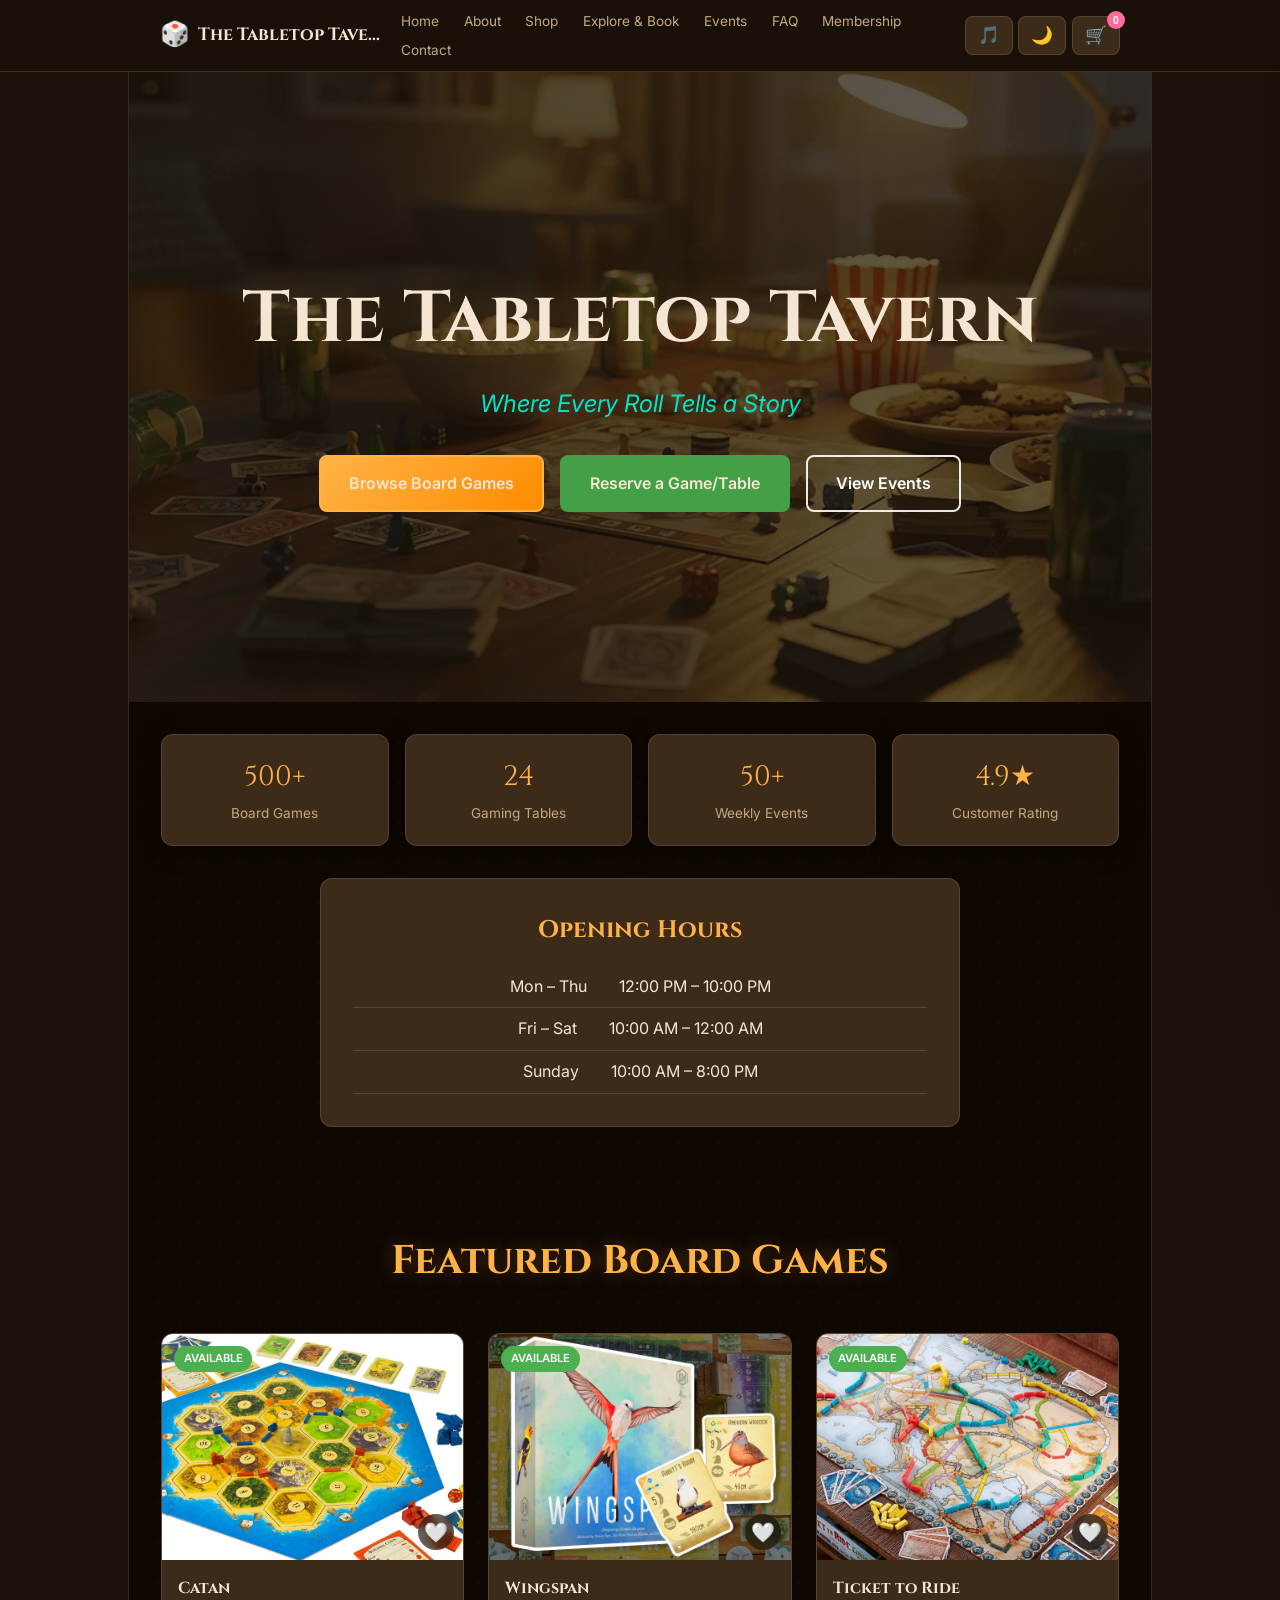
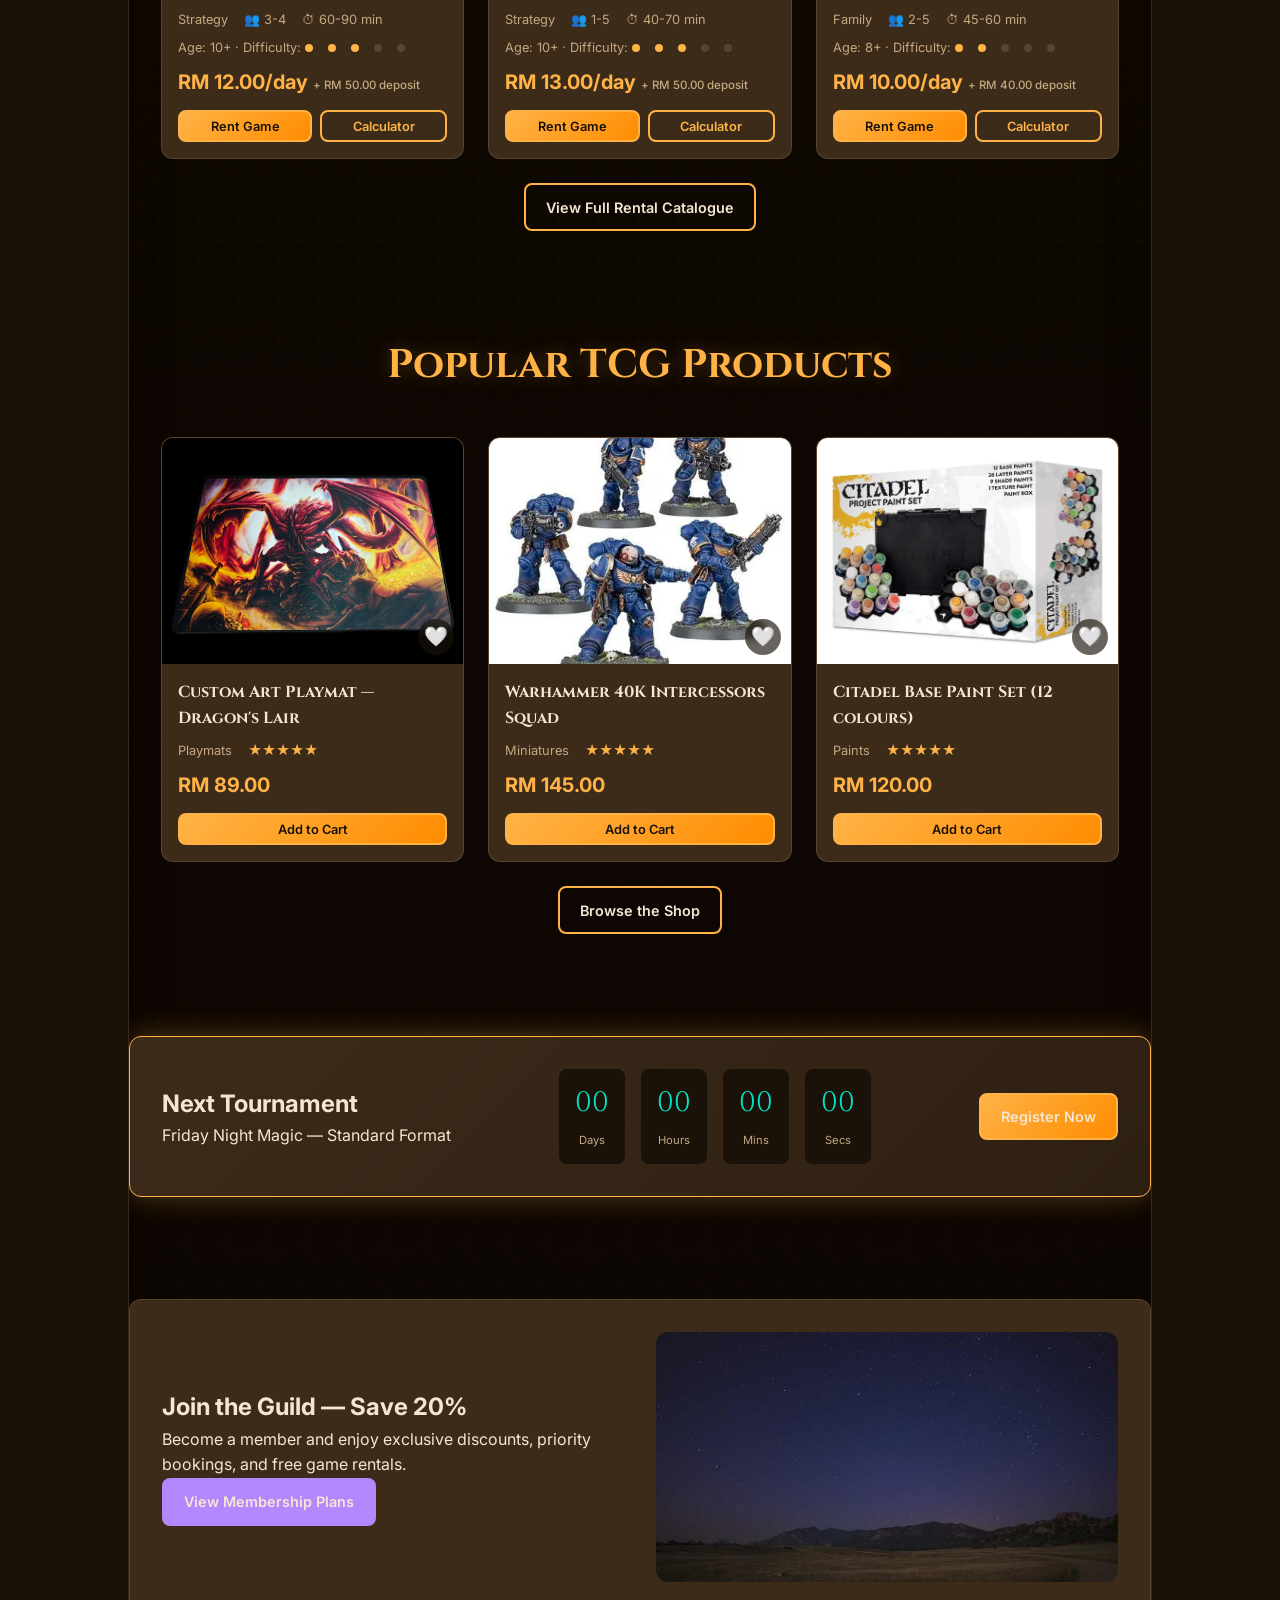
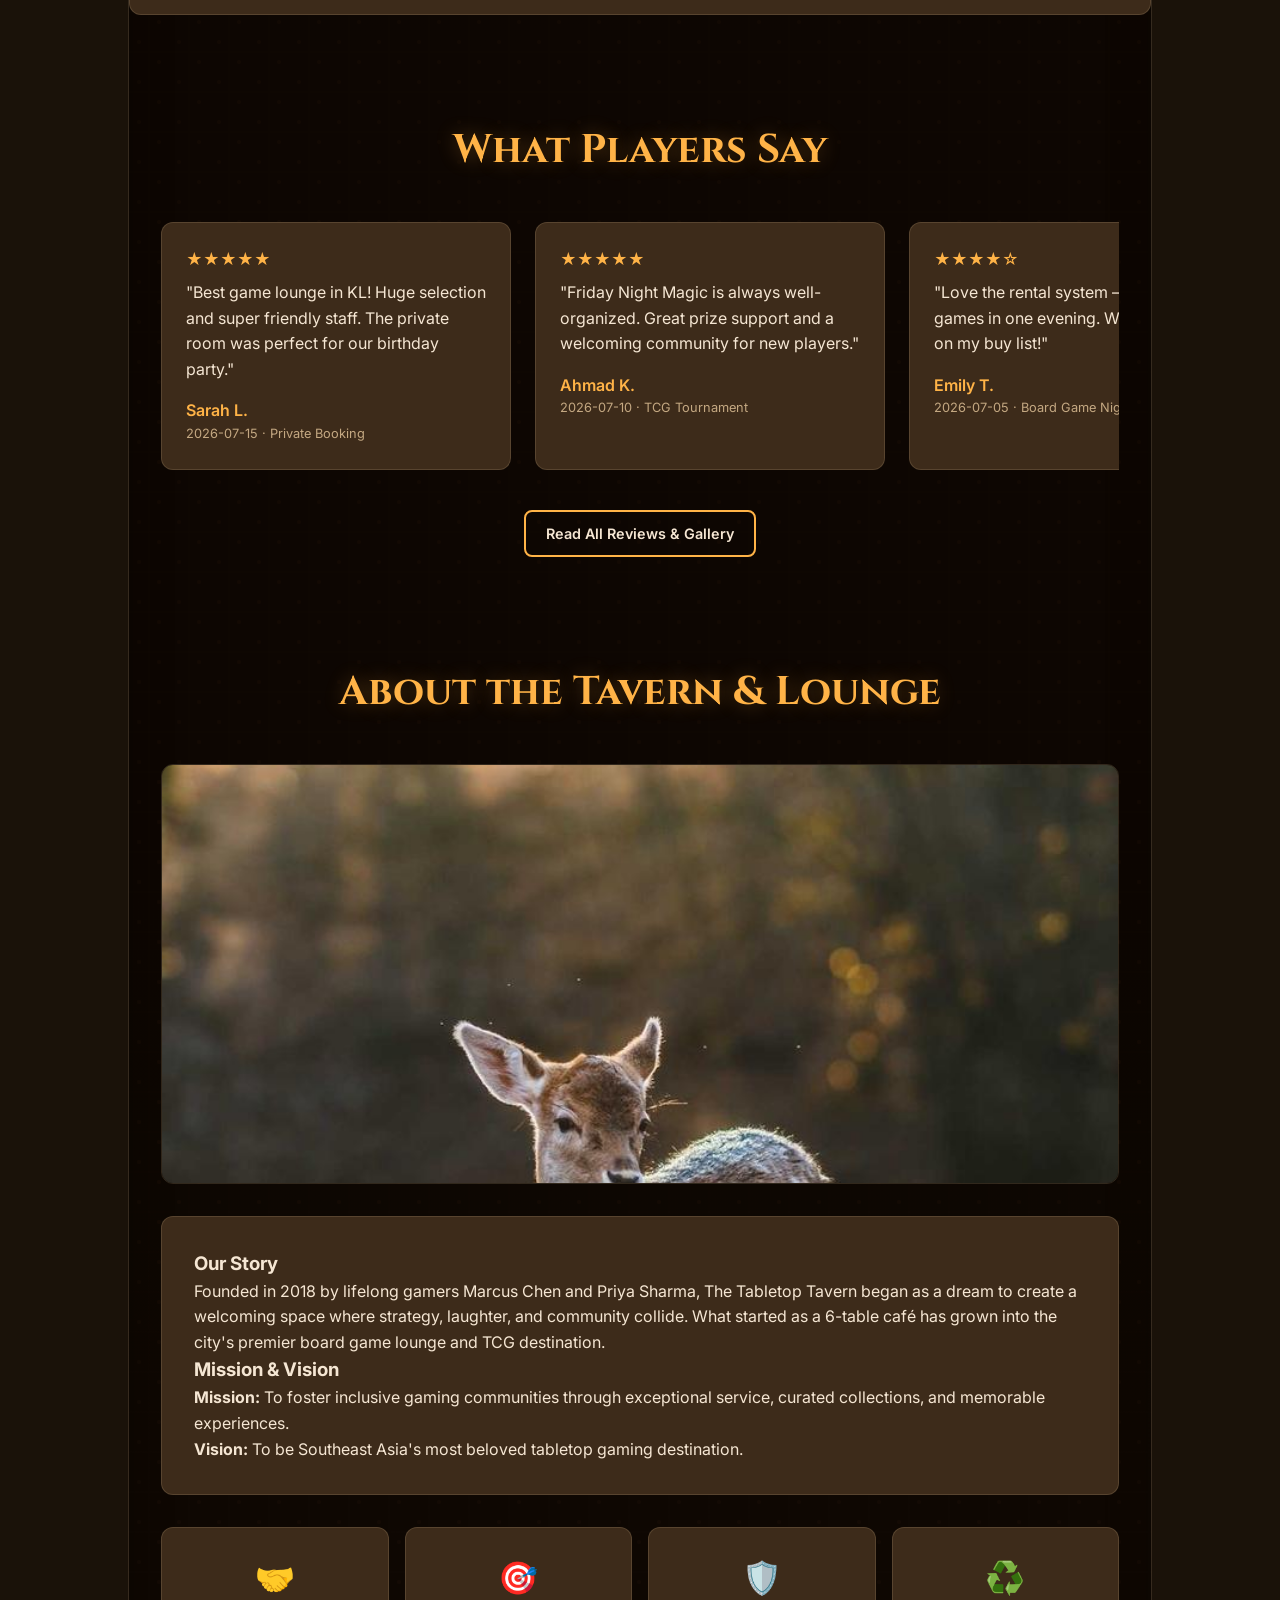
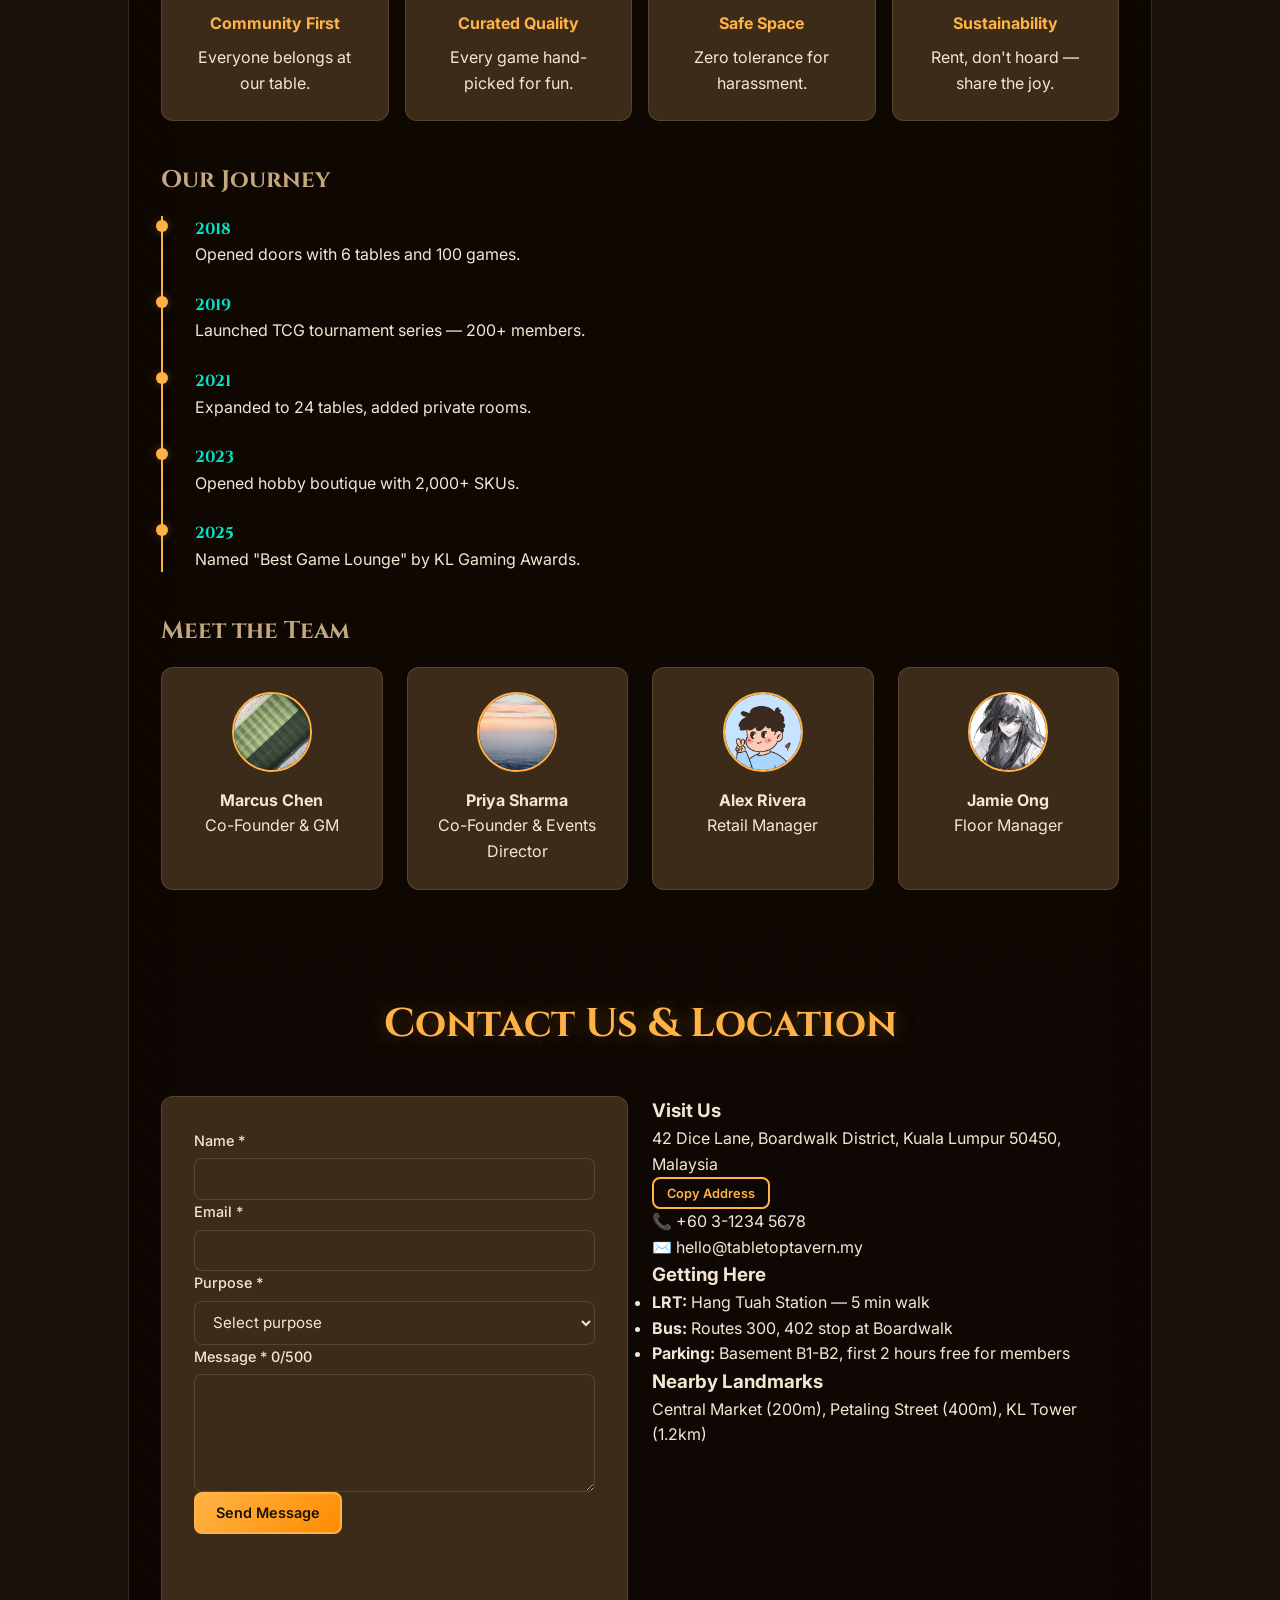
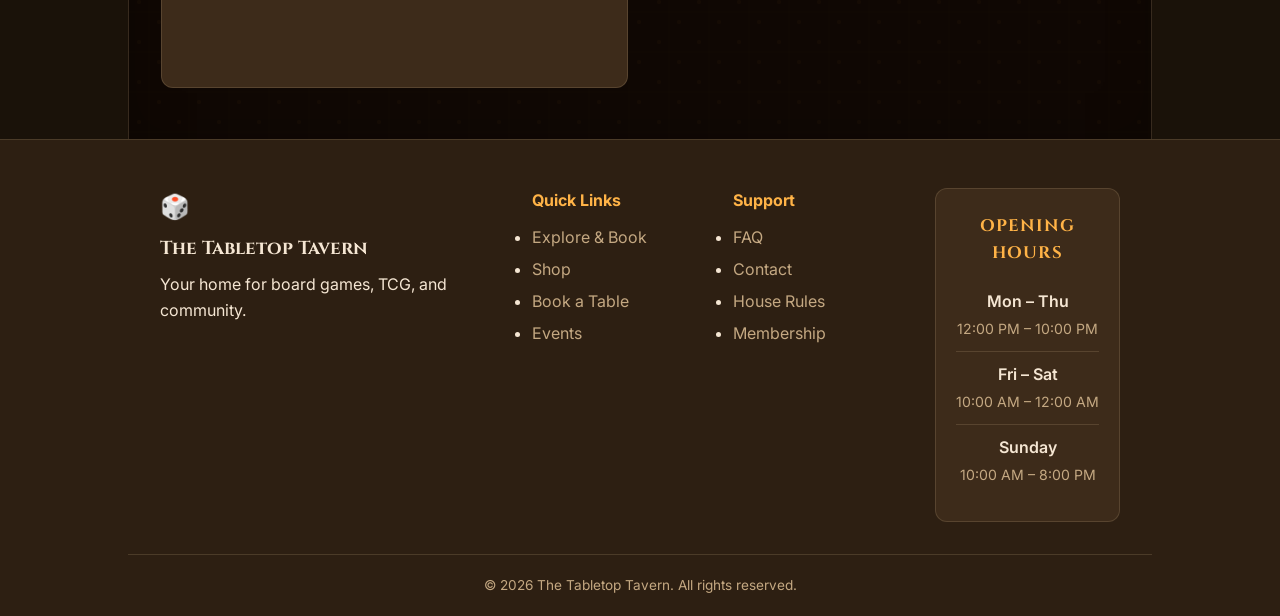
==== commit 27cccbde: "Add files via upload" ====
--- a/index.html
+++ b/index.html
@@ -55,8 +55,8 @@
               <h1 id="hero-heading">The Tabletop Tavern</h1>
               <p class="hero-slogan">Where Every Roll Tells a Story</p>
               <div class="hero-cta">
-                <a href="explore-book.html#shop" class="btn btn-primary btn-lg">Browse Board Games</a>
-                <a href="explore-book.html#rentals" class="btn btn-secondary btn-lg">Reserve a Game/Table</a>
+                <a href="shop.html" class="btn btn-primary btn-lg">Browse Board Games</a>
+                <a href="explore-book.html" class="btn btn-secondary btn-lg">Reserve a Game/Table</a>
                 <a href="events.html" class="btn btn-outline btn-lg">View Events</a>
               </div>
             </div>
@@ -160,39 +160,6 @@
               <div class="value-card"><span>🎯</span><h4>Curated Quality</h4><p>Every game hand-picked for fun.</p></div>
               <div class="value-card"><span>🛡️</span><h4>Safe Space</h4><p>Zero tolerance for harassment.</p></div>
               <div class="value-card"><span>♻️</span><h4>Sustainability</h4><p>Rent, don't hoard — share the joy.</p></div>
-            </div>
-          </div>
-
-          <!-- House Rules Accordion -->
-          <h3 class="subsection-title">House Rules</h3>
-          <div class="accordion" id="house-rules">
-            <div class="accordion-item">
-              <button class="accordion-trigger" aria-expanded="false">Respect Fellow Players</button>
-              <div class="accordion-panel"><p>Treat all guests with courtesy. No trash talk, gloating, or unsportsmanlike conduct. We're here to have fun together.</p></div>
-            </div>
-            <div class="accordion-item">
-              <button class="accordion-trigger" aria-expanded="false">Return Games Intact</button>
-              <div class="accordion-panel"><p>Count all pieces before and after play. Report missing components immediately. Replacement fees apply for lost items.</p></div>
-            </div>
-            <div class="accordion-item">
-              <button class="accordion-trigger" aria-expanded="false">No Food/Drinks on TCG Tables</button>
-              <div class="accordion-panel"><p>TCG tournament areas are drink-free zones. Snacks are welcome at standard tables only. Use coasters always.</p></div>
-            </div>
-            <div class="accordion-item">
-              <button class="accordion-trigger" aria-expanded="false">Child Supervision</button>
-              <div class="accordion-panel"><p>Children under 12 must be accompanied by an adult at all times. Family tables are available in the lounge area.</p></div>
-            </div>
-            <div class="accordion-item">
-              <button class="accordion-trigger" aria-expanded="false">Reasonable Noise Levels</button>
-              <div class="accordion-panel"><p>Celebrate victories — but respect others concentrating. Use private rooms for loud party games.</p></div>
-            </div>
-            <div class="accordion-item">
-              <button class="accordion-trigger" aria-expanded="false">Tournament Rules</button>
-              <div class="accordion-panel"><p>Official tournament rules apply during events. Judges' decisions are final. Register 15 minutes before start time.</p></div>
-            </div>
-            <div class="accordion-item">
-              <button class="accordion-trigger" aria-expanded="false">Report Damaged Items</button>
-              <div class="accordion-panel"><p>Found damaged games or equipment? Tell staff immediately. Never attempt repairs yourself.</p></div>
             </div>
           </div>
 
@@ -289,7 +256,7 @@
           <ul>
             <li><a href="faq.html">FAQ</a></li>
             <li><a href="index.html#contact">Contact</a></li>
-            <li><a href="index.html#about">House Rules</a></li>
+            <li><a href="faq.html#house-rules">House Rules</a></li>
             <li><a href="membership.html">Membership</a></li>
           </ul>
         </div>
--- a/styles.css
+++ b/styles.css
@@ -1107,6 +1107,15 @@
 .checklist li label { display: flex; align-items: center; gap: 0.75rem; cursor: pointer; }
 .checklist input[type="checkbox"] { width: 18px; height: 18px; accent-color: var(--accent); }
 
+.house-rules-block {
+  background: var(--bg-card);
+  border: 1px solid var(--border);
+  border-radius: var(--radius);
+  padding: 1.5rem;
+  margin-bottom: 2rem;
+}
+.house-rules-block .subsection-title { margin-top: 0; }
+
 .faq-controls { display: flex; gap: 1rem; margin-bottom: 1.5rem; flex-wrap: wrap; }
 .faq-controls input, .faq-controls select {
   flex: 1 1 100%;
@@ -1258,18 +1267,6 @@
   padding: 0.5rem 0;
   border-bottom: 1px solid var(--border);
   font-size: 0.9rem;
-}
-
-.event-filters { display: flex; gap: 1rem; margin-bottom: 1.5rem; flex-wrap: wrap; }
-.event-filters select {
-  padding: 0.5rem;
-  background: var(--bg-card);
-  border: 1px solid var(--border);
-  border-radius: var(--radius-sm);
-  color: var(--text-primary);
-  width: 100%;
-  max-width: 100%;
-  min-width: 0;
 }
 
 .event-status {
@@ -1798,7 +1795,6 @@
     max-width: none;
   }
   .faq-controls { flex-direction: column; }
-  .event-filters { flex-direction: column; }
   .room-guide-list { grid-template-columns: 1fr; }
   .hero-slider { min-height: 380px; }
   .section-title { margin-bottom: 1.75rem; }
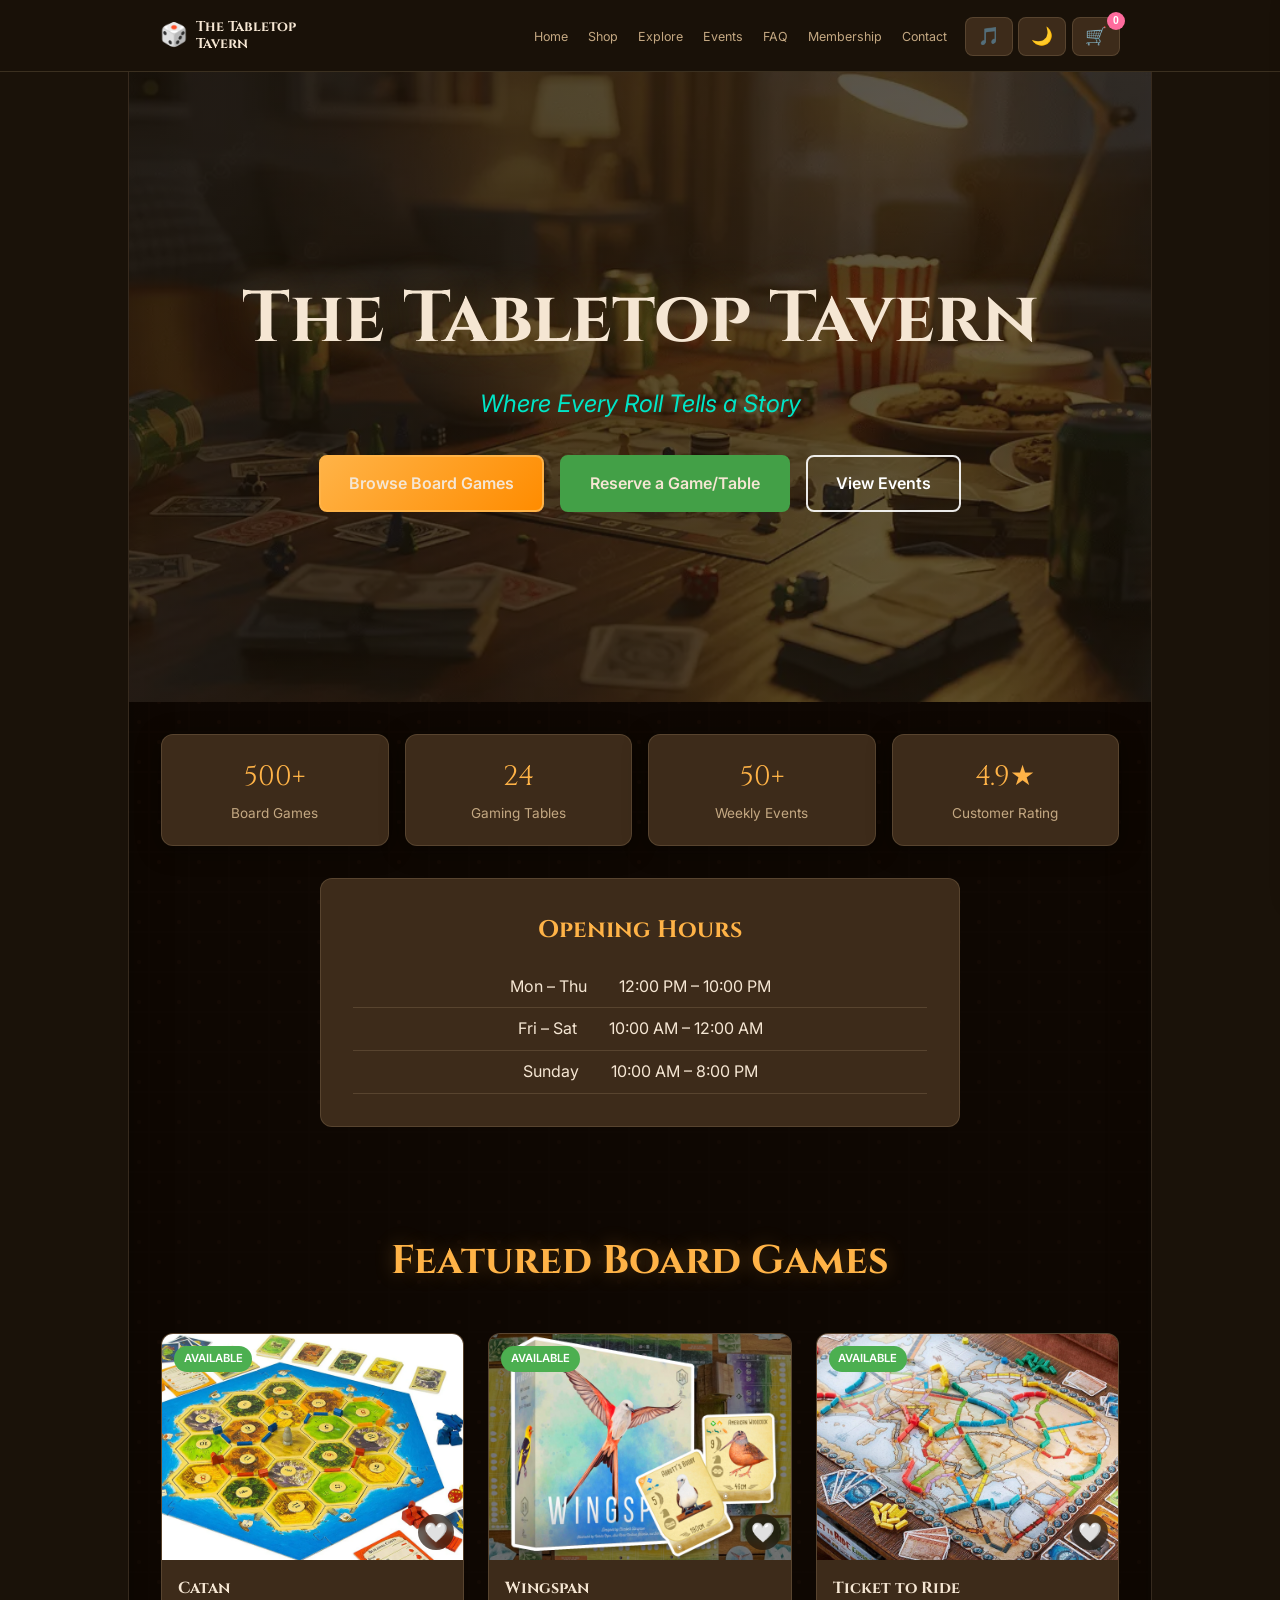
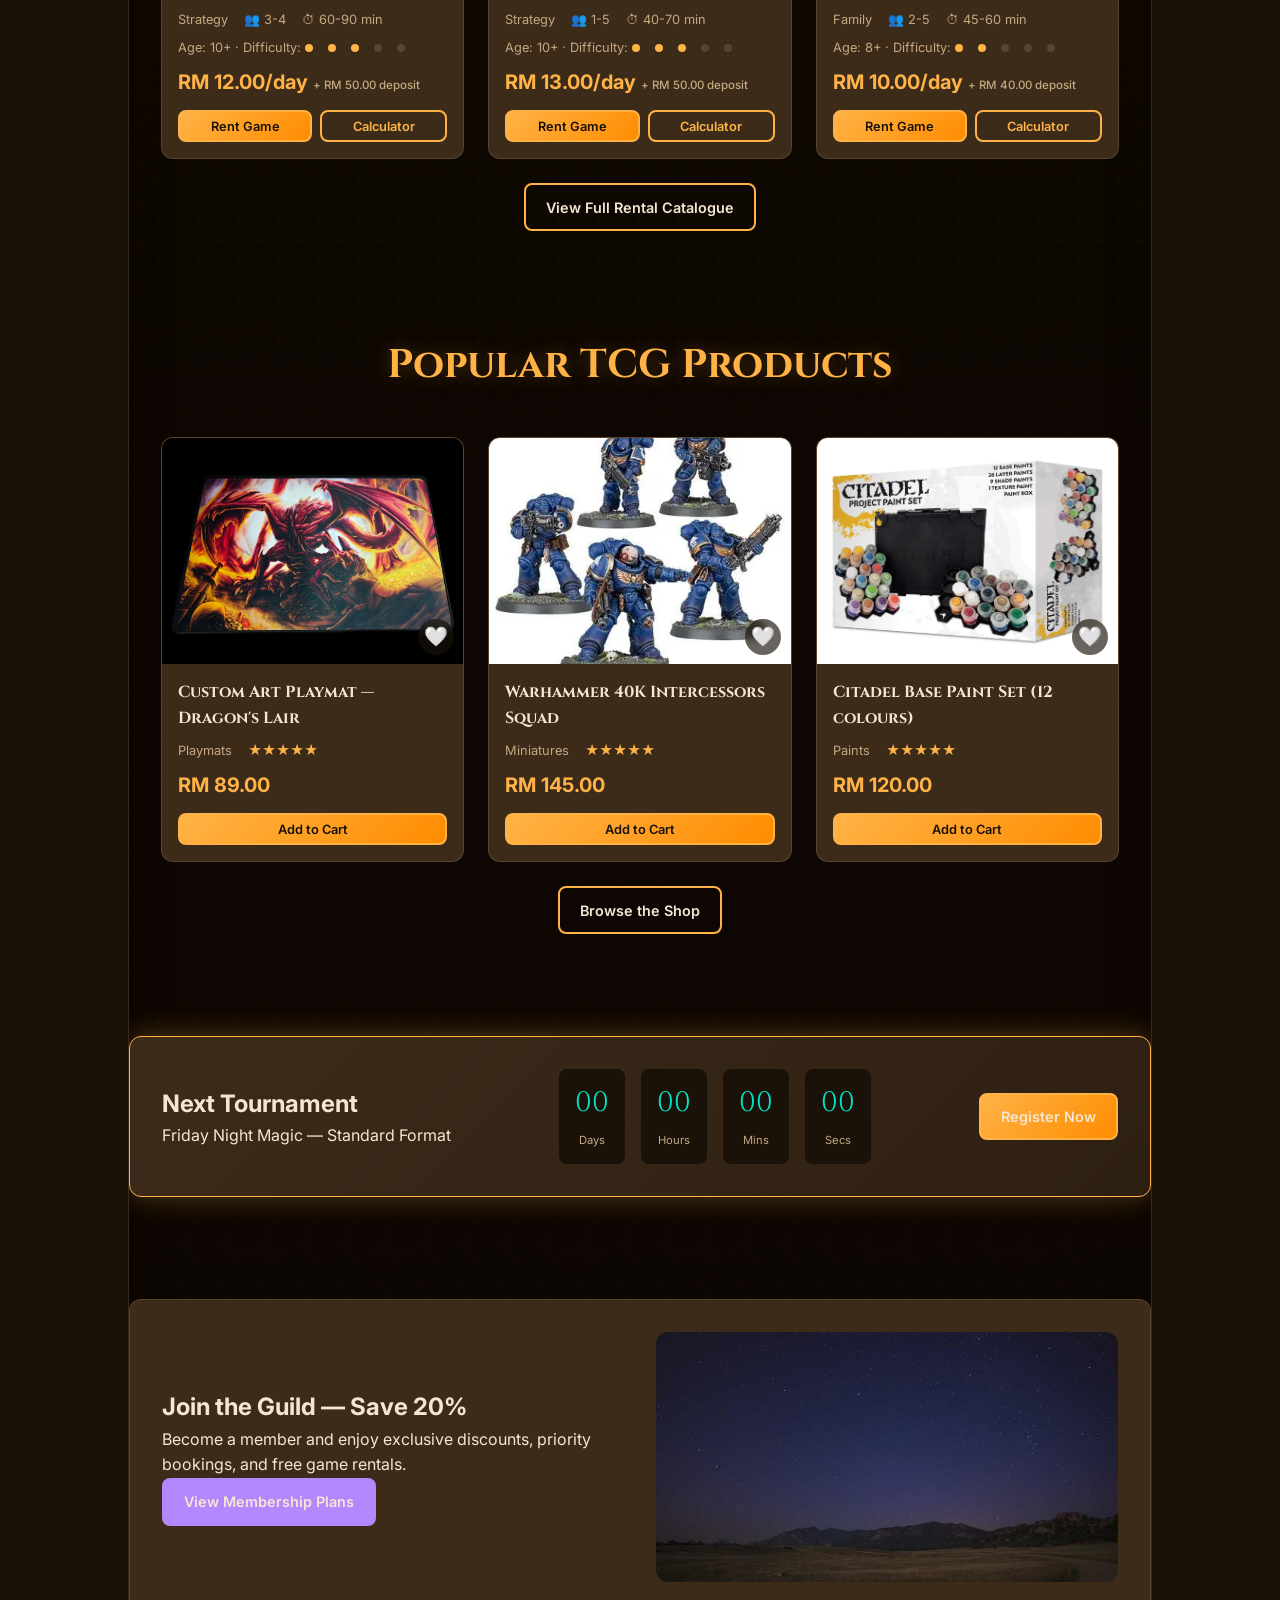
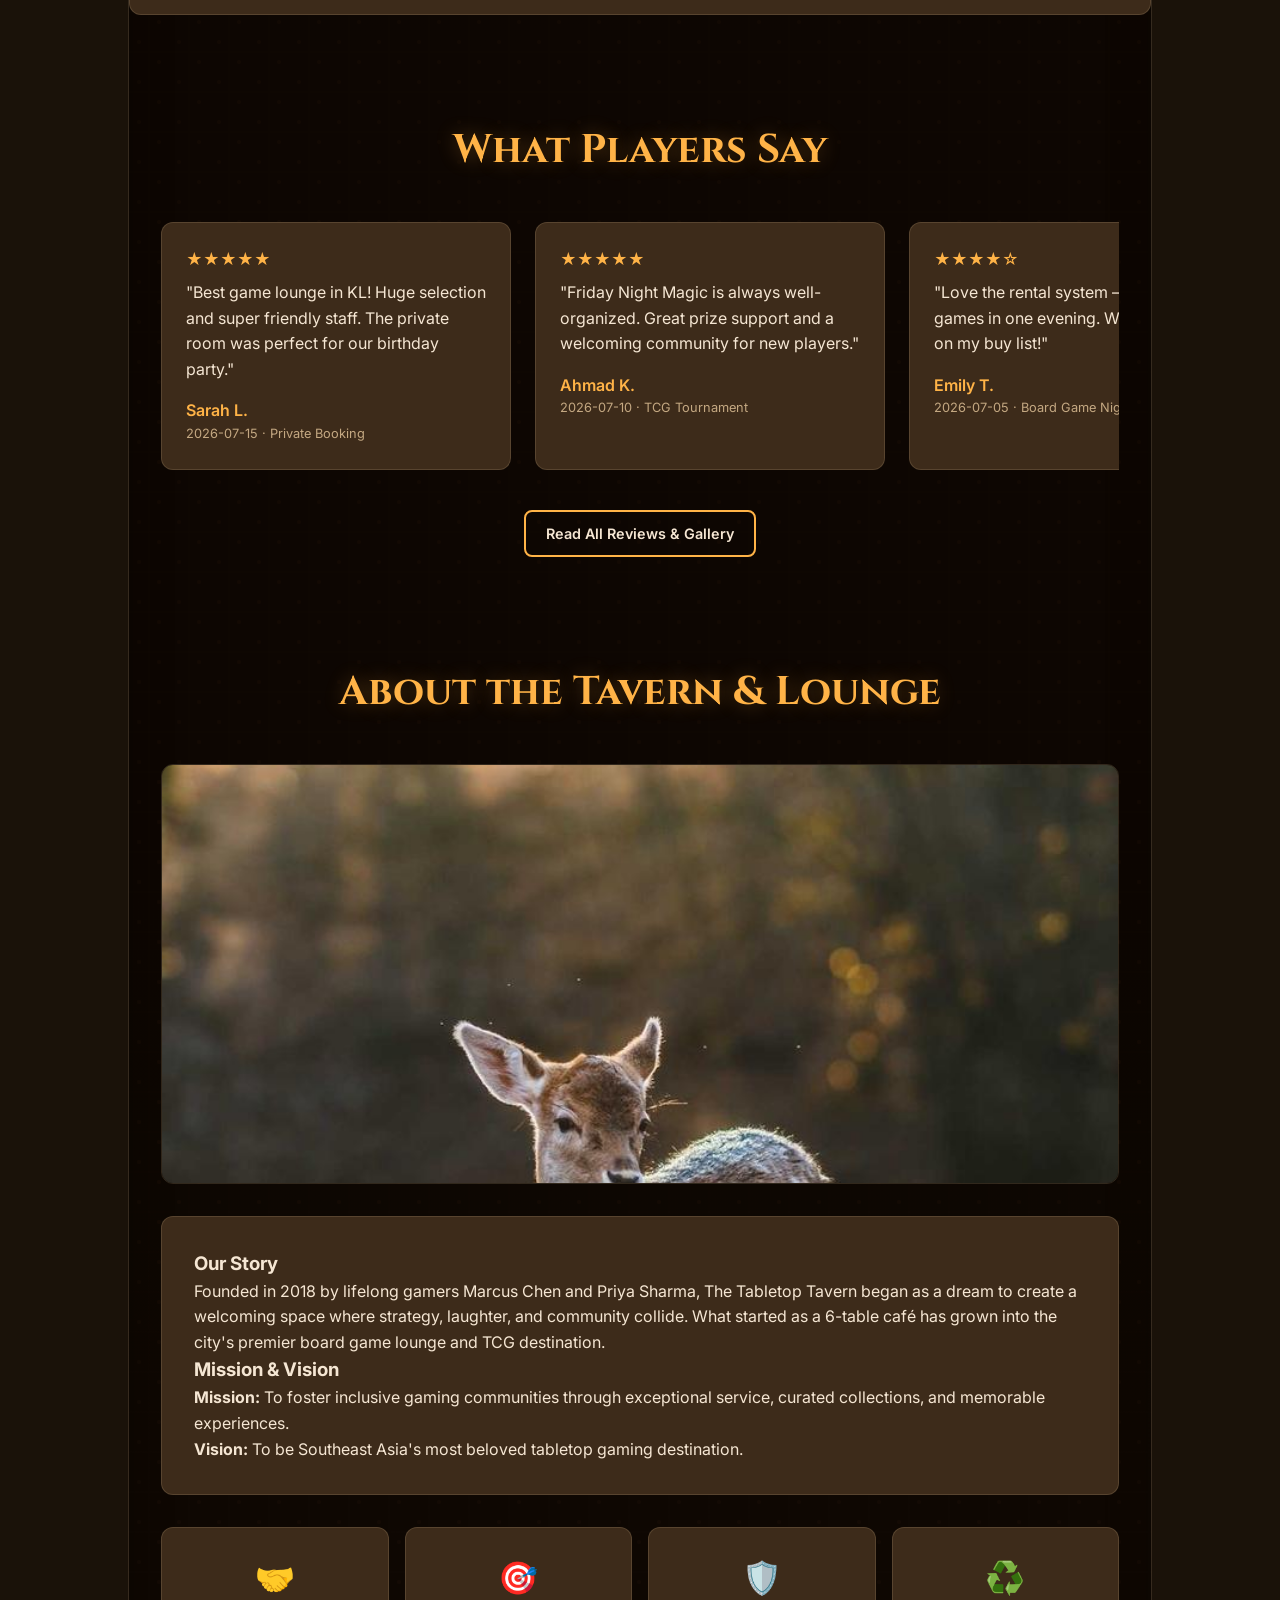
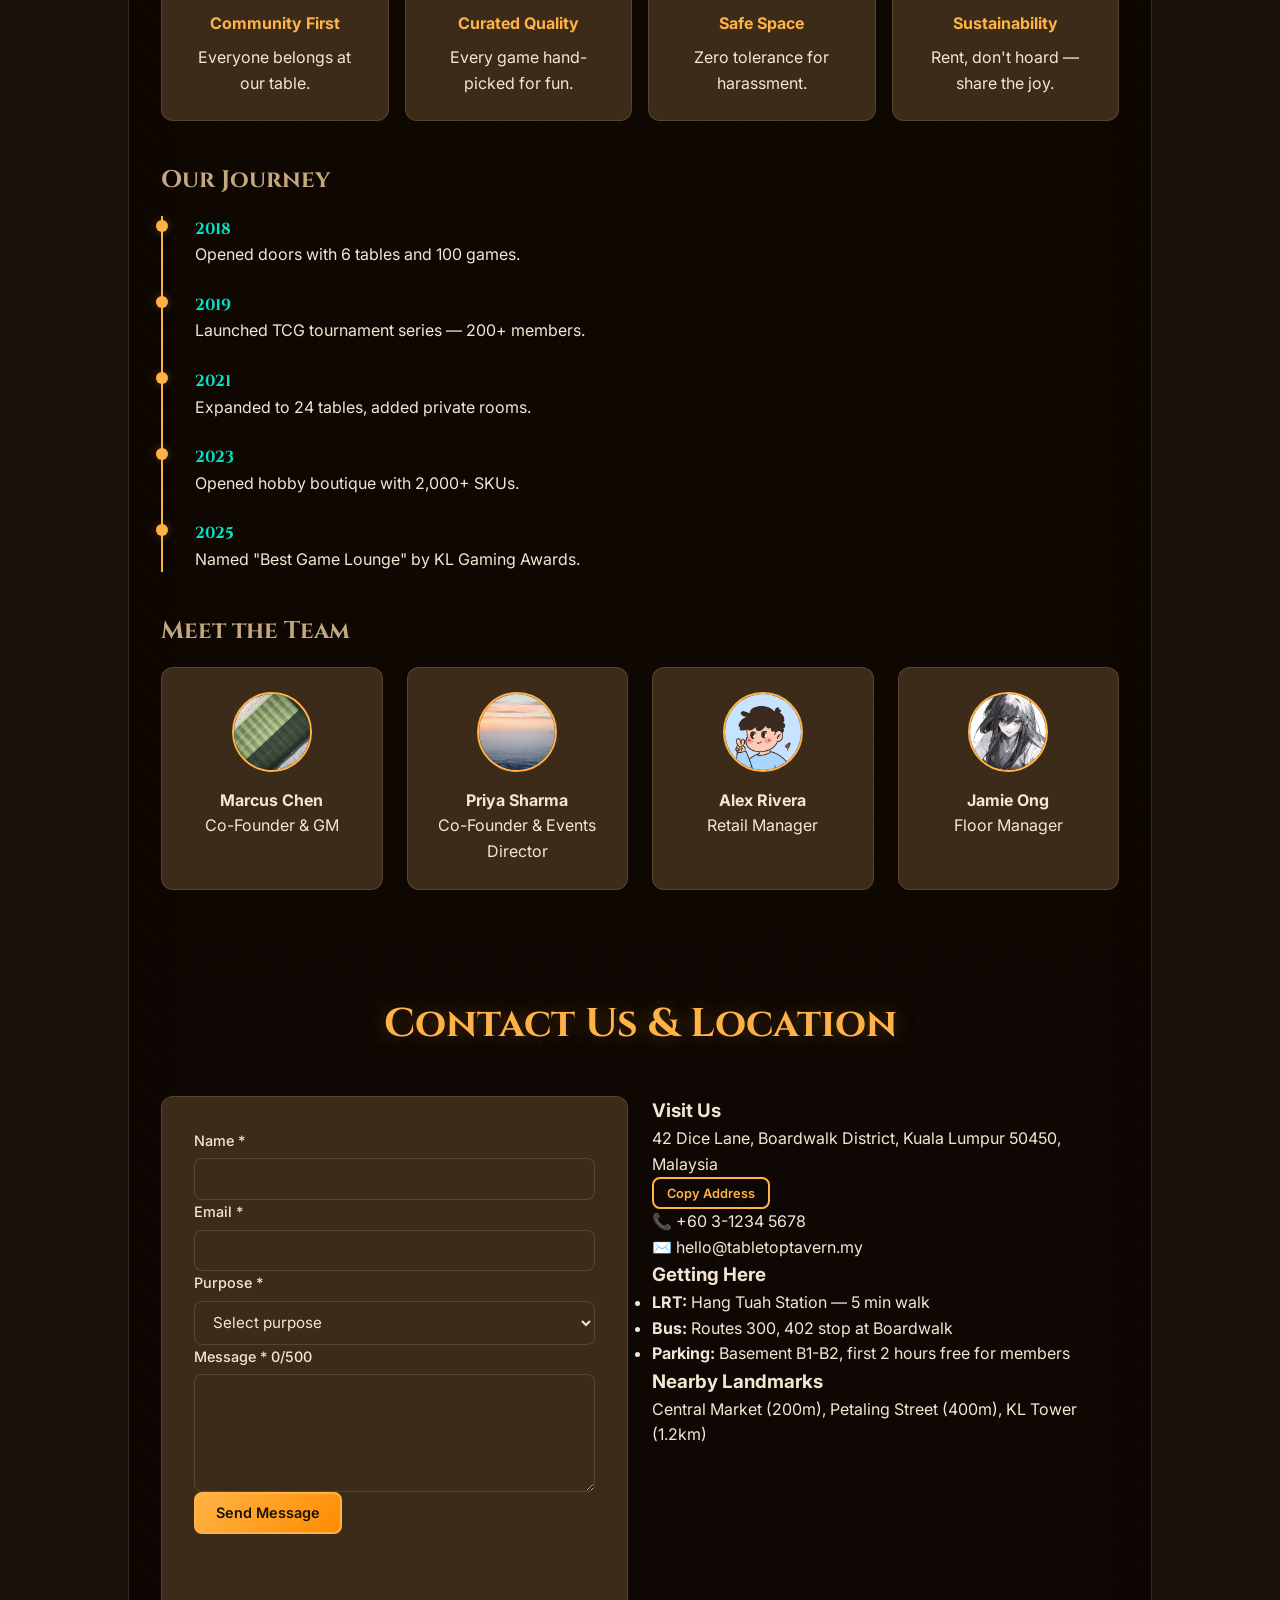
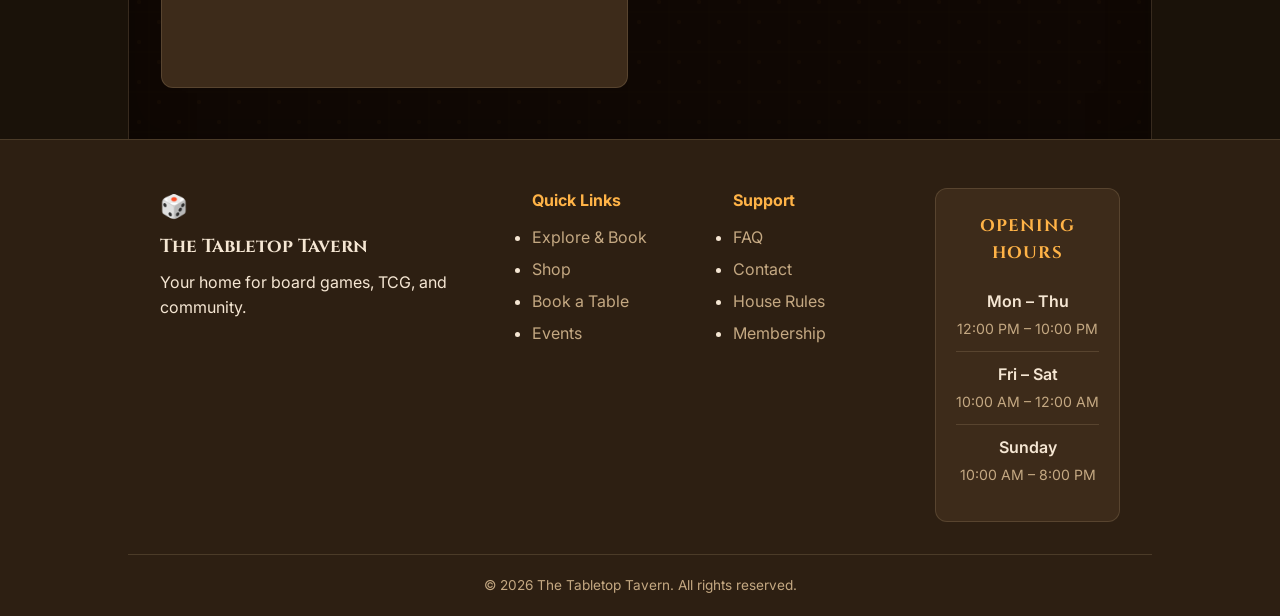
==== commit 86a0707a: "Add files via upload" ====
--- a/index.html
+++ b/index.html
@@ -25,9 +25,8 @@
         <nav id="main-nav" class="main-nav" role="navigation" aria-label="Main navigation">
           <ul role="list">
             <li><a href="index.html" class="nav-link active">Home</a></li>
-            <li><a href="index.html#about" class="nav-link">About</a></li>
             <li><a href="shop.html" class="nav-link">Shop</a></li>
-            <li><a href="explore-book.html" class="nav-link">Explore & Book</a></li>
+            <li><a href="explore-book.html" class="nav-link">Explore</a></li>
             <li><a href="events.html" class="nav-link">Events</a></li>
             <li><a href="faq.html" class="nav-link">FAQ</a></li>
             <li><a href="membership.html" class="nav-link">Membership</a></li>
@@ -314,7 +313,7 @@
   <!-- Membership Popup Banner -->
   <div id="membership-popup" class="membership-popup hidden" role="dialog" aria-label="Membership promotion">
     <button class="popup-close btn-icon" aria-label="Dismiss">✕</button>
-    <h3>🎉 Welcome! Get 10% off your first visit</h3>
+    <h3>🎉 Welcome!</h3>
     <p>Join our newsletter for exclusive deals and event updates.</p>
     <input type="email" id="popup-email" placeholder="Your email">
     <button id="popup-subscribe" class="btn btn-accent">Subscribe</button>
--- a/styles.css
+++ b/styles.css
@@ -120,6 +120,7 @@
   overflow-x: hidden;
   max-width: 100%;
   min-height: 100vh;
+  padding-top: var(--header-h);
 }
 
 /* Centered content column — 1024px max, consistent side gutters */
@@ -210,18 +211,24 @@
 
 /* ========== HEADER ========== */
 .site-header {
-  position: sticky;
+  position: fixed;
   top: 0;
+  left: 0;
+  right: 0;
+  width: 100%;
   z-index: 1000;
   background: var(--surface-header);
   backdrop-filter: blur(12px);
   border-bottom: 1px solid var(--border);
-  height: var(--header-h);
+  height: auto;
+  min-height: var(--header-h);
   max-width: 100%;
-  overflow-x: clip;
-}
-.site-header > .container {
-  height: 100%;
+}
+
+.site-header > .container,
+.site-header .header-inner.container {
+  min-height: var(--header-h);
+  height: auto;
   max-width: min(var(--layout-max), 100%);
 }
 
@@ -229,10 +236,73 @@
   display: flex;
   align-items: center;
   justify-content: space-between;
-  height: 100%;
+  min-height: var(--header-h);
+  height: auto;
   gap: 0.5rem;
   width: 100%;
   min-width: 0;
+  padding-block: 0.35rem;
+}
+
+@media (min-width: 1024px) {
+  .site-header,
+  .site-header > .container,
+  .site-header .header-inner.container {
+    height: var(--header-h);
+    min-height: var(--header-h);
+  }
+  .header-inner {
+    display: grid;
+    grid-template-columns: auto minmax(0, 1fr) auto;
+    grid-template-areas: "brand nav actions";
+    align-items: center;
+    column-gap: 0.4rem;
+    height: var(--header-h);
+    min-height: var(--header-h);
+    padding-block: 0;
+  }
+  .logo {
+    grid-area: brand;
+    max-width: 9.5rem;
+    gap: 0.35rem;
+    font-size: 1rem;
+    z-index: 2;
+  }
+  .logo-icon { font-size: 1.25rem; }
+  .logo-text {
+    font-size: 0.78rem;
+    white-space: nowrap;
+  }
+  .nav-toggle { display: none !important; }
+  .main-nav {
+    grid-area: nav;
+    min-width: 0;
+  }
+  .main-nav ul {
+    flex-wrap: nowrap;
+    justify-content: flex-start;
+    align-content: center;
+    gap: 0.1rem 0.2rem;
+    padding-block: 0;
+  }
+  .nav-link {
+    font-size: 0.68rem;
+    padding: 0.22rem 0.32rem;
+    line-height: 1.2;
+    white-space: nowrap;
+  }
+  .header-actions {
+    grid-area: actions;
+    gap: 0.25rem;
+  }
+  .header-actions .member-badge {
+    font-size: 0.65rem;
+    padding: 0.28rem 0.45rem;
+  }
+  .header-actions .btn-icon {
+    padding: 0.35rem 0.5rem;
+    font-size: 0.95rem;
+  }
 }
 
 .logo {
@@ -243,21 +313,27 @@
   font-family: var(--font-display);
   font-weight: 700;
   font-size: 1.1rem;
-  min-width: 0;
-  flex: 1 1 auto;
+  flex: 0 0 auto;
+  flex-shrink: 0;
+  max-width: min(58vw, 16.5rem);
 }
 .logo-icon { font-size: 1.5rem; flex-shrink: 0; }
 .logo-text {
-  overflow: hidden;
-  text-overflow: ellipsis;
-  white-space: nowrap;
+  line-height: 1.2;
+  white-space: normal;
+  overflow: visible;
+  text-overflow: unset;
+}
+
+.main-nav {
+  flex: 1 1 auto;
   min-width: 0;
 }
-
 .main-nav ul {
   display: flex;
   gap: 0.25rem;
   flex-wrap: wrap;
+  justify-content: flex-end;
 }
 .nav-link {
   padding: 0.4rem 0.65rem;
@@ -1107,6 +1183,35 @@
 .checklist li label { display: flex; align-items: center; gap: 0.75rem; cursor: pointer; }
 .checklist input[type="checkbox"] { width: 18px; height: 18px; accent-color: var(--accent); }
 
+.visitor-steps {
+  margin: 0;
+  padding-left: 1.35rem;
+}
+.visitor-steps li {
+  padding: 0.5rem 0;
+  border-bottom: 1px solid var(--border);
+  line-height: 1.5;
+}
+.visitor-steps li:last-child { border-bottom: none; }
+
+.qr-payment-fields {
+  margin-top: 1rem;
+  padding: 1rem;
+  background: var(--bg-secondary);
+  border: 1px solid var(--border);
+  border-radius: var(--radius-sm);
+  text-align: center;
+}
+.payment-qr-image {
+  display: block;
+  margin: 0.75rem auto 0;
+  max-width: min(240px, 100%);
+  height: auto;
+  border-radius: var(--radius-sm);
+  background: #fff;
+  padding: 0.5rem;
+}
+
 .house-rules-block {
   background: var(--bg-card);
   border: 1px solid var(--border);
@@ -1380,6 +1485,8 @@
   right: -420px;
   width: min(400px, 100vw);
   height: 100vh;
+  height: 100dvh;
+  max-height: 100dvh;
   background: var(--surface-cart);
   border-left: 1px solid var(--border);
   z-index: 2000;
@@ -1396,10 +1503,11 @@
   align-items: center;
   padding: 1.25rem;
   border-bottom: 1px solid var(--border);
+  flex-shrink: 0;
 }
 .cart-header h2 { color: var(--text-cart); }
 .cart-panel .btn-icon { color: var(--text-primary); }
-.cart-items { flex: 1; overflow-y: auto; padding: 1rem; color: var(--text-cart); }
+.cart-items { flex: 1; min-height: 0; overflow-y: auto; padding: 1rem; color: var(--text-cart); -webkit-overflow-scrolling: touch; }
 .cart-item {
   display: grid;
   grid-template-columns: 60px 1fr auto;
@@ -1428,7 +1536,16 @@
   cursor: pointer;
   font-size: 0.8rem;
 }
-.cart-footer { padding: 1.25rem; border-top: 1px solid var(--border); color: var(--text-cart); }
+.cart-footer {
+  flex-shrink: 0;
+  padding: 1rem 1.25rem;
+  padding-bottom: max(1.25rem, env(safe-area-inset-bottom, 0px));
+  border-top: 1px solid var(--border);
+  color: var(--text-cart);
+  display: flex;
+  flex-direction: column;
+  gap: 0.65rem;
+}
 .cart-footer .cart-subtotal { color: var(--text-cart); }
 .cart-footer .btn-primary { color: var(--text-on-inverted); }
 .cart-promo { display: flex; gap: 0.5rem; margin-bottom: 0.75rem; }
@@ -1634,6 +1751,7 @@
 .member-since { color: var(--text-secondary); font-size: 0.9rem; margin-bottom: 1rem; }
 .member-perks-list { list-style: disc; padding-left: 1.25rem; }
 .member-perks-list li { margin: 0.35rem 0; }
+.member-status-actions { margin-top: 1.25rem; }
 .summary-member, .summary-priority {
   color: var(--success);
   font-size: 0.9rem;
@@ -1720,8 +1838,21 @@
   }
 }
 
-/* Tablet — up to 1024px reference width */
-@media (max-width: 1024px) {
+/* Wide screens: more comfortable nav spacing */
+@media (min-width: 1280px) {
+  .header-inner { column-gap: 0.65rem; }
+  .logo { max-width: 11.5rem; }
+  .logo-text { font-size: 0.88rem; }
+  .logo-icon { font-size: 1.4rem; }
+  .main-nav ul { gap: 0.15rem 0.35rem; }
+  .nav-link { font-size: 0.78rem; padding: 0.28rem 0.45rem; }
+  .header-actions { gap: 0.35rem; }
+  .header-actions .member-badge { font-size: 0.75rem; padding: 0.35rem 0.65rem; }
+  .header-actions .btn-icon { padding: 0.5rem 0.75rem; font-size: 1.1rem; }
+}
+
+/* Tablet — up to 1023px: drawer menu */
+@media (max-width: 1023px) {
   .nav-toggle { display: flex; flex-shrink: 0; }
   .main-nav {
     position: fixed;
@@ -1733,14 +1864,24 @@
     padding: 1rem var(--page-gutter);
     transform: translateY(-120%);
     opacity: 0;
-    transition: all var(--transition);
+    pointer-events: none;
+    transition: transform var(--transition), opacity var(--transition);
     z-index: 999;
   }
-  .main-nav.open { transform: translateY(0); opacity: 1; }
-  .main-nav ul { flex-direction: column; }
+  .main-nav.open {
+    transform: translateY(0);
+    opacity: 1;
+    pointer-events: auto;
+  }
+  .main-nav ul {
+    flex-direction: column;
+    justify-content: flex-start;
+    flex-wrap: nowrap;
+  }
   .nav-link { display: block; padding: 0.75rem 0; font-size: 0.95rem; }
 
-  .logo-text { font-size: 0.95rem; max-width: 10rem; }
+  .logo { max-width: min(62vw, 16.5rem); }
+  .logo-text { font-size: 0.95rem; }
   .hero-stats { grid-template-columns: repeat(2, 1fr); }
   .values-grid { grid-template-columns: repeat(2, 1fr); }
   .membership-grid { grid-template-columns: 1fr; }
@@ -1759,8 +1900,8 @@
 @media (max-width: 768px) {
   :root { --header-h: 60px; }
 
-  .logo { font-size: 0.85rem; }
-  .logo-text { max-width: 8.5rem; }
+  .logo { font-size: 0.85rem; max-width: min(65vw, 16.5rem); }
+  .logo-text { font-size: 0.85rem; }
   .btn-icon { padding: 0.4rem 0.55rem; font-size: 1rem; }
 
   .filter-bar { flex-direction: column; align-items: stretch; }
@@ -1823,11 +1964,15 @@
   .footer-hours-card { padding: 1.25rem 1rem; }
   .billing-toggle { flex-wrap: wrap; justify-content: center; }
   .promo-row { flex-direction: column; }
-  .cart-promo { flex-direction: column; }
+  .cart-promo { flex-direction: column; margin-bottom: 0; }
+  .cart-footer { padding: 0.75rem 1rem; padding-bottom: max(1rem, env(safe-area-inset-bottom, 0px)); gap: 0.5rem; }
+  .cart-footer .btn { padding: 0.65rem 1rem; }
+  .cart-header { padding: 1rem; }
+  .cart-items { padding: 0.75rem 1rem; }
   .member-badge { font-size: 0.65rem; padding: 0.3rem 0.5rem; }
   .booking-form, .checkout-form, .contact-form { padding: 1rem; }
   .booking-summary, .order-summary { padding: 1rem; }
   .summary-total { font-size: 1rem; word-break: break-word; }
-  .logo-text { max-width: 6.5rem; }
+  .logo-text { font-size: 0.8rem; }
   .section-title { font-size: clamp(1.35rem, 6vw, 1.75rem); }
 }
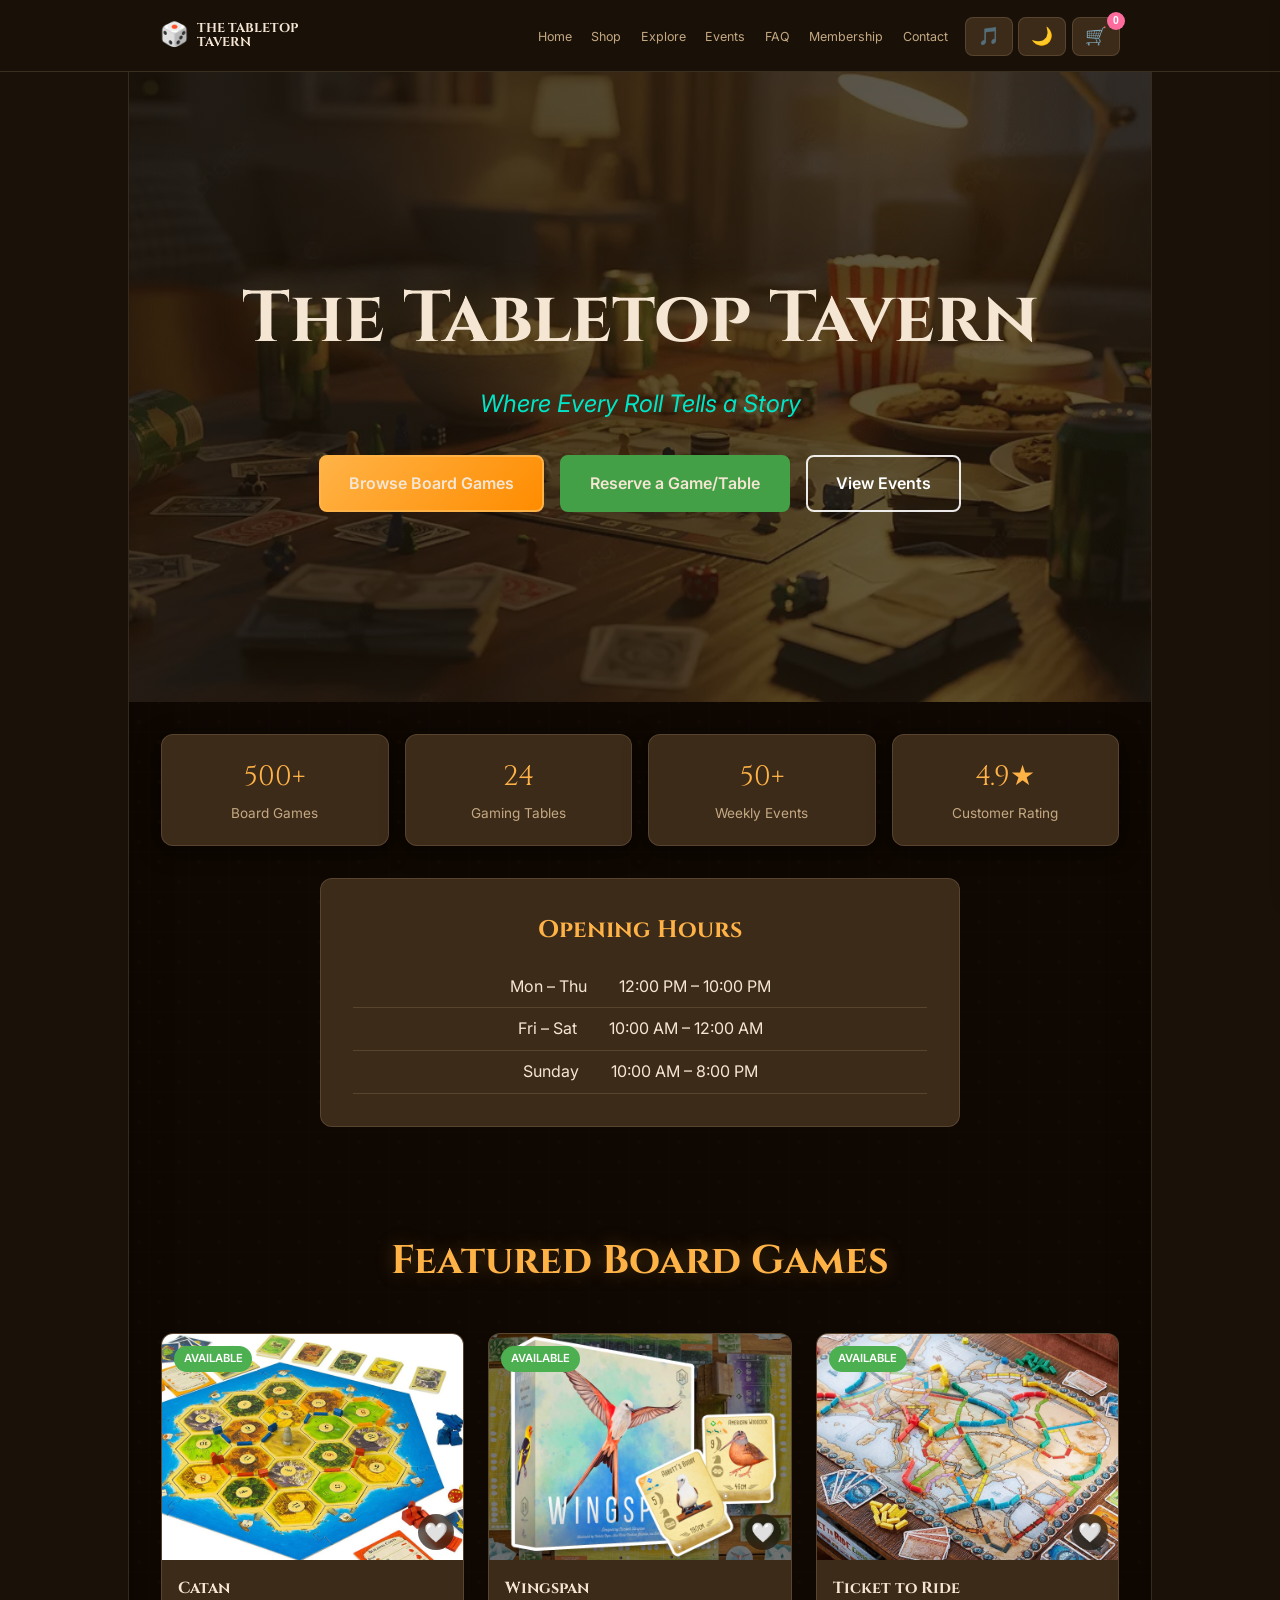
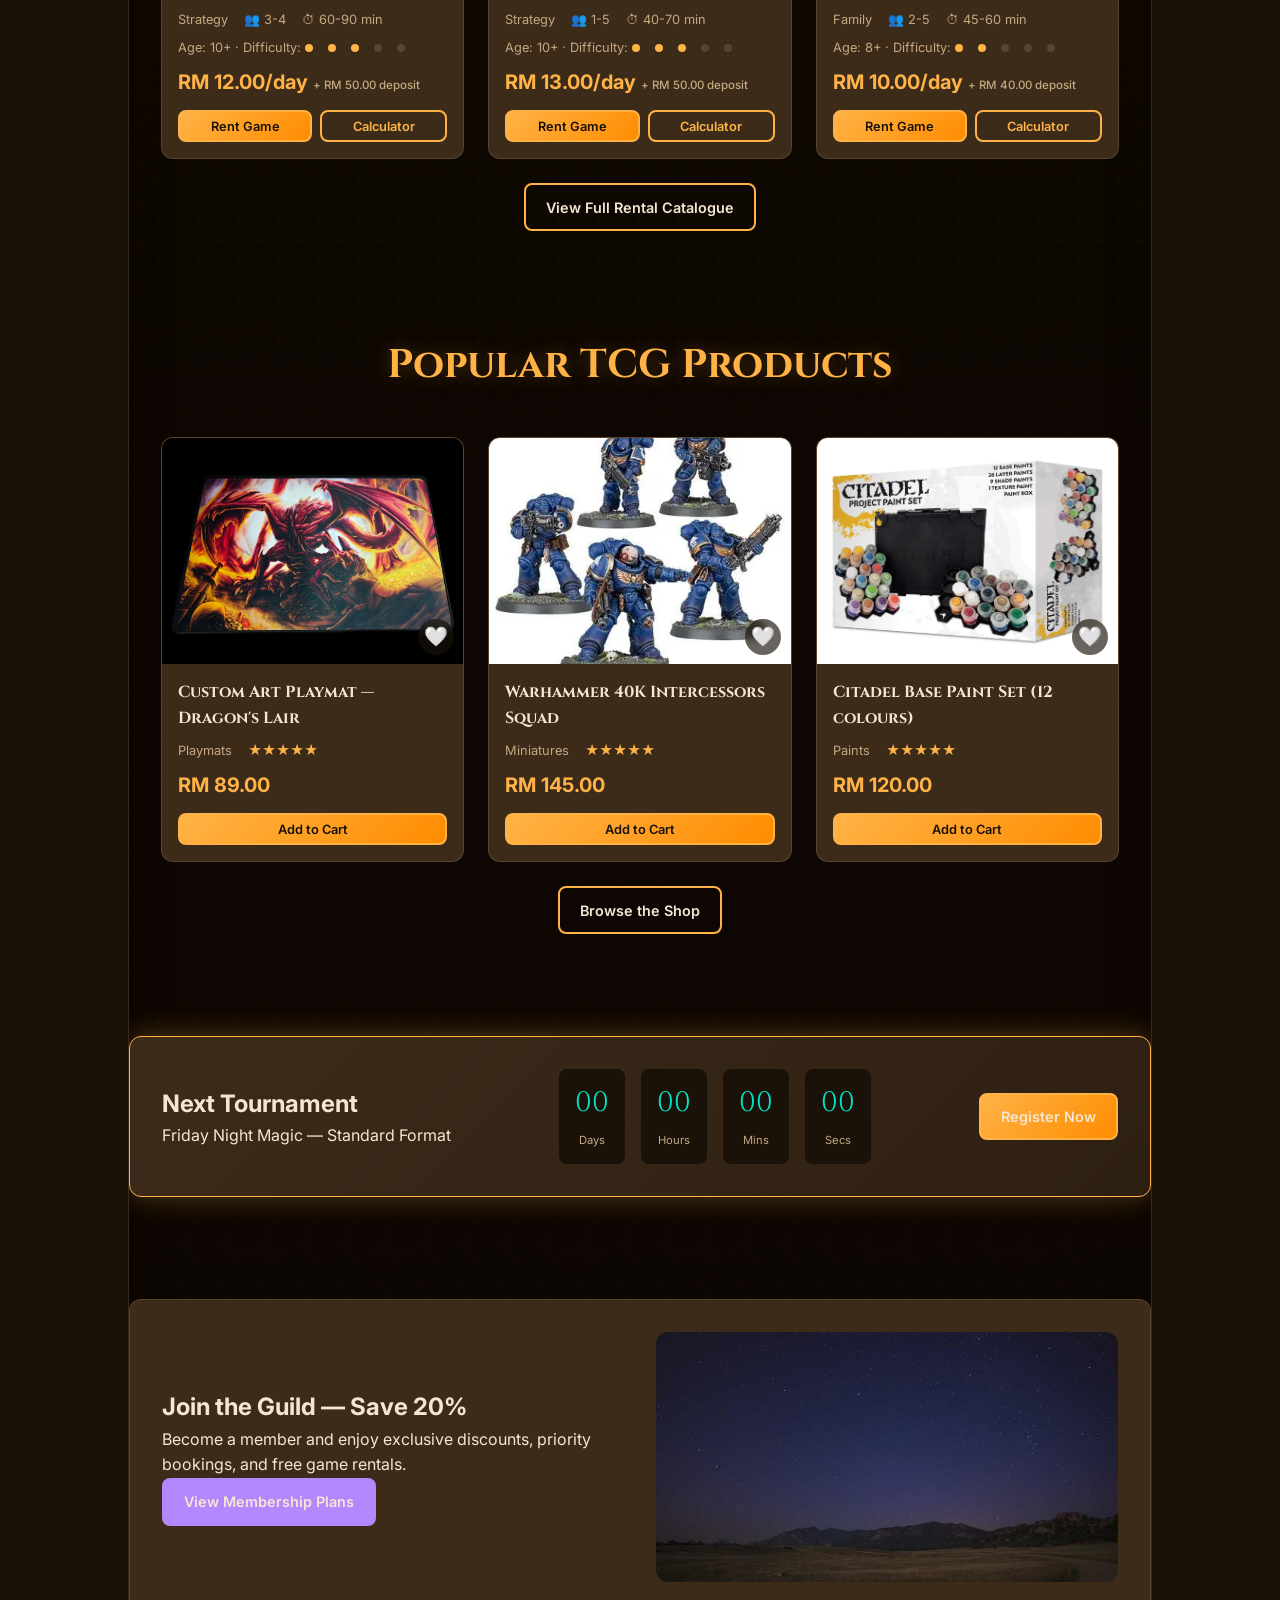
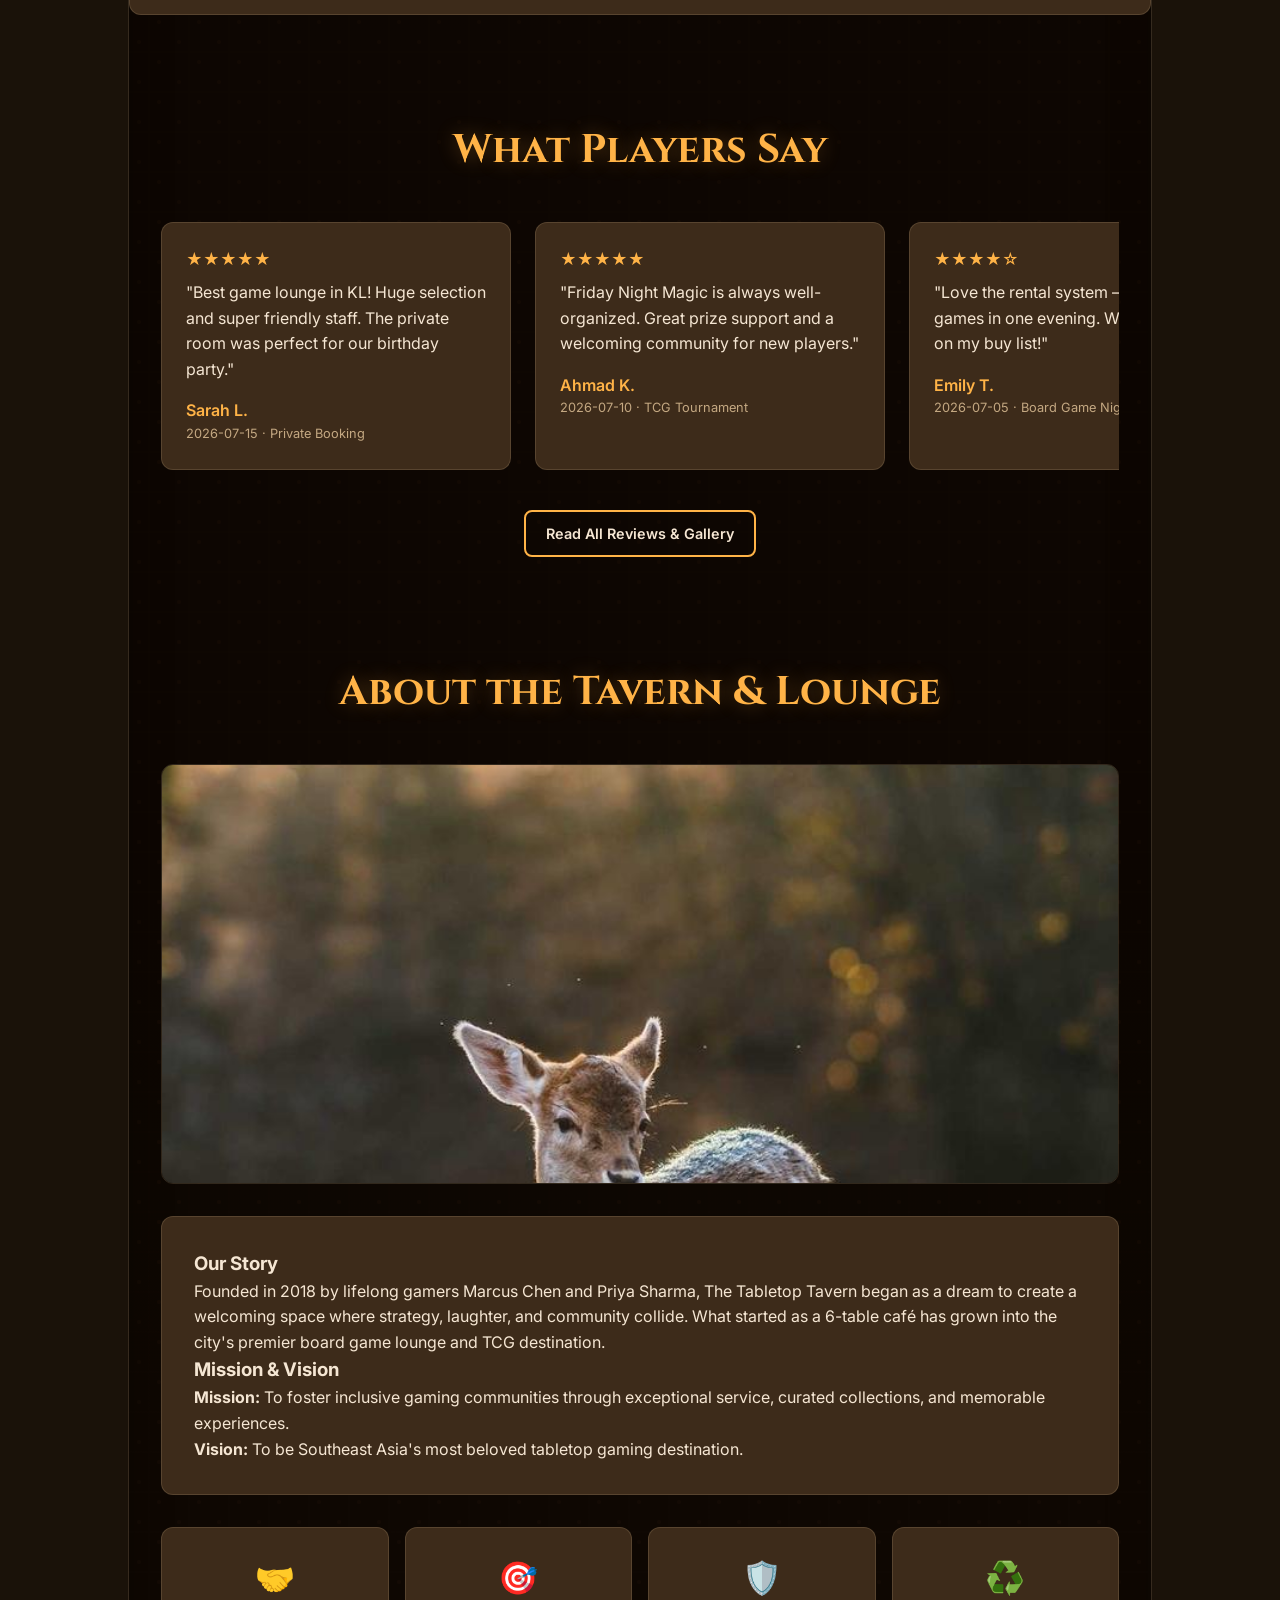
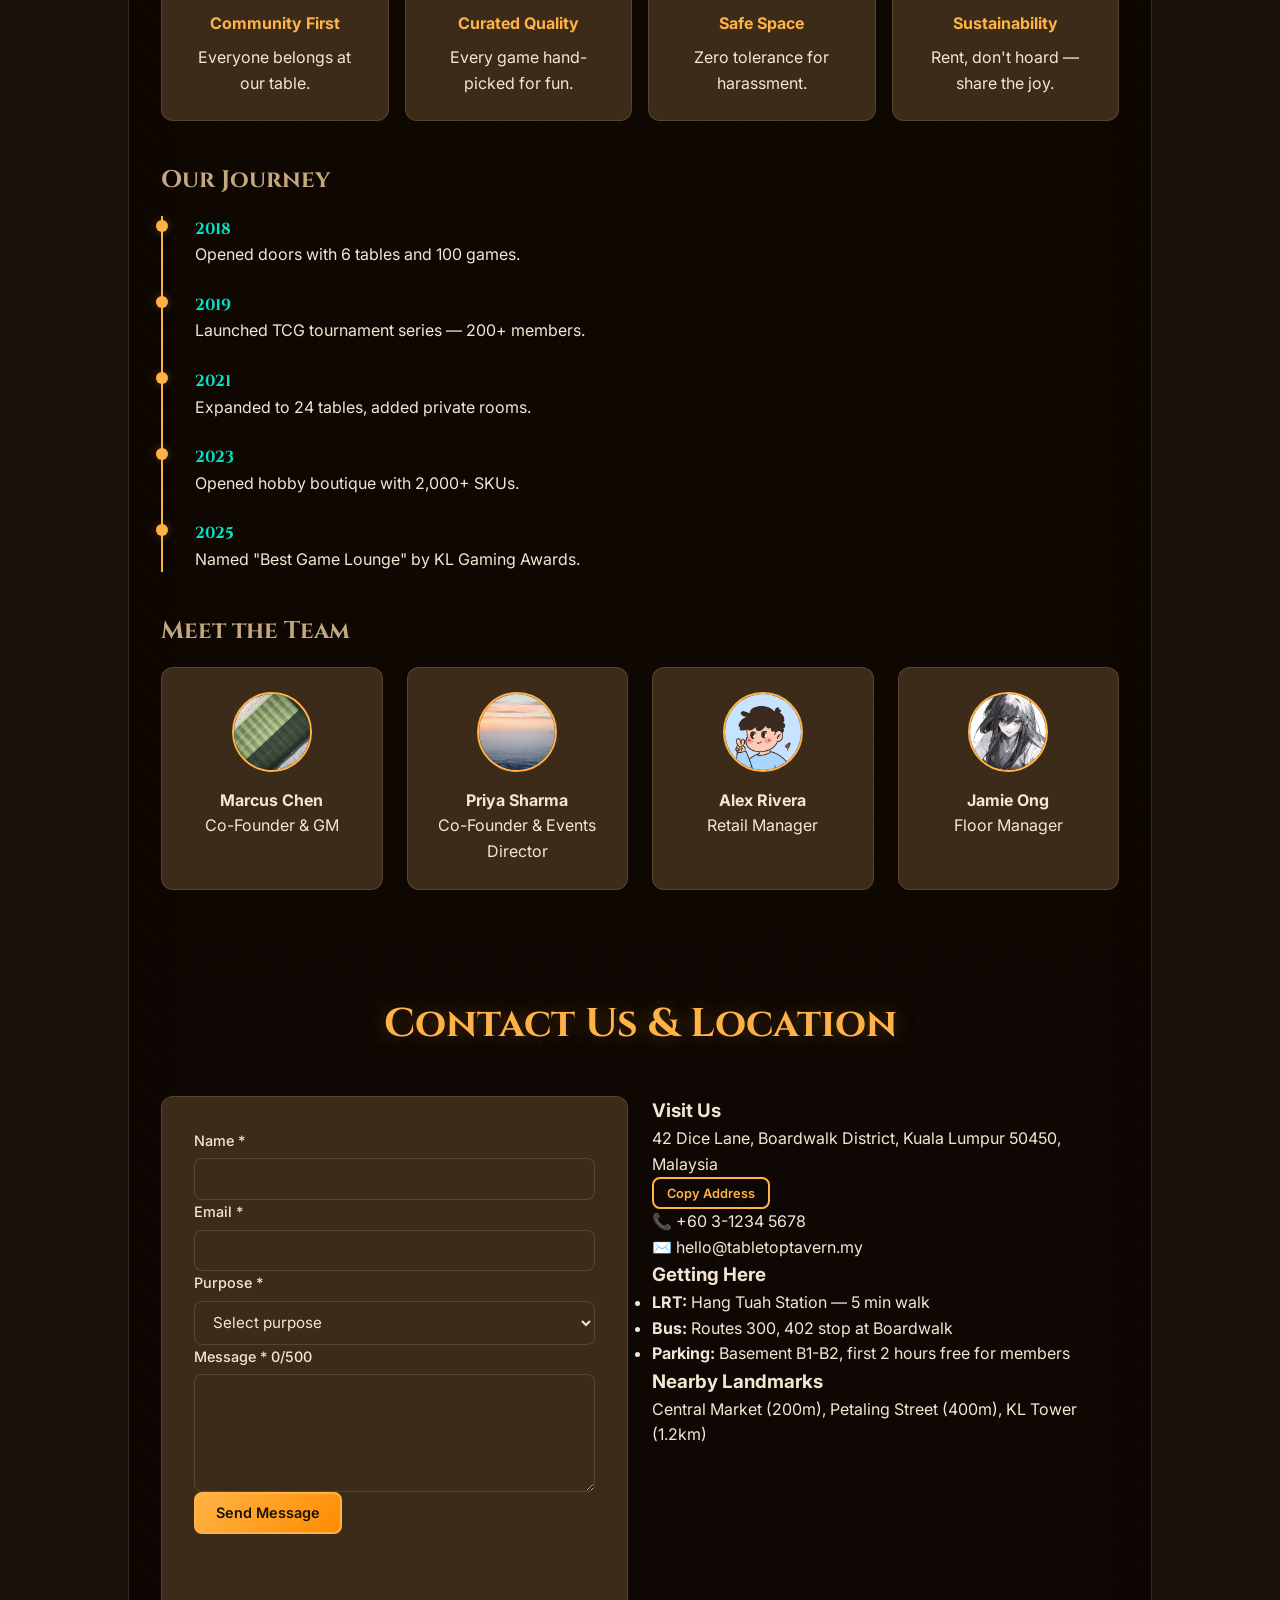
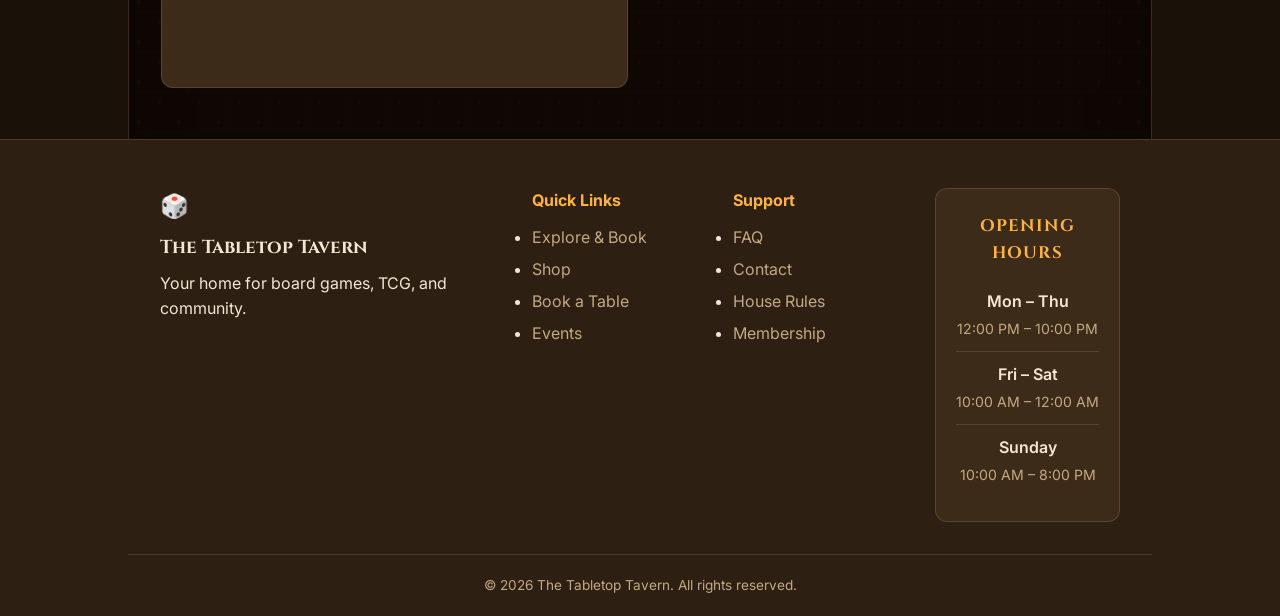
==== commit 01e0bda2: "Add files via upload" ====
--- a/index.html
+++ b/index.html
@@ -17,7 +17,7 @@
       <div class="container header-inner">
         <a href="index.html" class="logo" aria-label="The Tabletop Tavern Home">
           <span class="logo-icon">🎲</span>
-          <span class="logo-text">The Tabletop Tavern</span>
+          <span class="logo-text">The Tabletop<br>Tavern</span>
         </a>
         <button id="nav-toggle" class="nav-toggle" aria-expanded="false" aria-controls="main-nav" aria-label="Toggle navigation">
           <span></span><span></span><span></span>
--- a/styles.css
+++ b/styles.css
@@ -256,38 +256,42 @@
     grid-template-columns: auto minmax(0, 1fr) auto;
     grid-template-areas: "brand nav actions";
     align-items: center;
-    column-gap: 0.4rem;
+    column-gap: 0.5rem;
     height: var(--header-h);
     min-height: var(--header-h);
     padding-block: 0;
   }
   .logo {
     grid-area: brand;
-    max-width: 9.5rem;
-    gap: 0.35rem;
+    max-width: none;
+    width: auto;
+    gap: 0.4rem;
     font-size: 1rem;
+    align-items: center;
     z-index: 2;
   }
-  .logo-icon { font-size: 1.25rem; }
+  .logo-icon { font-size: 1.35rem; align-self: center; }
   .logo-text {
-    font-size: 0.78rem;
-    white-space: nowrap;
+    font-size: 0.72rem;
+    line-height: 1.1;
+    white-space: normal;
   }
   .nav-toggle { display: none !important; }
   .main-nav {
     grid-area: nav;
     min-width: 0;
+    padding-left: 0.rem;
   }
   .main-nav ul {
     flex-wrap: nowrap;
     justify-content: flex-start;
     align-content: center;
-    gap: 0.1rem 0.2rem;
+    gap: 0.15rem 0.28rem;
     padding-block: 0;
   }
   .nav-link {
     font-size: 0.68rem;
-    padding: 0.22rem 0.32rem;
+    padding: 0.22rem 0.3rem;
     line-height: 1.2;
     white-space: nowrap;
   }
@@ -319,10 +323,12 @@
 }
 .logo-icon { font-size: 1.5rem; flex-shrink: 0; }
 .logo-text {
-  line-height: 1.2;
+  line-height: 1.1;
   white-space: normal;
   overflow: visible;
   text-overflow: unset;
+  text-transform: uppercase;
+  display: inline-block;
 }
 
 .main-nav {
@@ -1841,11 +1847,11 @@
 /* Wide screens: more comfortable nav spacing */
 @media (min-width: 1280px) {
   .header-inner { column-gap: 0.65rem; }
-  .logo { max-width: 11.5rem; }
-  .logo-text { font-size: 0.88rem; }
-  .logo-icon { font-size: 1.4rem; }
-  .main-nav ul { gap: 0.15rem 0.35rem; }
-  .nav-link { font-size: 0.78rem; padding: 0.28rem 0.45rem; }
+  .logo-text { font-size: 0.8rem; }
+  .logo-icon { font-size: 1.45rem; }
+  .main-nav { padding-left: 0.25rem; }
+  .main-nav ul { gap: 0.18rem 0.38rem; }
+  .nav-link { font-size: 0.78rem; padding: 0.28rem 0.42rem; }
   .header-actions { gap: 0.35rem; }
   .header-actions .member-badge { font-size: 0.75rem; padding: 0.35rem 0.65rem; }
   .header-actions .btn-icon { padding: 0.5rem 0.75rem; font-size: 1.1rem; }
